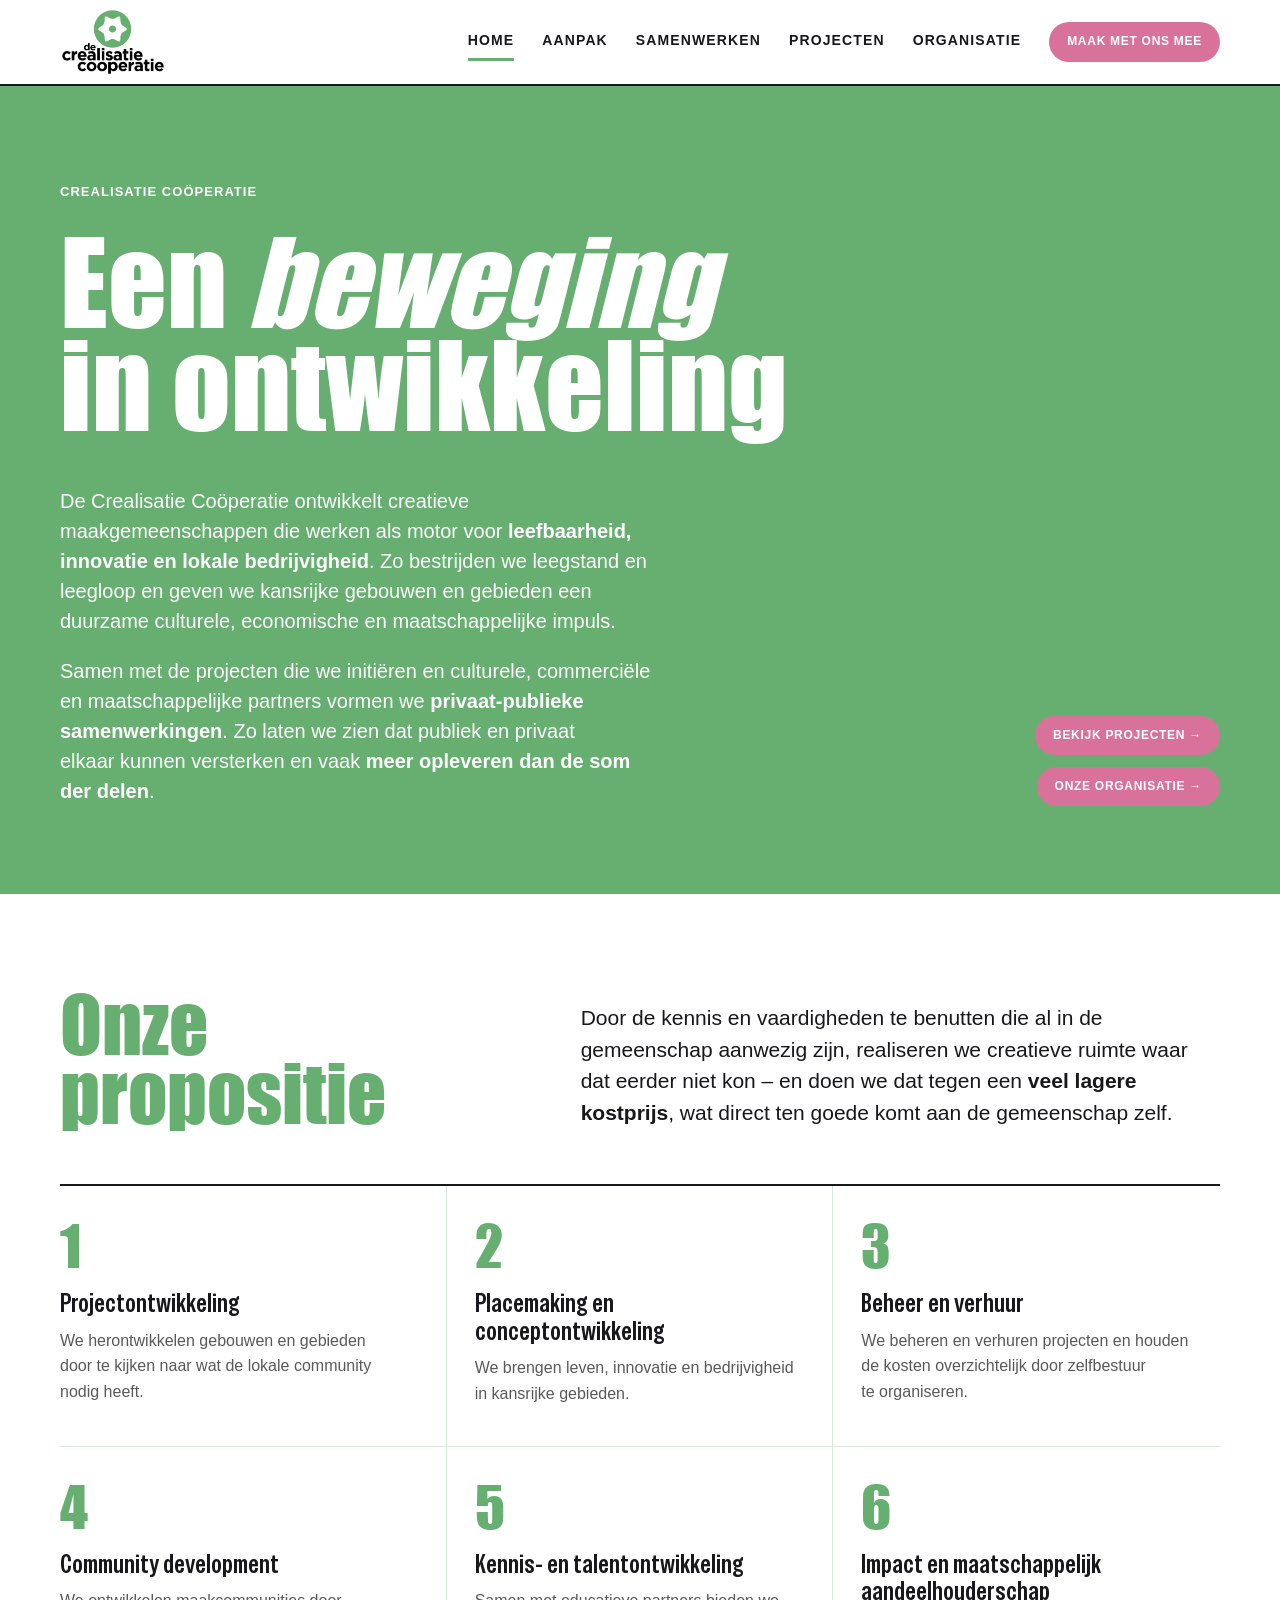
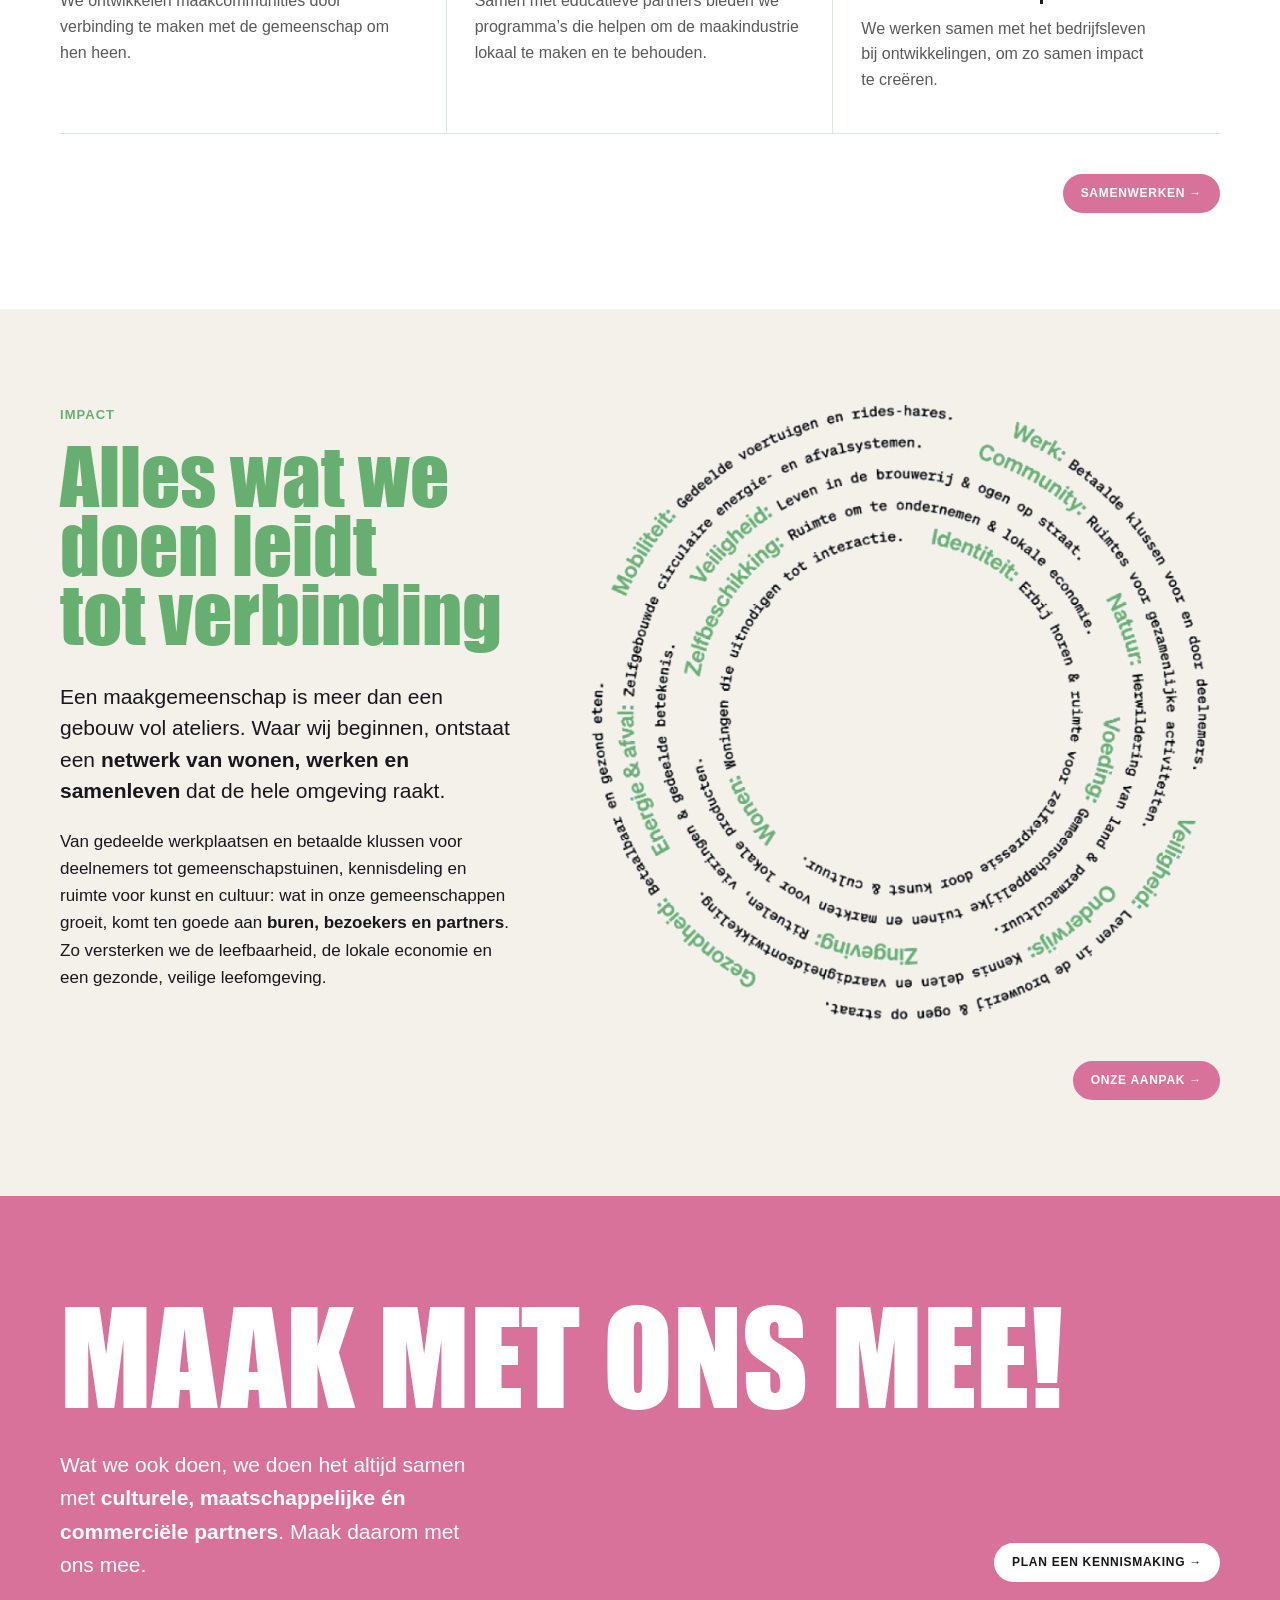
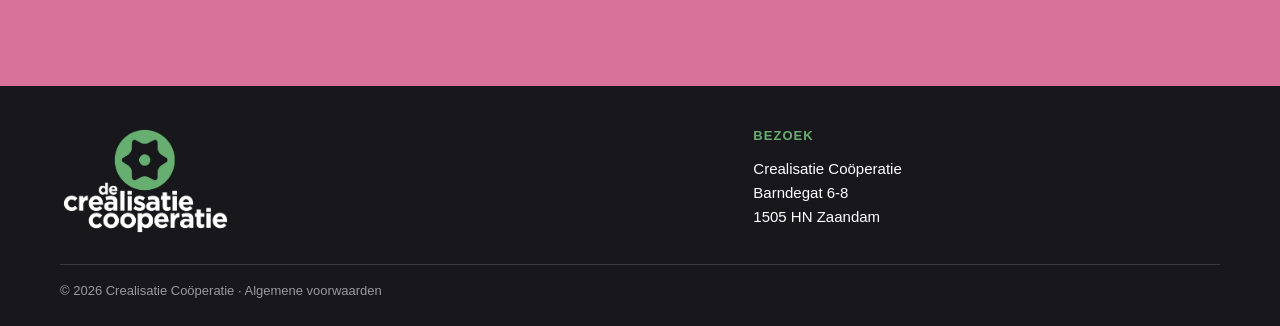
==== index.html @ 0d870e89 "Add files via upload" ====
<!DOCTYPE html>
<html lang="nl">
<head>
<meta charset="utf-8">
<meta name="viewport" content="width=device-width,initial-scale=1">
<title>Crealisatie Coöperatie – Website schets</title>
<link rel="stylesheet" href="_ds/creaco-design-system/styles.css">
<script src="image-slot.js"></script>
<template id="__bundler_thumbnail" data-bg-color="#67AF71"><svg viewBox="0 0 1200 800" xmlns="http://www.w3.org/2000/svg"><rect width="1200" height="800" fill="#67AF71"/><text x="600" y="470" text-anchor="middle" font-family="Impact,sans-serif" font-size="260" fill="#fff">CreaCo</text></svg></template>
<style>
*{box-sizing:border-box}body{margin:0;background:#fff;color:#18171C;font-family:Arial,Arimo,sans-serif;font-size:17px;line-height:1.6}
a{color:#3F804A;text-decoration:none}a:hover{color:#18171C}
.wrap{max-width:1240px;margin:0 auto;padding:0 40px}
.disp{font-family:Impact,sans-serif;font-weight:400;line-height:.9;letter-spacing:0;margin:0;text-wrap:balance}
.sub{font-family:'Special Gothic Condensed One',sans-serif;font-weight:400;font-size:26px;line-height:1.05;margin:0}
.lbl{font-weight:700;font-size:13px;letter-spacing:.08em;text-transform:uppercase}
p{margin:0 0 1em;text-wrap:pretty}
.note{display:inline-block;background:#D9729A;color:#fff;font-size:13px;font-weight:700;padding:3px 10px;border-radius:999px;margin:4px 0}
.x{background:#D9729A;color:#fff;padding:0 6px;border-radius:999px;font-weight:700;font-size:.85em}
.opt{opacity:.55}
.btn{display:inline-flex;align-items:center;gap:8px;font-weight:700;font-size:12px;letter-spacing:.06em;text-transform:uppercase;padding:8px 16px;border-radius:999px;border:2px solid transparent;cursor:pointer;white-space:nowrap;flex-shrink:0;transition:background .15s cubic-bezier(.2,.8,.2,1)}
.btn-pink{background:#D9729A;color:#fff}.btn-pink:hover{background:#B85580;color:#fff}
.btn-out{background:#D9729A;border-color:#D9729A;color:#fff}.btn-out:hover{background:#B85580;border-color:#B85580;color:#fff}
.btn-white{background:#fff;color:#18171C}.btn-white:hover{background:#18171C;color:#fff}
/* header */
header{position:sticky;top:0;z-index:10;background:#fff;border-bottom:2px solid #18171C}
header .wrap{display:flex;align-items:center;justify-content:space-between;gap:24px;height:84px}
header img{height:68px;display:block}
nav{display:flex;gap:28px;align-items:center}
nav a{color:#18171C;font-weight:700;font-size:14px;letter-spacing:.08em;text-transform:uppercase;padding:6px 0;border-bottom:3px solid transparent}
nav a:hover{color:#3F804A}nav a.on{border-color:#67AF71}
.page{display:none}.page.on{display:block}
/* hero */
.hero{background:#67AF71;color:#fff;padding:96px 0 88px}
.hero .disp{font-size:clamp(48px,9vw,140px);max-width:none}
.hero-grid{display:grid;grid-template-columns:minmax(0,1.2fr) minmax(0,1fr);gap:56px;align-items:end;margin-top:48px}
.hero-grid p{font-size:20px;line-height:1.5}
.hero .lbl{color:#fff;opacity:1}
section.blk{padding:96px 0}
.split{display:grid;grid-template-columns:minmax(0,1fr) minmax(0,1.4fr);gap:64px}
.h2{font-size:clamp(48px,6vw,84px);color:#67AF71}
.rule{border-top:1px solid #67AF71;padding-top:14px;margin-bottom:40px;color:#67AF71}
.lead{font-size:21px;line-height:1.5}
/* propositie */
.props{display:grid;grid-template-columns:repeat(3,minmax(0,1fr));gap:0;border-top:2px solid #18171C;margin-top:56px}
.prop{padding:32px 28px 40px 0;border-bottom:1px solid #D6E8D8}
.prop:not(:nth-child(3n)){border-right:1px solid #D6E8D8;margin-right:0}
.prop:nth-child(3n+2),.prop:nth-child(3n){padding-left:28px}
.prop .num{font-family:Impact,sans-serif;font-size:56px;line-height:1;color:#67AF71;display:block;margin-bottom:16px}
.prop .sub{margin-bottom:10px}.prop p{color:#595959;font-size:16px;margin:0}
/* radicaal normaal */
.paper{background:#F4F1EA}
.steps{list-style:none;margin:40px 0 0;padding:0;counter-reset:s}
.steps li{counter-increment:s;display:grid;grid-template-columns:72px 1fr;align-items:baseline;border-top:1px solid #18171C;padding:14px 0;font-family:'Special Gothic Condensed One',sans-serif;font-size:32px;line-height:1.1}
.steps li::before{content:counter(s);font-family:Impact,sans-serif;font-size:40px;color:#67AF71}
.steps li.last{color:#D9729A;border-top:3px solid #D9729A}.steps li.last::before{content:"→";color:#D9729A}
/* projecten cards */
.cards{display:grid;grid-template-columns:repeat(2,minmax(0,1fr));gap:40px;margin-top:48px}
.card{display:block;color:#18171C}
.card .img{aspect-ratio:4/3;position:relative;background:#D6E8D8}
.card .meta{display:flex;justify-content:space-between;align-items:center;gap:16px;border-bottom:2px solid #18171C;padding:16px 0}
.card .sub{font-size:30px}.card .arrow{font-size:28px;color:#67AF71;transition:transform .15s}
.card:hover .arrow{transform:translateX(6px)}.card:hover{color:#18171C}
/* cta */
.cta{background:#D9729A;color:#fff;padding:104px 0}
.cta .disp{font-size:clamp(64px,10vw,140px);text-transform:uppercase}
.cta-row{display:flex;justify-content:space-between;align-items:end;gap:40px;flex-wrap:wrap;margin-top:32px}
.cta p{font-size:21px;max-width:36ch;margin:0}
.cta-row img{height:110px}
/* footer */
footer{background:#18171C;color:#fff;padding:40px 0 24px;font-size:15px}
footer .grid{display:grid;grid-template-columns:minmax(0,1.4fr) minmax(0,1fr);gap:40px}
footer img{height:110px;width:auto;max-width:100%;display:block}footer a{color:#fff}footer a:hover{color:#67AF71}
footer .lbl{color:#67AF71;display:block;margin-bottom:10px}
footer .small{margin-top:28px;padding-top:16px;border-top:1px solid #3a3940;color:#9a99a0;font-size:13px}
/* page header */
.phead{padding:88px 0 0}.phead+section.blk{padding-top:48px}.phead+.wrap>.proj:first-child{padding-top:48px}
.phead .disp{font-size:clamp(72px,11vw,160px);color:#67AF71}
.crumb{display:flex;align-items:center;gap:10px;margin-bottom:28px;font-size:14px;color:#595959}
.crumb::before{content:"";width:10px;height:10px;border-radius:50%;background:#67AF71}
/* project detail */
.proj{display:grid;grid-template-columns:minmax(0,1fr) minmax(0,1fr);gap:64px;padding:88px 0;border-bottom:1px solid #D6E8D8;align-items:start}
.proj:nth-child(even) .pimg{order:2}
.pimg{aspect-ratio:4/5;position:relative;position:sticky;top:120px}
.proj .disp{font-size:clamp(44px,5vw,72px);color:#67AF71;margin:16px 0 28px}
.facts{display:flex;gap:10px;flex-wrap:wrap;margin-bottom:28px}
.facts span{border:2px solid #18171C;border-radius:999px;padding:4px 14px;font-weight:700;font-size:13px;letter-spacing:.06em;text-transform:uppercase}
.proj p{color:#3a3940}
/* org */
.flow{margin-top:56px;display:grid;gap:0}
.flow-top{display:grid;grid-template-columns:repeat(4,minmax(0,1fr));gap:16px}
.ent{border:2px solid #18171C;padding:22px 20px 24px;background:#fff}
.ent .sub{font-size:24px;margin-bottom:8px}.ent p{font-size:15px;color:#595959;margin:0}
.io{font-family:Arial,sans-serif;font-size:11px;font-weight:700;letter-spacing:.08em;text-transform:uppercase;background:#F4F1EA;padding:2px 8px;border-radius:999px;vertical-align:middle;margin-left:4px}
.conn{height:48px;display:grid;grid-template-columns:repeat(4,1fr);position:relative}
.conn span{border-right:2px dashed #18171C;width:50%}
.conn.one{grid-template-columns:1fr}.conn.one span{width:50%}
.ent.mid{background:#67AF71;border-color:#67AF71;color:#fff;display:grid;grid-template-columns:minmax(0,1fr) minmax(0,1.3fr);gap:32px;align-items:center;padding:32px}
.ent.mid .sub{font-size:36px}.ent.mid p{color:#fff;font-size:16px}
.ent.deep{background:#3F804A;border-color:#3F804A;color:#fff;padding:32px}
.ent.deep p{color:#fff;font-size:16px}
.mg{display:grid;grid-template-columns:repeat(2,minmax(0,1fr));gap:12px;margin-top:24px}
.mg div{border:2px dashed #fff;padding:14px 16px;font-family:'Special Gothic Condensed One',sans-serif;font-size:22px}
.team{display:grid;grid-template-columns:repeat(4,minmax(0,1fr));gap:40px 28px;margin-top:48px}
.person .ph{aspect-ratio:1;position:relative;margin-bottom:16px;background:#D6E8D8}
.person .sub{font-size:26px}.person .role{color:#67AF71;margin:4px 0 10px;display:block}
.person p{font-size:15px;color:#595959}
.grp{margin-top:72px}

/* varianten */
.vbar{display:flex;align-items:center;gap:8px;justify-content:flex-end;margin:-56px 0 24px}
.vbar .lbl{color:#D9729A}
.vbar button{font:700 12px Arial,sans-serif;letter-spacing:.08em;text-transform:uppercase;border:2px solid #D9729A;color:#D9729A;background:#fff;border-radius:999px;padding:4px 12px;cursor:pointer}
.vbar button.on{background:#D9729A;color:#fff}
.vr{display:none}.vr.on{display:block}
.cols{display:grid;gap:0;border-top:2px solid #18171C;margin-top:48px}
.cols>div{padding:28px 24px 32px 0}
.cols>div+div{padding-left:24px;border-left:1px solid #D6E8D8}
.cols .num{font-family:Impact,sans-serif;font-size:48px;line-height:1;color:#67AF71;display:block;margin-bottom:14px}
.cols .sub{margin-bottom:10px}.cols p,.cols li{color:#595959;font-size:16px}
.cols p,.cols li,.cols .sub{hyphens:auto;overflow-wrap:anywhere}
@media (max-width:1100px){.cols[style*="repeat(6"],.cols[style*="repeat(5"]{grid-template-columns:repeat(3,minmax(0,1fr))!important}.cols[style*="repeat(6"]>div:nth-child(3n+1),.cols[style*="repeat(5"]>div:nth-child(3n+1){padding-left:0;border-left:0}.cols[style*="repeat(6"]>div:nth-child(n+4),.cols[style*="repeat(5"]>div:nth-child(n+4){border-top:1px solid #D6E8D8}.fields{grid-template-columns:repeat(3,minmax(0,1fr))!important}}
.cols ul{margin:0;padding:0;list-style:none}.cols li{padding:6px 0;border-top:1px solid #D6E8D8;line-height:1.4}
.rows{margin-top:48px}
.rows>div{display:grid;grid-template-columns:72px minmax(0,1fr) minmax(0,1.5fr);gap:24px;align-items:baseline;border-top:1px solid #18171C;padding:22px 0}
.rows .num{font-family:Impact,sans-serif;font-size:40px;line-height:1;color:#67AF71}
.rows p{margin:0;color:#3a3940}
.pill{display:inline-block;border:2px solid #18171C;border-radius:999px;padding:3px 12px;font-weight:700;font-size:12px;letter-spacing:.06em;text-transform:uppercase;margin-top:12px}
.fields{display:grid;grid-template-columns:repeat(6,minmax(0,1fr));margin-top:48px}
.fields>div{padding:28px 20px 32px;min-height:260px;display:flex;flex-direction:column;gap:10px}
.fields .num{font-family:Impact,sans-serif;font-size:56px;line-height:1}
.fields p{margin:0;font-size:15px;line-height:1.45}
.fields p,.fields .sub{hyphens:auto;overflow-wrap:anywhere}
.box{border:2px solid #18171C;padding:28px 24px 32px;background:#fff}
.box .sub{margin-bottom:14px}.box .sub+.lbl{margin-top:0}.box .lbl{color:#67AF71;display:block;margin:16px 0 4px}.box p{margin:0;font-size:16px;color:#3a3940}
#sec-6 .box .lbl,#sec-6 .box p{color:inherit}
.tbl{width:100%;border-collapse:collapse;margin-top:48px;font-size:16px}
.tbl th{text-align:left;color:#67AF71;font-size:13px;letter-spacing:.08em;text-transform:uppercase;padding:0 20px 12px 0;border-bottom:2px solid #18171C}
.tbl td{vertical-align:top;padding:22px 20px 22px 0;border-bottom:1px solid #D6E8D8;color:#3a3940}
.tbl td:first-child{font-family:'Special Gothic Condensed One',sans-serif;font-size:26px;line-height:1.05;color:#18171C;width:24%}
.chart{display:grid;grid-template-columns:repeat(3,minmax(0,1fr));gap:24px;height:300px;border-left:2px solid #18171C;border-bottom:2px solid #18171C;padding:0 24px;align-items:end;position:relative}
.chart .bar{display:flex;flex-direction:column;height:100%}
.chart .bar div{display:flex;align-items:center;justify-content:center;text-align:center;font-weight:700;font-size:12px;letter-spacing:.08em;text-transform:uppercase;padding:6px}
.big-slogan{font-family:Impact,sans-serif;font-size:clamp(72px,10vw,150px);line-height:.98;margin:0}
@media (max-width:900px){.cols{grid-template-columns:1fr!important}.cols>div+div{padding-left:0;border-left:0;border-top:1px solid #D6E8D8}.rows>div{grid-template-columns:48px 1fr}.rows>div>p{grid-column:2}.fields{grid-template-columns:1fr 1fr}.vbar{margin-top:0}.tbl td:first-child{width:auto}}
@media (max-width:1100px){nav .btn{display:none}.team{grid-template-columns:repeat(2,minmax(0,1fr))}}
@media (max-width:900px){.wrap{padding:0 22px}.hero-grid,.split,.proj,.ent.mid{grid-template-columns:1fr;gap:28px}.props{grid-template-columns:1fr}.prop{border-right:0!important;padding-left:0!important}.cards{grid-template-columns:1fr}.flow-top,.mg{grid-template-columns:1fr 1fr}.conn{display:none}.flow{gap:16px}.team{grid-template-columns:1fr 1fr}.proj:nth-child(even) .pimg{order:0}.pimg{position:relative;top:0}nav{gap:16px}nav .btn{display:none}footer .grid{grid-template-columns:1fr}}
</style>
</head>
<body>
<header><div class="wrap">
<a href="#home" data-go="home"><img src="assets/logo-stacked-green-black.png" alt="Crealisatie Coöperatie"></a>
<nav><a href="#home" data-go="home">Home</a><a href="#aanpak" data-go="aanpak">Aanpak</a><a href="#samenwerken" data-go="samenwerken">Samenwerken</a><a href="#projecten" data-go="projecten">Projecten</a><a href="#organisatie" data-go="organisatie">Organisatie</a><a class="btn btn-pink" href="#kennismaken" data-go="home" data-anchor="kennismaken">Maak met ons mee</a></nav>
</div></header>

<main>
<!-- HOME -->
<div class="page" id="p-home" data-screen-label="01 Home">
<section class="hero"><div class="wrap">
<div class="lbl" style="margin-bottom:28px">Crealisatie Coöperatie</div>
<h1 class="disp"><span style="white-space:nowrap">Een <em>beweging</em></span><br><span style="white-space:nowrap">in ontwikkeling</span></h1>
<div class="hero-grid">
<div><p>De Crealisatie Coöperatie ontwikkelt creatieve maakgemeenschappen die werken als motor voor <strong>leefbaarheid, innovatie en lokale bedrijvigheid</strong>. Zo bestrijden we leegstand en leegloop en geven we kansrijke gebouwen en gebieden een duurzame culturele, economische en maatschappelijke impuls.</p>
<p style="margin:0">Samen met de projecten die we initiëren en culturele, commerciële en maatschappelijke partners vormen we <strong>privaat-publieke samenwerkingen</strong>. Zo laten we zien dat publiek en privaat elkaar kunnen versterken en vaak <strong>meer opleveren dan de som der delen</strong>.</p></div>
<div style="display:flex;flex-direction:column;align-items:flex-end;gap:12px"><a class="btn btn-pink" href="#projecten" data-go="projecten">Bekijk projecten →</a><a class="btn btn-pink" href="#organisatie" data-go="organisatie">Onze organisatie →</a></div>
</div>
</div></section>



<section class="blk"><div class="wrap">
<div class="split" style="align-items:end">
<h2 class="disp h2">Onze propositie</h2>
<p class="lead" style="margin:0">Door de kennis en vaardigheden te benutten die al in de gemeenschap aanwezig zijn, realiseren we creatieve ruimte waar dat eerder niet kon – en doen we dat tegen een <strong>veel lagere kostprijs</strong>, wat direct ten goede komt aan de gemeenschap zelf.</p>
</div>
<div class="props">
<div class="prop"><span class="num">1</span><h3 class="sub">Projectontwikkeling</h3><p>We herontwikkelen gebouwen en gebieden door te kijken naar wat de lokale community nodig heeft.</p></div>
<div class="prop"><span class="num">2</span><h3 class="sub">Placemaking en conceptontwikkeling</h3><p>We brengen leven, innovatie en bedrijvigheid in kansrijke gebieden.</p></div>
<div class="prop"><span class="num">3</span><h3 class="sub">Beheer en verhuur</h3><p>We beheren en verhuren projecten en houden de kosten overzichtelijk door zelfbestuur te organiseren.</p></div>
<div class="prop"><span class="num">4</span><h3 class="sub">Community development</h3><p>We ontwikkelen maakcommunities door verbinding te maken met de gemeenschap om hen heen.</p></div>
<div class="prop"><span class="num">5</span><h3 class="sub">Kennis- en talentontwikkeling</h3><p>Samen met educatieve partners bieden we programma’s die helpen om de maakindustrie lokaal te maken en te behouden.</p></div>
<div class="prop"><span class="num">6</span><h3 class="sub">Impact en maatschappelijk aandeelhouderschap</h3><p>We werken samen met het bedrijfsleven bij ontwikkelingen, om zo samen impact te creëren.</p></div>
</div>

<div style="display:flex;justify-content:flex-end;margin-top:40px"><a class="btn btn-out" href="#samenwerken" data-go="samenwerken">Samenwerken →</a></div>
</div></section>

<section class="blk paper"><div class="wrap">
<div class="split" style="align-items:start;margin-top:0">
<div>
<div class="lbl" style="color:#67AF71;margin-bottom:16px">Impact</div><h2 class="disp h2">Alles wat we doen leidt tot verbinding</h2>
<p class="lead" style="margin-top:32px">Een maakgemeenschap is meer dan een gebouw vol ateliers. Waar wij beginnen, ontstaat een <strong>netwerk van wonen, werken en samenleven</strong> dat de hele omgeving raakt.</p>
<p>Van gedeelde werkplaatsen en betaalde klussen voor deelnemers tot gemeenschapstuinen, kennisdeling en ruimte voor kunst en cultuur: wat in onze gemeenschappen groeit, komt ten goede aan <strong>buren, bezoekers en partners</strong>. Zo versterken we de leefbaarheid, de lokale economie en een gezonde, veilige leefomgeving.</p>
</div>
<img src="assets/alles-draait-om-samen-paper.png" alt="Alles draait om samen: mobiliteit, veiligheid, zelfbeschikking, identiteit, werk, community, natuur, voeding, onderwijs, zingeving, wonen, energie &amp; afval, gezondheid" style="width:100%;max-width:620px;height:auto;display:block;margin:0 auto">
</div>

<div style="display:flex;justify-content:flex-end;margin-top:40px"><a class="btn btn-out" href="#aanpak" data-go="aanpak">Onze aanpak →</a></div>
</div></section>




</div>

<!-- AANPAK -->
<div class="page" id="p-aanpak" data-screen-label="02 Aanpak">
<section class="phead"><div class="wrap">
<div class="crumb">Crealisatie Coöperatie – Aanpak</div>
<p class="lead" style="max-width:760px;margin:0">We zijn een beweging die <strong>ontwikkelt, programmeert én beheert</strong>. Hoe we dat doen, toetsen we steeds aan een paar vaste uitgangspunten.</p>
</div></section>

<section class="blk" id="sec-1" style="padding-bottom:48px"><div class="wrap">
<div style="display:grid;grid-template-columns:repeat(auto-fit,minmax(320px,1fr));gap:40px;align-items:center">
<h2 class="disp h2" style="max-width:16ch">We geloven in de kracht van gemeenschappen om zichzelf creatief te organiseren</h2>
<img src="assets/spiraal-werkwijze.png" alt="Spiraal: 1 verwerven en gereedmaken gebouw en gebied, 2 installeren pioniers en kweken cultuur, 3 cureren vanuit behoefte deelnemers, 4 stap voor stap overdragen bestuur, 5 betrekken buren en regionale organisaties" style="width:100%;max-width:520px;height:auto;display:block;justify-self:end;margin-top:-20px">
</div>
<div>
<div class="cols" style="grid-template-columns:repeat(3,minmax(0,1fr))">
<div><span class="pill" style="margin:0 0 18px">Waarom</span><p style="font-size:18px;color:#18171C">Verstedelijking en polarisatie zetten lokale gemeenschappen onder druk. Daardoor nemen <strong>sociale samenhang, leefbaarheid en gelijke kansen</strong> af.</p></div>
<div><span class="pill" style="margin:0 0 18px">Hoe</span><p style="font-size:18px;color:#18171C">Wanneer mensen de ruimte krijgen om samen te maken, versterken ze hun omgeving <strong>sociaal, economisch en cultureel</strong>. Daar bouwen we op.</p></div>
<div><span class="pill" style="margin:0 0 18px">Wat</span><p style="font-size:18px;color:#18171C">We bouwen maakgemeenschappen die werken als motor voor de wijk, en stellen het vastgoed <strong>duurzaam veilig voor de makers</strong>.</p></div>
</div></div>

<div class="ent mid" style="margin-top:56px"><h3 class="sub">We maken Cultureel Maatschappelijk Vastgoed</h3><p style="margin:0">Waar de winst van gebiedsontwikkeling meestal bij private partijen verdwijnt, houden wij die bij de creatieve gemeenschap. We <strong>onttrekken vastgoed aan de markt</strong> en zetten het onderpand in als motor voor nieuwe plekken. Dat noemen we Cultureel Maatschappelijk Vastgoed.</p></div>
<div style="display:flex;justify-content:flex-end;margin-top:20px"><a class="btn btn-out" href="#inzicht" data-go="inzicht">Lees ons sleutelinzicht: waarde volgt creativiteit →</a></div>
</div></section>

<section class="blk paper"><div class="wrap split">
<div>
<h2 class="disp h2">Radicaal normaal</h2>
<p class="lead" style="margin-top:32px">Wat we doen is radicaal normaal. We maken namelijk <strong>wat lokale communities nodig hebben</strong>. Om te snappen wat dat is, hebben we het ons eigen gemaakt om heel goed te luisteren.</p>
<p class="opt" style="font-size:15px">Wanneer mensen de ruimte krijgen om samen te creëren, kunnen zij hun omgeving sociaal, economisch en cultureel versterken. We werken vanuit het principe van zelfbestuur en gedeeld eigendom, wat zorgt voor betrokkenheid en veerkracht binnen onze gemeenschappen. Onze community bestaat uit onze deelnemers, maar net zo goed uit buren, bezoekers, partners en leveranciers.</p>
</div>
<div>
<div class="lbl" style="margin-top:6px">Ons proces is eenvoudig</div>
<ol class="steps">
<li>We verwerven een fysieke plek.</li>
<li>We installeren pioniers.</li>
<li>We verlagen drempels.</li>
<li>We zorgen voor veiligheid.</li>
<li>We verbinden.</li>
<li>We geven eigenaarschap.</li>
<li>We laten steeds meer los en dragen over.</li>
<li class="last">En dan beginnen we weer opnieuw.</li>
</ol>
</div>
</div></section>





<section class="blk" id="sec-3"><div class="wrap">
<div><h2 class="disp h2">Negen designprincipes</h2><p style="margin:24px 0 0;font-size:17px">Deze leggen we naast <strong>elke ontwikkeling, propositie en samenwerking</strong>.</p></div>
<div><div class="props">
<div class="prop"><span class="num">1</span><h3 class="sub">Houd de waarde bij de makers</h3><p>Wat makers aan waarde opbouwen, verdwijnt niet in de zakken van anderen. We halen vastgoed blijvend uit de markt.</p></div>
<div class="prop"><span class="num">2</span><h3 class="sub">Ontwikkel samen</h3><p>Een evenwichtige mix van publieke, private en maatschappelijke partners, in plaats van een klant-leveranciersrelatie.</p></div>
<div class="prop"><span class="num">3</span><h3 class="sub">Werk integraal</h3><p>Ontwerp, financiering, ontwikkeling, programmering en beheer vormen één doorlopend proces.</p></div>
<div class="prop"><span class="num">4</span><h3 class="sub">Maak huurders mede-eigenaar</h3><p>Eerst gevoeld, dan georganiseerd via een gebruikersraad, en uiteindelijk ook financieel via ledenkapitaal.</p></div>
<div class="prop"><span class="num">5</span><h3 class="sub">Verbind de wijk via makers</h3><p>Onze plekken zijn open naar de buurt en dragen direct bij aan leefbaarheid, ontmoeting en talentontwikkeling.</p></div>
<div class="prop"><span class="num">6</span><h3 class="sub">Houd het rauw, maar lekker</h3><p>Het rafelige maakkarakter blijft. Tegelijk zijn onze plekken schoon, heel en veilig, en zoveel mogelijk casco.</p></div>
<div class="prop"><span class="num">7</span><h3 class="sub">Bouw met wat er is</h3><p>Bestaande loodsen, hergebruikte materialen en modulaire, verplaatsbare units.</p></div>
<div class="prop"><span class="num">8</span><h3 class="sub">Spreid de risico’s</h3><p>Nooit afhankelijk van één financieringsbron, één partner of één politieke kleur. We groeien gefaseerd.</p></div>
<div class="prop"><span class="num">9</span><h3 class="sub">Deel kennis</h3><p>We delen onze blauwdrukken open, in Nederland en in het netwerk van Trans Europe Halles.</p></div>
</div></div>

</div></section>
<section class="blk paper" id="sec-4"><div class="wrap">
<div class="split" style="align-items:end"><h2 class="disp h2">Van ontwerp tot eigendom</h2><p class="lead" style="margin:0">Eén geïntegreerde aanpak, waarmee we Cultureel Maatschappelijk Vastgoed <strong>blijvend veilig stellen voor makers</strong>.</p></div>
<div><div class="cols" style="grid-template-columns:repeat(6,minmax(0,1fr))">
<div><span class="num">1</span><h3 class="sub">Ontwerpen</h3><ul><li>Opdracht aanscherpen</li><li>Bewoners en belanghebbenden betrekken</li><li>Doelen en resultaten bepalen</li></ul></div>
<div><span class="num">2</span><h3 class="sub">Financieren</h3><ul><li>Intentieverklaringen</li><li>Conceptplan opstellen</li><li>Investeerders betrekken en deals sluiten</li></ul></div>
<div><span class="num">3</span><h3 class="sub">Placemaken</h3><ul><li>Plek veilig, schoon en toegankelijk maken</li><li>Pioniers en buren betrekken</li><li>Programma ontwikkelen</li></ul></div>
<div><span class="num">4</span><h3 class="sub">Ontwikkelen</h3><ul><li>Team en afspraken</li><li>Ontwerp vastleggen</li><li>Vergunningen en bouwen</li></ul></div>
<div><span class="num">5</span><h3 class="sub">Beheren</h3><ul><li>Ruimtes verhuren</li><li>Gemeenschapszin bevorderen</li><li>Verfijnen</li></ul></div>
<div style="border-top:3px solid #D9729A;margin-top:-2px"><span class="num" style="color:#D9729A">→</span><h3 class="sub" style="color:#D9729A">Eigendom overdragen</h3><ul><li>Transitie bepalen</li><li>Non-profit oprichten</li><li>Exploitatie en eigendom overdragen</li></ul></div>
</div></div>

</div></section>


</div>

<!-- SLEUTELINZICHT (niet in navigatie) -->
<div class="page" id="p-inzicht" data-screen-label="02b Sleutelinzicht">
<section class="phead" style="padding-bottom:0"><div class="wrap">
<div class="crumb">Crealisatie Coöperatie – Aanpak – Sleutelinzicht</div>
<a href="#aanpak" data-go="aanpak" class="lbl">← Terug naar aanpak</a>
</div></section>
<section class="blk" id="sec-2"><div class="wrap">

<div>
<div class="split">
<div><h2 class="disp h2" style="font-size:clamp(64px,8vw,120px)">Welvaart volgt de makers</h2>
<ol class="steps" style="margin-top:48px"><li style="font-size:24px">Jaren ’20: platteland → stad</li><li style="font-size:24px">Jaren ’80: randstad → binnenstad</li><li class="last" style="font-size:24px">Jaren ’10: binnenstad → rafelrand</li></ol>
<div style="display:grid;grid-template-columns:repeat(2,minmax(0,1fr));gap:20px;margin-top:56px;max-width:440px">
<figure style="margin:0"><img src="assets/boek-rise-creative-class.webp" alt="Cover The Rise of the Creative Class, Richard Florida" style="width:100%;aspect-ratio:782/1200;object-fit:cover;display:block"><figcaption class="lbl" style="font-size:11px;margin-top:10px;color:#595959">Richard Florida, 2002</figcaption></figure>
<figure style="margin:0"><img src="assets/boek-road-to-somewhere.jpg" alt="Cover The Road to Somewhere, David Goodhart" style="width:100%;aspect-ratio:782/1200;object-fit:cover;display:block"><figcaption class="lbl" style="font-size:11px;margin-top:10px;color:#595959">David Goodhart, 2017</figcaption></figure>
</div></div>
<div><p>In <em>The Rise of the Creative Class</em> beschrijft Richard Florida de creatieve klasse: iedereen die waarde creëert met <strong>probleemoplossing, innovatie, verbeeldingskracht en vakmanschap</strong>. Die klasse zoekt altijd ruimte om zich te manifesteren, en welvaart volgt haar naar de gebieden waar de ontwikkelkansen het grootst zijn.</p>
<p>Vastgoedprofessionals wereldwijd omarmden dat inzicht. Het resultaat: <strong>gentrificatie en een groeiende kloof tussen rijk en arm</strong>. Grote steden werden het slachtoffer van hun eigen succes en te duur voor de middenklasse en de werkende bevolking. Niet best dus. Maar het feit blijft: <strong>waarde volgt creativiteit</strong>.</p>
<p>In <em>The Road to Somewhere</em> trekt David Goodhart die lijn door naar polarisatie. Hij onderscheidt de <strong>Anywheres</strong>: hoogopgeleid, mobiel en overal thuis. En de <strong>Somewheres</strong>: geworteld in een plek en gemeenschap, met oog voor lokale tradities en veiligheid. De kloof tussen die twee groepen zien we terug in de Brexit en de opkomst van het populisme. Tegelijk zien we lokaal hoe Anywheres en Somewheres hun best doen om samen te leven.</p>
<div class="lbl" style="color:#67AF71;margin:40px 0 16px">Ons inzicht</div><p>De veranderkracht van de creatieve klasse is nog altijd sterk. Je kunt haar gebruiken om <strong>Anywheres en Somewheres met elkaar te verbinden</strong>.</p>
<p>De sleutelrol ligt bij de makers. Ze combineren artistieke en intellectuele kracht met praktisch, met-je-handen-echte-dingen-maken. Ze zijn zelf een mix van Somewheres en Anywheres, en daardoor voelt iedereen zich bij hen thuis.</p>
<p>Het zijn steeds de makers die als pionierende voorhoede de verbindende factor zijn, zoals op de NDSM en in onze eigen De Hoop. Door hun behoefte om te maken geven ze een direct antwoord op de problemen aan de rafelranden: <strong>leegstand en verloedering, economische stagnatie, culturele verschraling, sociale fragmentatie en gebrek aan ruimte voor talent</strong>.</p></div>
</div></div>
</div></section>
</div>

<!-- SAMENWERKEN -->
<div class="page" id="p-samenwerken" data-screen-label="03 Samenwerken">
<section class="phead"><div class="wrap">
<div class="crumb">Crealisatie Coöperatie – Samenwerken</div>
<p class="lead" style="max-width:760px;margin:0">Een gebouw of gebied maak je samen. We bouwen een evenwichtige mix van <strong>publieke, private en maatschappelijke partners</strong>, met gedeelde belangen en waarborgen.</p>
</div></section>

<section class="blk" id="sec-6"><div class="wrap">
<h2 class="disp h2">Wat we voor je oplossen</h2>
<div><div style="display:grid;grid-template-columns:repeat(auto-fit,minmax(240px,1fr));gap:20px;margin-top:48px">
<div class="box" style="display:grid;grid-row:span 5;grid-template-rows:subgrid;row-gap:0;align-content:start;background:#D6E8D8;border-color:#D6E8D8;color:#18171C"><h3 class="sub" style="color:inherit">Gemeenten</h3><span class="lbl">Je zoekt</span><p>Leefbare, veilige wijken met een sterke sociale basis.</p><span class="lbl">Wij brengen</span><p>Integrale plekken waar makers, cultuur, educatie en voorzieningen samenkomen, <strong>inclusief businesscase en governance</strong>.</p></div>
<div class="box" style="display:grid;grid-row:span 5;grid-template-rows:subgrid;row-gap:0;align-content:start;background:#67AF71;border-color:#67AF71;color:#fff"><h3 class="sub" style="color:inherit">Vastgoedeigenaren en ontwikkelaars</h3><span class="lbl">Je zoekt</span><p>Een vergunning, een levendig gebied en huurders voor de lange termijn.</p><span class="lbl">Wij brengen</span><p>Programma, maakgemeenschap en beheer <strong>vanaf dag één</strong>, zodat je dat niet zelf hoeft te organiseren.</p></div>
<div class="box" style="display:grid;grid-row:span 5;grid-template-rows:subgrid;row-gap:0;align-content:start;background:#3F804A;border-color:#3F804A;color:#fff"><h3 class="sub" style="color:inherit">Impactinvesteerders en banken</h3><span class="lbl">Je zoekt</span><p>Aantoonbare impact en een stabiele exploitatie.</p><span class="lbl">Wij brengen</span><p>Investeringsproposities in CMV met <strong>impact-KPI’s en robuuste governance</strong>. De Hoop, gefinancierd door Triodos, is het bewijs.</p></div>
<div class="box" style="display:grid;grid-row:span 5;grid-template-rows:subgrid;row-gap:0;align-content:start;background:#D9729A;border-color:#D9729A;color:#fff"><h3 class="sub" style="color:inherit">Partners en maatschappelijke organisaties</h3><span class="lbl">Je zoekt</span><p>Laagdrempelige plekken in de wijk en bereik bij bewoners.</p><span class="lbl">Wij brengen</span><p>Co-creatie van programma, <strong>gedeelde voorzieningen</strong> en langjarige afspraken met eigenaren en overheid.</p></div>
</div></div>

</div></section>

<section class="blk paper" id="sec-7"><div class="wrap">
<div class="split" style="align-items:end"><h2 class="disp h2">Van fee naar verhuur</h2><p class="lead" style="margin:0">We financieren <strong>for profit</strong> en bouwen de dekking stap voor stap om: van <strong>fee</strong> naar <strong>verhuur</strong>, tot we kunnen <strong>herfinancieren voor non profit</strong>.</p></div>
<div><div class="split" style="margin-top:56px;align-items:end">
<div><div style="display:flex;justify-content:space-between;margin-bottom:12px"><span class="lbl">For profit</span><span class="lbl" style="color:#D9729A">Non profit</span></div>
<div class="chart">
<div class="bar"><div style="flex:85;background:#D6E8D8">Fee</div><div style="flex:15;background:#67AF71;color:#fff"></div></div>
<div class="bar"><div style="flex:45;background:#D6E8D8">Fee</div><div style="flex:55;background:#67AF71;color:#fff">Verhuur</div></div>
<div class="bar" style="border-left:3px solid #D9729A;padding-left:12px;margin-left:-15px"><div style="flex:100;background:#3F804A;color:#fff">100% verhuur</div></div>
</div>
<div style="display:flex;justify-content:space-between;margin-top:10px"><span class="lbl">Dekking van de kosten</span><span class="lbl">Tijd →</span></div></div>
<div class="rows" style="margin:0">
<div style="grid-template-columns:56px 1fr"><span class="num">1</span><p><strong>Start.</strong> Een ontwikkel- of beheerfee dekt de kosten zolang het project nog weinig oplevert.</p></div>
<div style="grid-template-columns:56px 1fr"><span class="num">2</span><p><strong>Groei.</strong> Verhuurinkomsten nemen het over naarmate het project beter rendeert.</p></div>
<div style="grid-template-columns:56px 1fr;border-top:3px solid #D9729A"><span class="num" style="color:#D9729A">3</span><p><strong>Volle operatie.</strong> De operatie draait op eigen inkomsten. We herfinancieren voor non profit.</p></div>
</div></div></div>

<div class="cols" style="grid-template-columns:repeat(4,minmax(0,1fr));margin-top:72px">
<div><h3 class="sub">Impactinvesteringen</h3><p>Voor projecten met aantoonbare maatschappelijke waarde en stabiele exploitatie.</p></div>
<div><h3 class="sub">Publieke opdrachten en subsidies</h3><p>Als hefboom voor innovatie en programmering, zonder structurele afhankelijkheid.</p></div>
<div><h3 class="sub">Vermogensinstrumenten</h3><p>Langlopende leningen, revolverende fondsen en garantstellingen voor verwerving.</p></div>
<div><h3 class="sub">Ledenkapitaal</h3><p>Makers dragen bij aan hun eigen werkomgeving en worden mededragers van het succes.</p></div>
</div>
</div></section>

<section class="blk" id="sec-8"><div class="wrap">
<div><h2 class="disp h2">Vijf ontwikkellijnen</h2><p style="margin:24px 0 0;font-size:17px;max-width:760px">Het rauwe makersgevoel is ons DNA. We houden het vast, en ontwikkelen langs vijf lijnen naar een <strong>divers portfolio</strong>.</p></div>
<div><div class="cols" style="grid-template-columns:repeat(5,minmax(0,1fr))">
<div><span class="num">1</span><h3 class="sub">Maak&shy;gemeenschappen</h3><p>Onze core business. Grote werkplekken, vaak door de makers zelf ingebouwd.</p></div>
<div><span class="num">2</span><h3 class="sub">Innovatiehubs</h3><p>Maken wordt steeds vaker high-tech: schonere werkplaatsen, kantoor- en handwerk dicht bij elkaar.</p></div>
<div><span class="num">3</span><h3 class="sub">Wonen + werken</h3><p>Wonen waar je werkt. Casco opgeleverd: lage kosten, veel vrijheid.</p></div>
<div><span class="num">4</span><h3 class="sub">Culturele magneten</h3><p>Plekken die publiek ontvangen. Ons team runde clubs en festivals.</p></div>
<div><span class="num">5</span><h3 class="sub">Circulaire hubs</h3><p>Restmaterialen herbestemmen, met werk en educatie voor de buurt.</p></div>
</div></div>

</div></section>

<section class="blk paper" id="sec-9"><div class="wrap">
<div class="split" style="align-items:end"><h2 class="disp h2">Met wie we het voor elkaar krijgen</h2><p class="lead" style="margin:0">Alles wat we doen leidt tot verbinding. Ook met het <strong>netwerk van partners</strong> waarmee we dingen voor elkaar krijgen.</p></div>
<div><div class="team" style="gap:20px">
<div class="box" style="border:0"><img src="assets/partners/gemeente-zaanstad.png" alt="Gemeente Zaanstad" style="height:48px;max-width:100%;object-fit:contain;object-position:left center;display:block;margin:24px 0 20px"><h3 class="sub">Gemeente Zaanstad</h3><p>Noemt De Hoop in haar beleid als best practice voor gebiedsontwikkeling.</p></div>
<div class="box" style="border:0"><img src="assets/partners/triodos.png" alt="Triodos Bank" style="height:48px;max-width:100%;object-fit:contain;object-position:left center;display:block;margin:24px 0 20px"><h3 class="sub">Triodos Bank</h3><p>Financierde De Hoop en gebruikt ons als best practice. We verkennen de financiering van het woondeel van De Nieuwe Hoop.</p></div>
<div class="box" style="border:0"><img src="assets/partners/teh.png" alt="Trans Europe Halles" style="height:48px;max-width:100%;object-fit:contain;object-position:left center;display:block;margin:24px 0 20px"><h3 class="sub">Trans Europe Halles</h3><p>Netwerk van 170+ culturele centra in 40 landen. Stichting Crealisatie is kernlid.</p></div>
<div class="box" style="border:0"><img src="assets/partners/urban-scouts.png" alt="Urban Scouts" style="height:72px;max-width:100%;object-fit:contain;object-position:left center;display:block;margin-bottom:20px"><h3 class="sub">Urban Scouts</h3><p>Oprichter Micha Wijngaarde adviseert ons al jaren. Samen ontwikkelen we nieuwe locaties.</p></div>
<div class="box" style="border:0"><div style="display:flex;flex-wrap:wrap;align-items:flex-end;gap:10px 16px;margin-bottom:20px;min-height:72px"><img src="assets/partners/synchroon-crop.png" alt="Synchroon ontwikkelaars" style="height:40px;max-width:100%;min-width:0;object-fit:contain;display:block"><img src="assets/partners/blink.png" alt="Blink" style="height:28px;object-fit:contain;display:block"></div><h3 class="sub">Synchroon &amp; Blink</h3><p>Samen ontwikkelen we De Nieuwe Hoop.</p></div>
<div class="box" style="border:0"><img src="assets/partners/rabobank.png" alt="Rabobank" style="height:72px;max-width:100%;object-fit:contain;object-position:left center;display:block;margin-bottom:20px"><h3 class="sub">Rabobank</h3><p>Gedeelde coöperatieve wortels. We verkennen de financiering van het woondeel van De Nieuwe Hoop.</p></div>
<div class="box" style="border:0"><img src="assets/partners/gemeente-amsterdam.png" alt="Gemeente Amsterdam" style="height:48px;max-width:100%;object-fit:contain;object-position:left center;display:block;margin:24px 0 20px"><h3 class="sub">Gemeente Amsterdam</h3><p>Bureau Broedplaatsen maakte De Hoop mogelijk. Samen verkennen we een bijdrage aan De Nieuwe Hoop.</p></div>
</div></div>

</div></section>
</div>

<!-- PROJECTEN -->
<div class="page" id="p-projecten" data-screen-label="04 Projecten">
<section class="phead"><div class="wrap">
<div class="crumb">Crealisatie Coöperatie – Projecten</div>
</div></section>
<div class="wrap">
<article class="proj" id="pr-hoop"><div class="pimg"><img src="assets/de-hoop.png" alt="Maakgemeenschap De Hoop" style="width:100%;height:100%;object-fit:cover;display:block"></div><div>
<span class="lbl" style="color:#595959">01 · Gerealiseerd · Zaandam</span><h2 class="disp">Maakgemeenschap De&nbsp;Hoop<img src="assets/partners/de-hoop-logo-black.png" alt="" style="height:.9em;width:auto;vertical-align:-0.08em;margin-left:.25em;display:inline-block"></h2>
<div class="facts"><span>Sinds 2019</span><span>10.000 m²</span><span>170 ateliers</span><span>330+ makers</span></div>
<p class="lead">Aan de industriële rafelrand van Zaanstad ontstond in 2019 MAAKgemeenschap De Hoop, een <strong>atelierdorp in een voormalige kartonfabriek</strong>.</p>
<p>In het imposante gebouw van 10.000 m² huizen inmiddels 170 creatieve ateliers en werkplaatsen waar ruim 330 kunstenaars, makers en ambachtslieden actief zijn.</p>
<p>Onder beheer van de Crealisatie Coöperatie groeide De Hoop uit tot een levendige broedplaats met een rijk aanbod aan gemeenschappelijke werkplaatsen en voorzieningen: een houtwerkplaats, metaalwerkplaats, keramiekwerkplaats, kookwerkplaats, grafische werkplaats met zeefdrukfaciliteit, een bar en podiumruimte, community-keuken en vergaderruimtes.</p>
<p>De filosofie van Crealisatie krijgt hier tastbare vorm: een dynamisch netwerk van faciliteiten en initiatieven waar kunstenaars en ambachtslieden elkaar vinden, uitdagen en samen nieuwe mogelijkheden creëren.</p>
<div style="margin-top:20px"><a class="btn btn-out" href="https://maakdehoop.org" target="_blank" rel="noopener">maakdehoop.org →</a></div>
</div></article>
<article class="proj" id="pr-distel"><div class="pimg" style="display:grid;grid-template-rows:1fr 1fr;gap:8px;background:none"><img src="assets/distelweg-1.jpg" alt="Gebouw van De Verkeerstoren aan de Distelweg" style="width:100%;height:100%;object-fit:cover;display:block"><img src="assets/distelweg-2.jpg" alt="Terras van De Verkeerstoren" style="width:100%;height:100%;object-fit:cover;display:block"></div><div>
<span class="lbl" style="color:#595959">02 · Gerealiseerd · Amsterdam, Distelweg</span><h2 class="disp">De Verkeerstoren</h2>
<div class="facts"><span>Collectieve kunstwerkplaats</span><span>Community 45+</span></div>
<p class="lead">De Verkeerstoren aan de Distelweg is een typische <strong>ruwe maakplaats</strong>, met nadruk op staal en houtbouw.</p>
<p>Op het buitenterrein en in de werkplaatsen werken makers, bouwers en kunstenaars zij aan zij. Er is ruimte voor <strong>groot en zwaar werk</strong>: lassen, zagen en bouwen gebeurt hier gewoon buiten, zonder dat de buren erover vallen.</p>
<p>Die ruwheid is precies <strong>de kracht van de plek</strong>. Juist hier ontstaan de decors, installaties en constructies die je elders in de stad terugziet, en blijft er in Noord ruimte voor maakwerk dat steeds moeilijker een plek vindt.</p>
<p>Inmiddels is de groep <strong>zelfstandig verder gegaan onder de naam De Vliegtuin</strong>.</p>
<div style="margin-top:20px"><a class="btn btn-out" href="https://vliegtuin.nl/" target="_blank" rel="noopener">vliegtuin.nl →</a></div>
</div></article>
<!-- UIT: De Vrede --><article class="proj" id="pr-vrede" style="display:none"><div class="pimg"><img src="assets/de-vrede.png" alt="De Vrede aan het Noordzeekanaal" style="width:100%;height:100%;object-fit:cover;object-position:55% center;display:block"></div><div>
<span class="lbl" style="color:#595959">03 · In voorbereiding · Zaandam, Noordzeekanaal</span><h2 class="disp">Maakgemeenschap De Vrede</h2>
<div class="facts"><span>Industrieel erfgoed</span><span>8.500 m²</span></div>
<p class="lead">Op een steenworp afstand van De Hoop ligt haar iets oudere en knappere zusje: <strong>De Vrede</strong>. Een omvangrijk gebied aan het Noordzeekanaal met uitzicht op de NDSM-werf en Amsterdam CS, met daarop een pareltje van industrieel erfgoed.</p>
<p>Als opmaat naar de toekomst van dit gebied, waar <strong>cultuur, werken, leren, verblijven en leisure</strong> samenkomen, brengen we nu al bedrijvigheid naar de Achtersluispolder, met een <strong>broedplaats van 8.500 m²</strong>. Zo ontsluiten we het gebied voor stadse bedrijvigheid en behouden we een plek voor de kleine maakindustrie, een belangrijke economische motor van Zaandam.</p>
<p>Tegelijk leggen we de basis voor nieuwe ateliers en projectruimtes in latere fases.</p>
</div></article>
<article class="proj" id="pr-herontw"><div class="pimg" style="background:#DFE6DE"><img src="assets/nieuwe-hoop.png" alt="Schets De Nieuwe Hoop" style="width:100%;height:100%;object-fit:contain;display:block"></div><div>
<span class="lbl" style="color:#595959">03 · In voorbereiding · Zaandam</span><h2 class="disp">Coöperatie De Nieuwe Hoop</h2>
<div class="facts"><span>Met Synchroon &amp; Blink</span><span>10.000+ m²</span><span>94 betaalbare woningen</span><span>54 ateliers</span></div>
<p class="lead">Samen met eigenaar Synchroon en ontwikkelaar Blink werken we aan De Nieuwe Hoop: de herontwikkeling van De Hoop tot een plek waar <strong>gewoond én gewerkt</strong> wordt.</p>
<p>In samenspraak met de gemeente Zaanstad ontstond een eerste visie. Daarin wordt De Hoop <strong>het culturele hart van het Sluiskwartier</strong>, een gebied dat de komende jaren uitgroeit tot nieuwe woonwijk.</p>
<p>De eerste schets telt ruim 10.000 m², met <strong>94 betaalbare woningen, 54 ateliers</strong> en een ontmoetingsprogramma dat samen met de buurt vorm krijgt.</p>
<div style="margin-top:20px"><a class="btn btn-out" href="assets/plan-van-aanpak-de-nieuwe-hoop.pdf" download>Download plan van aanpak ↓</a></div>
</div></article>
<article class="proj" id="pr-futur"><div class="pimg" style="display:grid;grid-template-rows:1fr 1fr;gap:8px;background:none"><img src="assets/futur35-1.png" alt="Interieur FUTUR35" style="width:100%;height:100%;object-fit:cover;display:block"><img src="assets/futur35-2.png" alt="Ontwerp FUTUR35 in Amsterdam Noord" style="width:100%;height:100%;object-fit:cover;display:block"></div><div>
<span class="lbl" style="color:#595959">04 · In voorbereiding · Amsterdam Noord</span><h2 class="disp">FUTUR35</h2>
<div class="facts"><span>Buurthuis / jongerencentrum</span><span>Community 50+</span></div>
<p class="lead">Met lokale jongeren uit Amsterdam-Noord werken we aan Maakkamer Noord (FUTUR35): een werkplaats waar <strong>zinvolle dagbesteding en lokale economie</strong> samenkomen.</p>
<p>Het project ontstaat <strong>vanuit de community zelf</strong>. Jongeren zonder passende opleiding, werk of vaste dagstructuur leren er in de praktijk, samen met makers, ondernemers en vakmensen uit de buurt.</p>
<p>Ze werken aan <strong>echte opdrachten voor echte klanten</strong>, en bouwen zo aan vakmanschap, een netwerk en een opstap naar opleiding, stage of betaald werk. Zo blijft <strong>talent uit Noord ook in Noord</strong>.</p>
<div style="margin-top:20px"><a class="btn btn-out" href="https://www.urban-scouts.com/2025/06/19/tijdelijk-jongerencentrum-molenwijk/" target="_blank" rel="noopener">Lees meer bij Urban Scouts →</a></div>
</div></article>
</div>
</div>

<!-- ORGANISATIE -->
<div class="page" id="p-organisatie" data-screen-label="05 Organisatie">
<section class="phead"><div class="wrap">
<div class="crumb">Crealisatie Coöperatie – Organisatie</div>
<div style="max-width:760px">
<p class="lead" style="margin:0">De Crealisatie Coöperatie is een combinatie van organisaties. Doordat elke organisatie haar eigen functie, missie en aansturing heeft, blijven we als beweging <strong>wendbaar</strong> en kunnen we inspelen op de behoefte van onze communities.</p>
</div>
</div></section>

<section class="blk"><div class="wrap">
<div class="flow">
<div class="flow-top">
<div class="ent"><h3 class="sub">Stichting Facilitaire Zaken</h3><p>Regelt het eigendom, de verhuur en distributie van onder meer mobiliteit, machines en roerende kapitale investeringen.</p></div>
<div class="ent"><h3 class="sub">CreaCo B.V.</h3><p>Ontwikkelt gebouwen en gebieden in opdracht van de Crealisatiestichtingen.</p></div>
<div class="ent"><h3 class="sub">Job shop <span class="io">i.o.</span></h3><p>Regelt en vertoont het werk dat wordt gedaan in de stichtingen en trekt projecten van derden aan.</p></div>
<div class="ent"><h3 class="sub">Sociaal Maatschappelijk Bouwfonds <span class="io">i.o.</span></h3><p>Regelt revolverende financiering van projecten met een sociaal-maatschappelijk doel, zowel ‘eigen’ als van partnerorganisaties.</p></div>
</div>
<div class="conn"><span></span><span></span><span></span><span></span></div>
<div class="ent mid"><h3 class="sub">Stichtingen Crealisatie<br>NL / ES / PL</h3><p style="margin:0">Regelen per land het initiëren en overdragen van projecten en het ontwikkelen van diensten en processen. De besturen adviseren en houden governance op de afzonderlijke maakgemeenschappen.</p></div>
<div class="conn one"><span></span></div>
<div class="ent deep"><h3 class="sub" style="font-size:36px">Maakgemeenschappen</h3><p style="margin:10px 0 0;max-width:70ch">In elke maakgemeenschap is het eigendom en beheer van gebouwen en gebied geregeld in een stichting met een eigen bestuur. Op termijn worden gebouwen en gebieden <strong>coöperatief eigendom van de deelnemers</strong>.</p>
<div class="mg"><div>De Hoop</div><div>De Verkeerstoren</div><div style="display:none">De Vrede</div><div>Coöperatie De Nieuwe Hoop</div><div>FUTUR35</div></div></div>
</div>
</div></section>

<section class="blk paper"><div class="wrap">
<div><h2 class="disp h2" style="margin-bottom:12px">Team</h2><div class="lbl" style="color:#67AF71">CreaCo BV</div></div>
<div class="team">
<div class="person"><div class="ph"><img src="assets/team-cyril.png" alt="Cyril Stom" style="width:100%;height:100%;object-fit:cover;display:block"></div><h3 class="sub">Cyril Stom</h3><span class="lbl role">Community manager De Hoop</span><p>Heeft een achtergrond in de marketingcommunicatie en was creatief producent van talloze culturele producties. Als community manager van De Hoop staat hij bekend als een echte spin-in-het-web. Door zijn niet-aflatende initiatief worden steeds weer nieuwe diensten, gebouwen en gebieden aan het aanbod van de CC toegevoegd.</p></div>
<div class="person"><div class="ph"><img src="assets/team-jacek.png" alt="Jacek Rajewski" style="width:100%;height:100%;object-fit:cover;display:block"></div><h3 class="sub">Jacek Rajewski</h3><span class="lbl role">Financiën &amp; Europees netwerk</span><p>Richtte in het verleden onder andere de Amsterdamse nachtclub Sugarfactory op. Als consultant en fondsenwerver is Jacek een bekende naam in het culturele circuit. Door zijn grote Europese netwerk is hij de drijvende kracht achter de ontwikkeling van de Crealisatie tot overkoepelende speler voor maakgemeenschappen. Hij is dagelijks verantwoordelijk voor het financiële reilen en zeilen.</p></div>
<div class="person"><div class="ph"><img src="assets/team-joris.jpg" alt="Joris Hofmans" style="width:100%;height:100%;object-fit:cover;object-position:center 25%;display:block"></div><h3 class="sub">Joris Hofmans</h3><span class="lbl role">Strategie &amp; partnerships</span><p>Is creatief strategieconsultant en projectregisseur op het snijvlak van cultuur en commercie. Hij helpt teams complexe plannen te vertalen naar concrete strategieën en concepten. Binnen de Crealisatie is hij verantwoordelijk voor commerciële strategie, conceptontwikkeling en partnerships.</p></div>
</div>
<div class="grp"><h2 class="disp h2" style="margin-bottom:12px">Raad van Toezicht</h2><div class="lbl" style="color:#67AF71;margin-bottom:48px">Stichting Crealisatie</div><div class="team" style="margin-top:0">
<div class="person"><div class="ph"><img src="assets/rvt-erik.png" alt="Erik Duivenvoorden" style="width:100%;height:100%;object-fit:cover;display:block"></div><h3 class="sub">Erik Duivenvoorden</h3><span class="lbl role">Toezichthouder</span><p>Is socioloog, filosoof en publicist, gespecialiseerd in naoorlogse protestbewegingen en undergroundcultuur. Hij richtte onder andere Het Staatsarchief op en schreef standaardwerken over de kraakbeweging, het kroningsoproer van 1980, Provo, Robert Jasper Grootveld en rebelse jeugdsubculturen. Hij houdt zicht op de maatschappelijke missie en aanpak.</p></div>
<div class="person"><div class="ph"><img src="assets/rvt-maarten.png" alt="Maarten Meurkens" style="width:100%;height:100%;object-fit:cover;display:block"></div><h3 class="sub">Maarten Meurkens</h3><span class="lbl role">Toezichthouder</span><p>Is vastgoedondernemer, conceptontwikkelaar en mede-oprichter van Meurkens&amp;Meurkens, gespecialiseerd in tijdelijk en maatschappelijk vastgoedbeheer en broedplaatsontwikkeling in de regio Amsterdam. Hij houdt zicht op de nieuwe proposities, contracten en afspraken van de maakgemeenschappen en hun bestuur.</p></div>
<div class="person"><div class="ph"><img src="assets/rvt-rob.png" alt="Rob van der Leij" style="width:100%;height:100%;object-fit:cover;display:block"></div><h3 class="sub">Rob van der Leij</h3><span class="lbl role">Toezichthouder</span><p>Is directeur van Van der Leij Bouwbedrijven, gericht op onderhoud, renovatie, nieuwbouw en verduurzaming van vastgoed. Hij staat bekend als innovatief bouwer, met aandacht voor kwaliteitsborging en energiezuinige bouwconcepten. Hij houdt zicht op de bouwplannen en ontwikkelingen.</p></div>
</div></div>
<div class="grp"><h2 class="disp h2" style="margin-bottom:48px">Adviseurs</h2><div class="team" style="margin-top:0">
<div class="person"><div class="ph"><img src="assets/rvt-micha.png" alt="Micha Wijngaarde" style="width:100%;height:100%;object-fit:cover;display:block"></div><h3 class="sub">Micha Wijngaarde</h3><span class="lbl role">Adviseur</span><p>Is strategisch adviseur in stedelijke gebieds- en vastgoedontwikkeling en oprichter van Urban Scouts, dat culturele instellingen, creatieve partijen en vastgoedpartners helpt betekenisvolle, rendabele en maatschappelijk impactvolle stadsprojecten te realiseren. Hij is adviseur en mogelijkmaker van nieuwe vastgoedprojecten.</p></div>
<div class="person"><div class="ph"><img src="assets/adviseur-thijs.jpg" alt="Thijs Meijer" style="width:100%;height:100%;object-fit:cover;object-position:center 35%;display:block"></div><h3 class="sub">Thijs Meijer</h3><span class="lbl role">Adviseur</span><p>Is een ervaren procespartner en adviseur op het snijvlak van contractvorming, projectmanagement en gebiedsontwikkeling. Hij ondersteunt publieke en private opdrachtgevers, zowel adviserend als in de rol van projectmanager of gedelegeerd opdrachtgever. Daarbij combineert hij inhoudelijke deskundigheid met een breed netwerk.</p><p>Zijn ervaring met en kennis over onder meer projectmanagementmethodieken draagt hij over als docent aan de Academie voor Bouwkunst en de BNA Academie.</p></div>
</div></div>
</div></section>
</div>
</main>

<section class="cta" id="kennismaken"><div class="wrap">
<h2 class="disp">Maak met ons mee!</h2>
<div class="cta-row">
<p>Wat we ook doen, we doen het altijd samen met <strong>culturele, maatschappelijke én commerciële partners</strong>. Maak daarom met ons mee.</p>
<a class="btn btn-white" href="mailto:cyril@crealisatiecooperatie.org">Plan een kennismaking →</a>
</div>
</div></section>

<footer><div class="wrap">
<div class="grid">
<div><img src="assets/logo-stacked-green-white.png" alt="Crealisatie Coöperatie"></div>
<div><span class="lbl">Bezoek</span>Crealisatie Coöperatie<br>Barndegat 6-8<br>1505 HN Zaandam</div>
</div>
<div class="small">© 2026 Crealisatie Coöperatie · Algemene voorwaarden</div>
</div></footer>

<script>
const pages=['home','aanpak','inzicht','samenwerken','projecten','organisatie'];
function go(p,anchor){if(!pages.includes(p))p='home';pages.forEach(x=>document.getElementById('p-'+x).classList.toggle('on',x===p));document.querySelectorAll('nav a[data-go]:not(.btn)').forEach(a=>a.classList.toggle('on',a.dataset.go===(p==='inzicht'?'aanpak':p)));const t=anchor&&document.getElementById(anchor);window.scrollTo({top:t?t.getBoundingClientRect().top+window.scrollY-90:0})}
document.addEventListener('click',e=>{const a=e.target.closest('[data-go]');if(!a)return;e.preventDefault();history.replaceState(null,'','#'+a.dataset.go);go(a.dataset.go,a.dataset.anchor)});
document.addEventListener('click',e=>{const b=e.target.closest('.vbar button');if(!b)return;const s=b.closest('section');s.querySelectorAll('.vbar button').forEach(x=>x.classList.toggle('on',x===b));s.querySelectorAll('.vr').forEach(x=>x.classList.toggle('on',x.dataset.v===b.dataset.v))});
go(location.hash.slice(1));
</script>
</body>
</html>
---- _ds/creaco-design-system/styles.css ----
@import url('tokens/fonts.css');
@import url('tokens/colors.css');
@import url('tokens/typography.css');
@import url('tokens/spacing.css');
@import url('tokens/base.css');
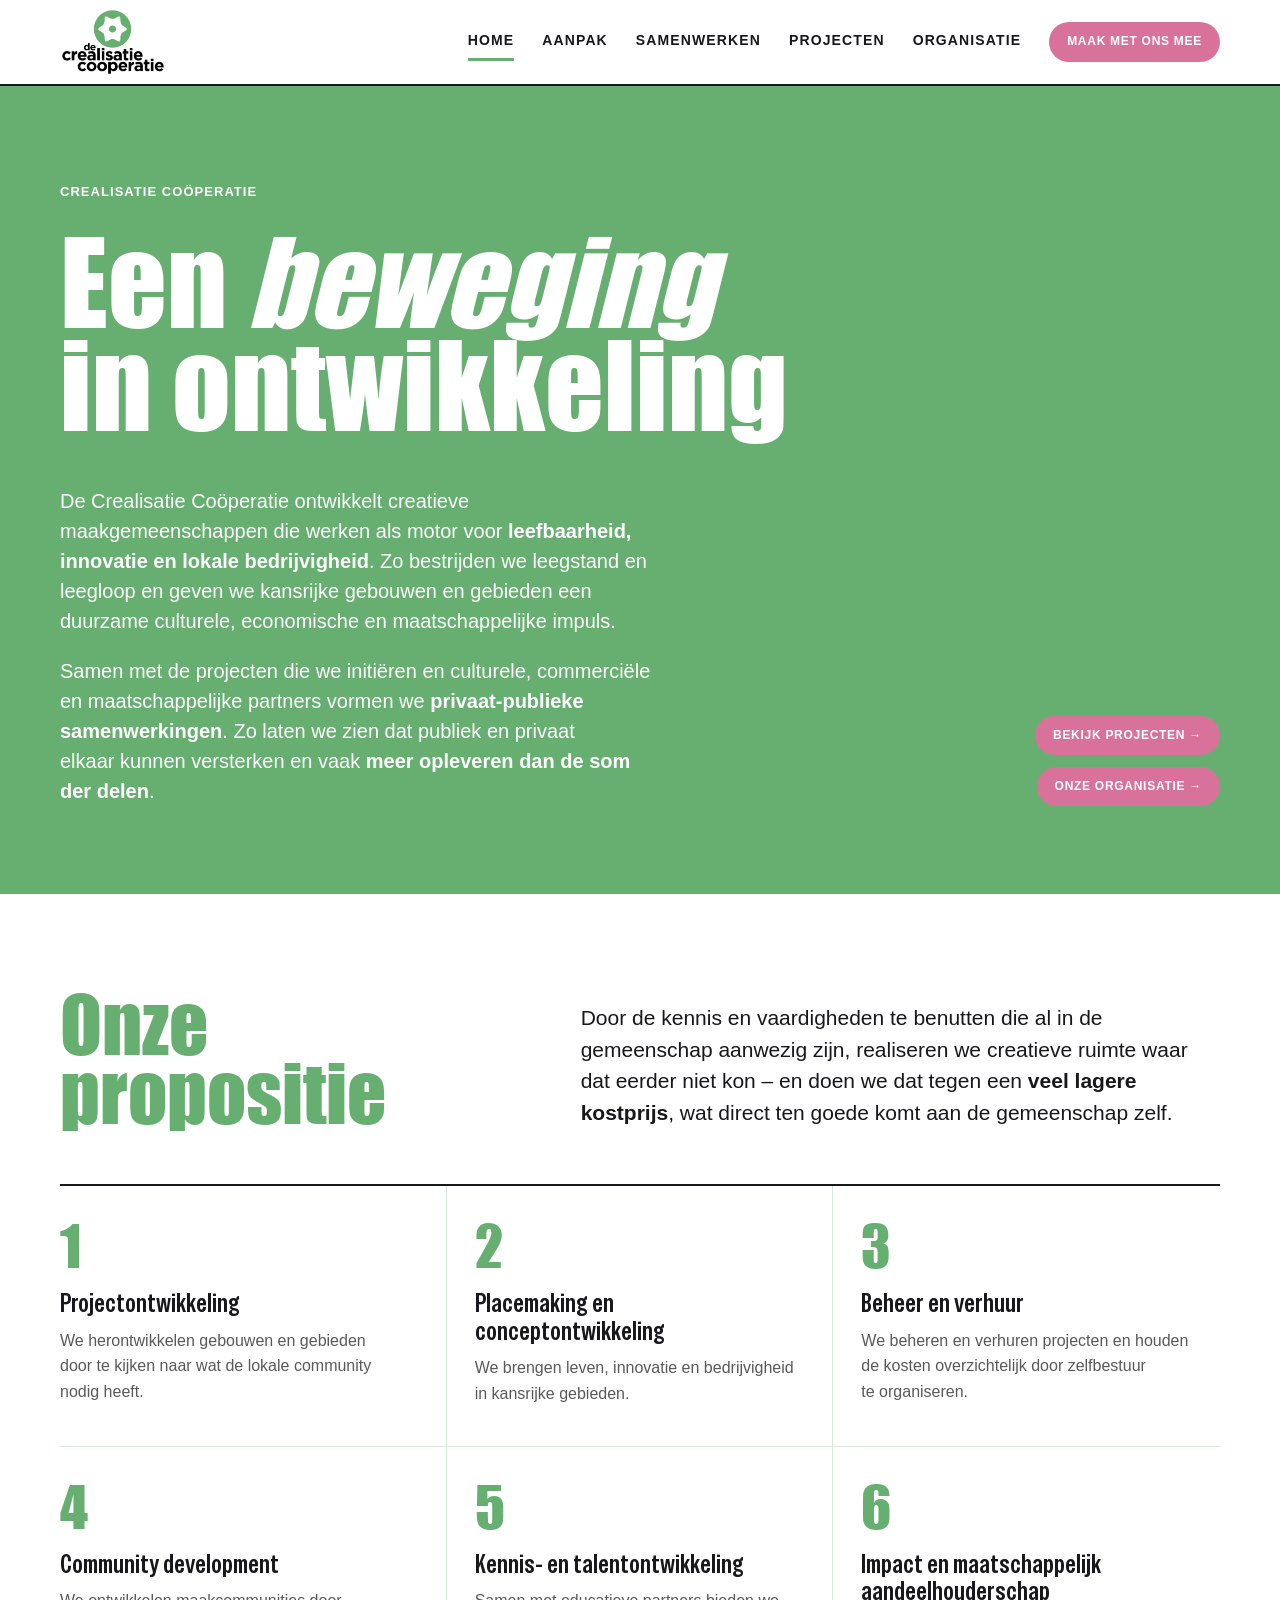
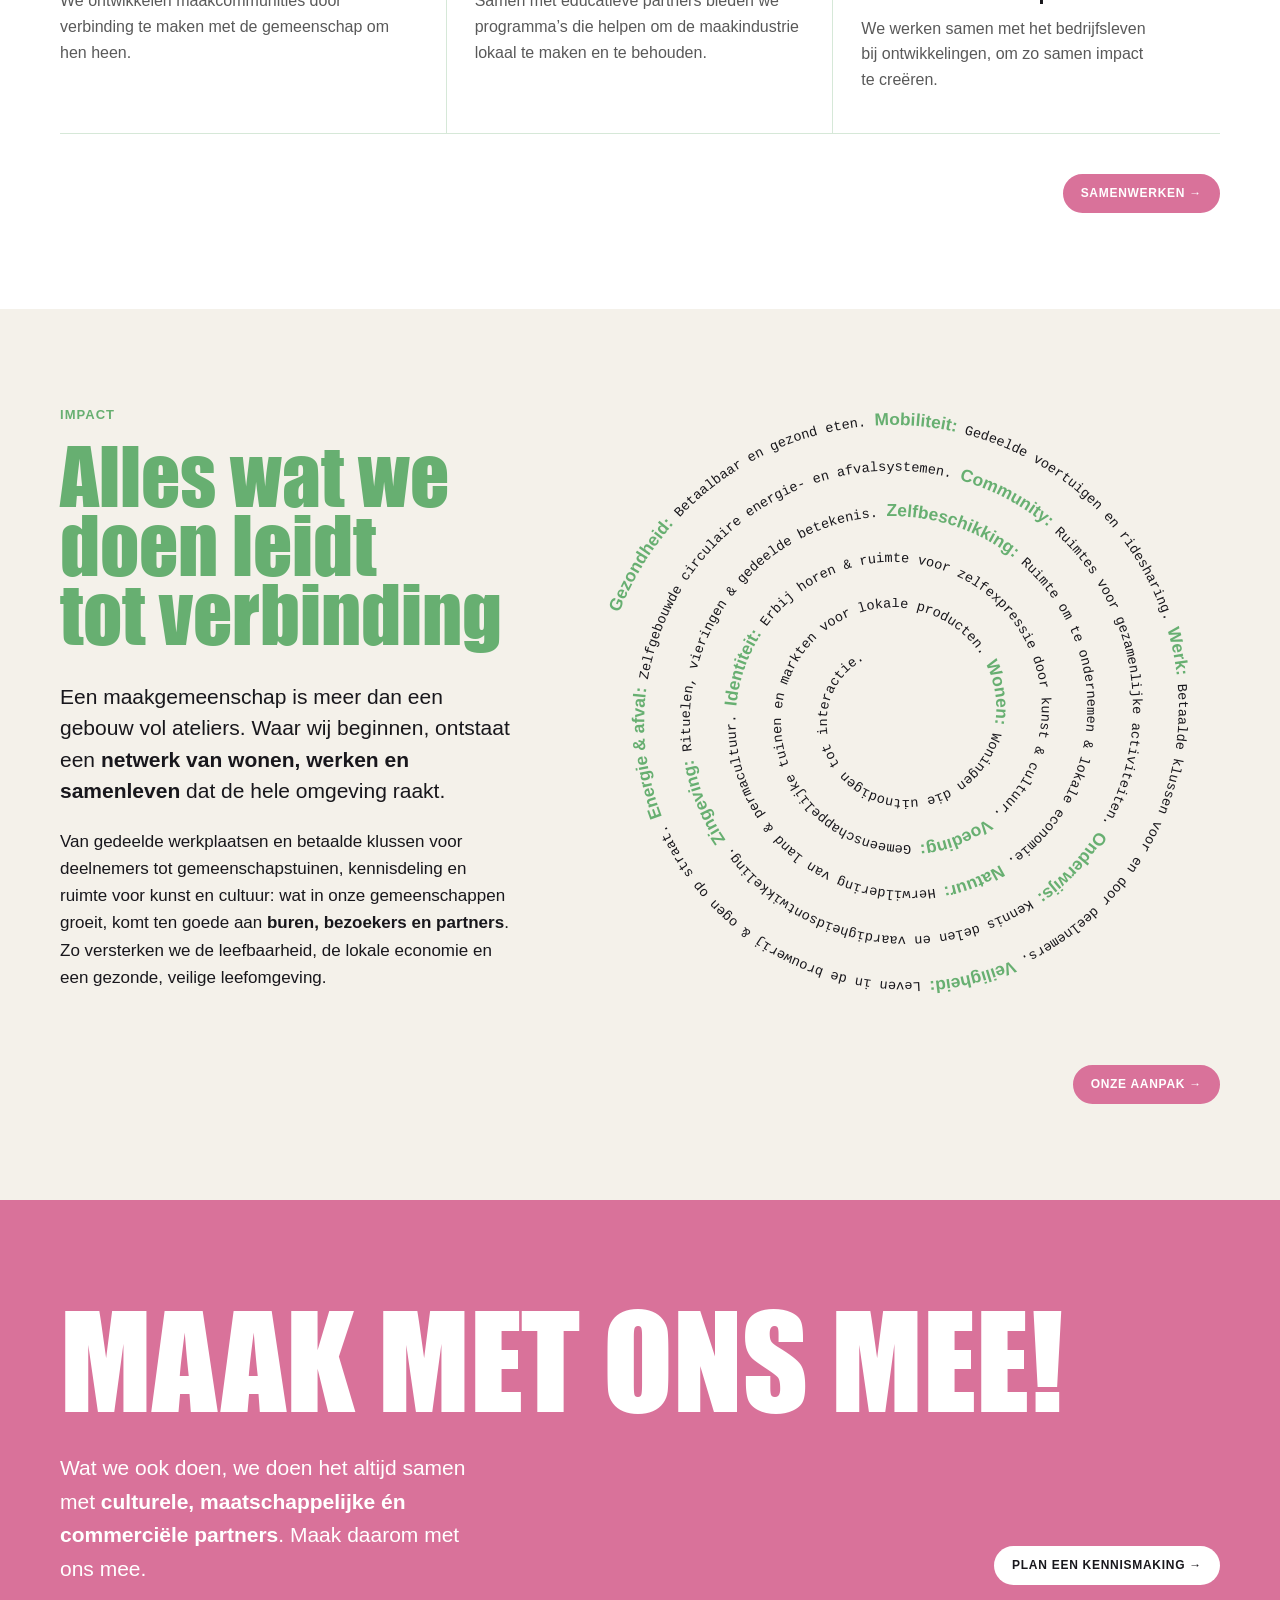
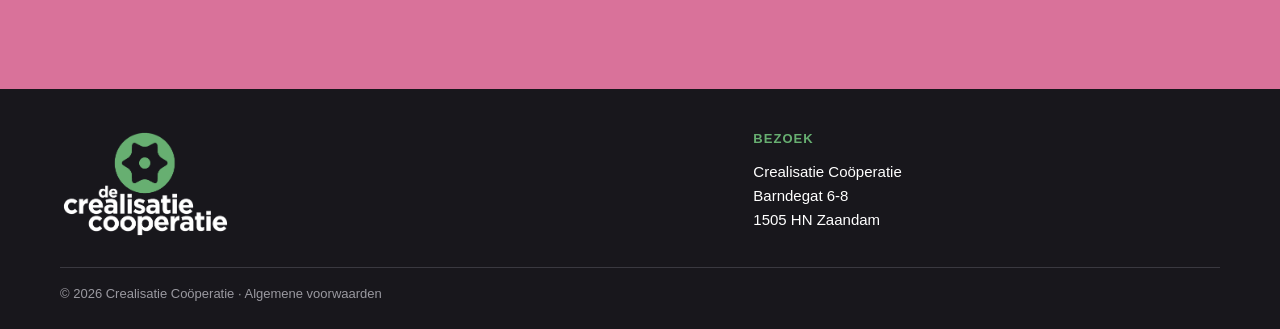
==== commit 5ea13b3a: "Add files via upload" ====
--- a/index.html
+++ b/index.html
@@ -103,6 +103,7 @@
 .mg div{border:2px dashed #fff;padding:14px 16px;font-family:'Special Gothic Condensed One',sans-serif;font-size:22px}
 .team{display:grid;grid-template-columns:repeat(4,minmax(0,1fr));gap:40px 28px;margin-top:48px}
 .person .ph{aspect-ratio:1;position:relative;margin-bottom:16px;background:#D6E8D8}
+.person .credit{position:absolute;right:0;bottom:0;background:#18171C;color:#fff;font-size:11px;line-height:1;padding:4px 6px}
 .person .sub{font-size:26px}.person .role{color:#67AF71;margin:4px 0 10px;display:block}
 .person p{font-size:15px;color:#595959}
 .grp{margin-top:72px}
@@ -145,12 +146,34 @@
 @media (max-width:900px){.cols{grid-template-columns:1fr!important}.cols>div+div{padding-left:0;border-left:0;border-top:1px solid #D6E8D8}.rows>div{grid-template-columns:48px 1fr}.rows>div>p{grid-column:2}.fields{grid-template-columns:1fr 1fr}.vbar{margin-top:0}.tbl td:first-child{width:auto}}
 @media (max-width:1100px){nav .btn{display:none}.team{grid-template-columns:repeat(2,minmax(0,1fr))}}
 @media (max-width:900px){.wrap{padding:0 22px}.hero-grid,.split,.proj,.ent.mid{grid-template-columns:1fr;gap:28px}.props{grid-template-columns:1fr}.prop{border-right:0!important;padding-left:0!important}.cards{grid-template-columns:1fr}.flow-top,.mg{grid-template-columns:1fr 1fr}.conn{display:none}.flow{gap:16px}.team{grid-template-columns:1fr 1fr}.proj:nth-child(even) .pimg{order:0}.pimg{position:relative;top:0}nav{gap:16px}nav .btn{display:none}footer .grid{grid-template-columns:1fr}}
+/* spiraal aanpak */
+.aanpak-intro .spiraal{width:100%}
+@media (min-width:1000px){.aanpak-intro{align-items:start!important}.aanpak-intro .spiraal{--down:calc(1.8 * clamp(48px,6vw,84px));width:calc(100% + 30px);max-width:none;align-self:start;margin:var(--down) -30px -30px 0}}
+@media (min-width:1380px){.aanpak-intro .spiraal{--ext:min(300px,calc((100vw - 1160px)/2 - 24px));width:calc(100% - 30px + var(--ext));margin:calc(var(--down) + 17px) calc(-1 * var(--ext)) -50px 30px}}
+/* mobiel menu */
+header{position:sticky}
+.menu-toggle{display:none;background:none;border:2px solid #18171C;width:48px;height:44px;padding:0;cursor:pointer;flex-direction:column;align-items:center;justify-content:center;gap:5px}
+.menu-toggle span{display:block;width:22px;height:3px;background:#18171C;transition:transform .2s cubic-bezier(.2,.8,.2,1),opacity .2s}
+.menu-toggle:focus-visible{outline:none;box-shadow:0 0 0 3px #9CCBA2}
+header.open .menu-toggle span:nth-child(1){transform:translateY(8px) rotate(45deg)}
+header.open .menu-toggle span:nth-child(2){opacity:0}
+header.open .menu-toggle span:nth-child(3){transform:translateY(-8px) rotate(-45deg)}
+@media (max-width:900px){
+header .wrap{height:72px}header img{height:56px}
+.menu-toggle{display:flex}
+nav{display:none;position:absolute;top:100%;left:0;right:0;flex-direction:column;align-items:stretch;gap:0;background:#fff;border-bottom:2px solid #18171C;padding:8px 22px 22px;max-height:calc(100vh - 74px);overflow-y:auto}
+header.open nav{display:flex}
+nav a{padding:14px 0;font-size:15px;border-bottom:1px solid #D6E8D8}
+nav a.on{border-color:#D6E8D8;color:#3F804A;box-shadow:inset 4px 0 0 #67AF71;padding-left:14px}
+nav .btn{display:block;margin-top:18px;text-align:center;border-bottom:0}
+}
 </style>
 </head>
 <body>
 <header><div class="wrap">
 <a href="#home" data-go="home"><img src="assets/logo-stacked-green-black.png" alt="Crealisatie Coöperatie"></a>
-<nav><a href="#home" data-go="home">Home</a><a href="#aanpak" data-go="aanpak">Aanpak</a><a href="#samenwerken" data-go="samenwerken">Samenwerken</a><a href="#projecten" data-go="projecten">Projecten</a><a href="#organisatie" data-go="organisatie">Organisatie</a><a class="btn btn-pink" href="#kennismaken" data-go="home" data-anchor="kennismaken">Maak met ons mee</a></nav>
+<nav id="hoofdmenu" aria-label="Hoofdmenu"><a href="#home" data-go="home">Home</a><a href="#aanpak" data-go="aanpak">Aanpak</a><a href="#samenwerken" data-go="samenwerken">Samenwerken</a><a href="#projecten" data-go="projecten">Projecten</a><a href="#organisatie" data-go="organisatie">Organisatie</a><a class="btn btn-pink" href="#kennismaken" data-go="home" data-anchor="kennismaken">Maak met ons mee</a></nav>
+<button class="menu-toggle" type="button" aria-label="Menu openen" aria-expanded="false" aria-controls="hoofdmenu"><span aria-hidden="true"></span><span aria-hidden="true"></span><span aria-hidden="true"></span></button>
 </div></header>
 
 <main>
@@ -192,7 +215,12 @@
 <p class="lead" style="margin-top:32px">Een maakgemeenschap is meer dan een gebouw vol ateliers. Waar wij beginnen, ontstaat een <strong>netwerk van wonen, werken en samenleven</strong> dat de hele omgeving raakt.</p>
 <p>Van gedeelde werkplaatsen en betaalde klussen voor deelnemers tot gemeenschapstuinen, kennisdeling en ruimte voor kunst en cultuur: wat in onze gemeenschappen groeit, komt ten goede aan <strong>buren, bezoekers en partners</strong>. Zo versterken we de leefbaarheid, de lokale economie en een gezonde, veilige leefomgeving.</p>
 </div>
-<img src="assets/alles-draait-om-samen-paper.png" alt="Alles draait om samen: mobiliteit, veiligheid, zelfbeschikking, identiteit, werk, community, natuur, voeding, onderwijs, zingeving, wonen, energie &amp; afval, gezondheid" style="width:100%;max-width:620px;height:auto;display:block;margin:0 auto">
+<svg class="samen" viewBox="0 0 1000 1000" role="img" aria-labelledby="samen-t" style="width:100%;max-width:620px;height:auto;display:block;margin:0 auto">
+<title id="samen-t">Alles draait om samen: gezondheid: betaalbaar en gezond eten, mobiliteit: gedeelde voertuigen en ridesharing, werk: betaalde klussen voor en door deelnemers, veiligheid: leven in de brouwerij &amp; ogen op straat, energie &amp; afval: zelfgebouwde circulaire energie- en afvalsystemen, community: ruimtes voor gezamenlijke activiteiten, onderwijs: kennis delen en vaardigheidsontwikkeling, zingeving: rituelen, vieringen &amp; gedeelde betekenis, zelfbeschikking: ruimte om te ondernemen &amp; lokale economie, natuur: herwildering van land &amp; permacultuur, identiteit: erbij horen &amp; ruimte voor zelfexpressie door kunst &amp; cultuur, voeding: gemeenschappelijke tuinen en markten voor lokale producten, wonen: woningen die uitnodigen tot interactie</title>
+<style>.samen text{font-size:22px}.samen .k{font-family:Arial,Arimo,sans-serif;font-weight:700;font-size:28px;fill:#67AF71}.samen .v{font-family:'Courier New',Courier,monospace;fill:#18171C}</style>
+<path id="samen-pad" d="M47.1,335.1 L50.7,326.2 L54.5,317.2 L58.5,308.4 L62.6,299.7 L67.0,291.0 L71.5,282.5 L76.1,274.0 L81.0,265.7 L86.0,257.4 L91.1,249.2 L96.4,241.2 L101.9,233.3 L107.6,225.5 L113.4,217.8 L119.3,210.2 L125.4,202.7 L131.6,195.4 L138.0,188.2 L144.5,181.2 L151.2,174.2 L158.0,167.5 L164.9,160.8 L171.9,154.3 L179.1,148.0 L186.4,141.8 L193.8,135.7 L201.3,129.8 L209.0,124.1 L216.7,118.5 L224.6,113.1 L232.6,107.8 L240.6,102.7 L248.8,97.8 L257.1,93.0 L265.4,88.4 L273.9,84.0 L282.4,79.7 L291.0,75.6 L299.6,71.7 L308.4,68.0 L317.2,64.5 L326.1,61.1 L335.0,57.9 L344.0,54.9 L353.1,52.1 L362.2,49.4 L371.3,47.0 L380.5,44.7 L389.8,42.6 L399.0,40.8 L408.3,39.0 L417.7,37.5 L427.0,36.2 L436.4,35.1 L445.8,34.1 L455.2,33.3 L464.6,32.8 L474.0,32.4 L483.4,32.2 L492.8,32.2 L502.2,32.4 L511.6,32.8 L521.0,33.3 L530.4,34.1 L539.7,35.0 L549.0,36.1 L558.3,37.4 L567.6,38.9 L576.8,40.6 L585.9,42.5 L595.1,44.5 L604.2,46.8 L613.2,49.2 L622.2,51.8 L631.1,54.6 L640.0,57.5 L648.7,60.6 L657.5,63.9 L666.1,67.4 L674.7,71.1 L683.2,74.9 L691.6,78.9 L699.9,83.0 L708.2,87.3 L716.3,91.8 L724.4,96.4 L732.3,101.2 L740.2,106.2 L747.9,111.3 L755.5,116.6 L763.1,122.0 L770.5,127.5 L777.8,133.2 L784.9,139.1 L792.0,145.0 L798.9,151.2 L805.7,157.4 L812.4,163.8 L818.9,170.3 L825.3,177.0 L831.6,183.7 L837.7,190.6 L843.6,197.6 L849.5,204.8 L855.2,212.0 L860.7,219.3 L866.1,226.8 L871.3,234.3 L876.4,242.0 L881.3,249.7 L886.0,257.6 L890.6,265.5 L895.1,273.5 L899.3,281.6 L903.4,289.8 L907.4,298.1 L911.1,306.4 L914.7,314.8 L918.1,323.3 L921.4,331.8 L924.5,340.4 L927.4,349.0 L930.1,357.7 L932.6,366.5 L935.0,375.3 L937.2,384.1 L939.2,393.0 L941.1,401.9 L942.7,410.8 L944.2,419.8 L945.5,428.7 L946.6,437.7 L947.5,446.8 L948.3,455.8 L948.8,464.8 L949.2,473.9 L949.4,482.9 L949.4,492.0 L949.2,501.0 L948.9,510.0 L948.4,519.0 L947.7,528.0 L946.8,537.0 L945.7,546.0 L944.5,554.9 L943.0,563.8 L941.4,572.6 L939.6,581.5 L937.7,590.2 L935.6,599.0 L933.3,607.6 L930.8,616.3 L928.1,624.8 L925.3,633.3 L922.3,641.8 L919.2,650.2 L915.8,658.5 L912.3,666.7 L908.7,674.9 L904.9,683.0 L900.9,691.0 L896.8,698.9 L892.5,706.7 L888.0,714.5 L883.4,722.1 L878.7,729.6 L873.8,737.1 L868.8,744.4 L863.6,751.6 L858.3,758.8 L852.8,765.8 L847.2,772.7 L841.5,779.4 L835.6,786.1 L829.6,792.6 L823.5,799.0 L817.2,805.3 L810.9,811.5 L804.4,817.5 L797.8,823.4 L791.1,829.1 L784.2,834.7 L777.3,840.2 L770.2,845.5 L763.1,850.7 L755.9,855.7 L748.5,860.6 L741.1,865.3 L733.6,869.9 L726.0,874.3 L718.3,878.6 L710.5,882.7 L702.7,886.6 L694.8,890.4 L686.8,894.0 L678.7,897.5 L670.6,900.8 L662.4,903.9 L654.2,906.9 L645.9,909.7 L637.5,912.3 L629.2,914.8 L620.7,917.0 L612.3,919.2 L603.7,921.1 L595.2,922.9 L586.6,924.5 L578.0,925.9 L569.4,927.1 L560.8,928.2 L552.1,929.1 L543.5,929.9 L534.8,930.4 L526.1,930.8 L517.5,931.0 L508.8,931.0 L500.1,930.9 L491.5,930.5 L482.8,930.1 L474.2,929.4 L465.6,928.5 L457.0,927.5 L448.4,926.3 L439.9,925.0 L431.4,923.5 L423.0,921.8 L414.5,919.9 L406.2,917.9 L397.8,915.7 L389.6,913.3 L381.3,910.8 L373.2,908.1 L365.1,905.2 L357.0,902.2 L349.1,899.0 L341.2,895.7 L333.3,892.2 L325.6,888.6 L317.9,884.8 L310.3,880.8 L302.8,876.7 L295.4,872.5 L288.0,868.1 L280.8,863.5 L273.7,858.9 L266.6,854.0 L259.7,849.1 L252.9,844.0 L246.1,838.8 L239.5,833.4 L233.0,827.9 L226.6,822.3 L220.4,816.6 L214.2,810.7 L208.2,804.7 L202.3,798.6 L196.5,792.4 L190.9,786.1 L185.4,779.7 L180.0,773.1 L174.7,766.5 L169.6,759.8 L164.7,752.9 L159.8,746.0 L155.1,739.0 L150.6,731.9 L146.2,724.7 L142.0,717.4 L137.9,710.0 L133.9,702.6 L130.1,695.1 L126.5,687.5 L123.0,679.8 L119.7,672.1 L116.5,664.4 L113.5,656.5 L110.7,648.6 L108.0,640.7 L105.5,632.7 L103.1,624.7 L100.9,616.6 L98.9,608.5 L97.0,600.4 L95.3,592.2 L93.7,584.0 L92.4,575.8 L91.2,567.5 L90.1,559.2 L89.2,551.0 L88.5,542.7 L88.0,534.4 L87.6,526.1 L87.4,517.8 L87.4,509.5 L87.5,501.2 L87.8,492.9 L88.3,484.6 L88.9,476.3 L89.7,468.1 L90.7,459.9 L91.8,451.7 L93.1,443.5 L94.5,435.4 L96.1,427.3 L97.9,419.2 L99.8,411.2 L101.9,403.2 L104.2,395.3 L106.6,387.4 L109.2,379.6 L111.9,371.9 L114.8,364.2 L117.8,356.5 L121.0,349.0 L124.3,341.5 L127.8,334.0 L131.4,326.7 L135.2,319.4 L139.1,312.2 L143.1,305.1 L147.3,298.1 L151.7,291.2 L156.1,284.3 L160.7,277.6 L165.5,271.0 L170.3,264.4 L175.3,258.0 L180.5,251.6 L185.7,245.4 L191.1,239.3 L196.5,233.3 L202.1,227.4 L207.8,221.6 L213.7,216.0 L219.6,210.5 L225.6,205.0 L231.8,199.8 L238.0,194.6 L244.4,189.6 L250.8,184.7 L257.3,179.9 L264.0,175.3 L270.7,170.8 L277.5,166.5 L284.3,162.3 L291.3,158.2 L298.3,154.3 L305.4,150.5 L312.6,146.9 L319.9,143.4 L327.2,140.0 L334.5,136.9 L342.0,133.8 L349.4,130.9 L357.0,128.2 L364.6,125.6 L372.2,123.2 L379.9,120.9 L387.6,118.8 L395.3,116.9 L403.1,115.1 L410.9,113.4 L418.8,111.9 L426.6,110.6 L434.5,109.5 L442.4,108.5 L450.3,107.6 L458.2,106.9 L466.2,106.4 L474.1,106.0 L482.0,105.8 L490.0,105.8 L497.9,105.9 L505.8,106.2 L513.7,106.6 L521.6,107.2 L529.5,107.9 L537.4,108.8 L545.2,109.9 L553.0,111.1 L560.8,112.5 L568.5,114.0 L576.2,115.7 L583.9,117.6 L591.5,119.6 L599.0,121.7 L606.6,124.0 L614.0,126.4 L621.5,129.0 L628.8,131.8 L636.1,134.7 L643.3,137.7 L650.5,140.9 L657.6,144.2 L664.6,147.6 L671.6,151.2 L678.4,154.9 L685.2,158.8 L691.9,162.8 L698.5,166.9 L705.1,171.2 L711.5,175.6 L717.9,180.1 L724.1,184.7 L730.3,189.5 L736.3,194.4 L742.3,199.4 L748.1,204.5 L753.8,209.7 L759.5,215.0 L765.0,220.5 L770.4,226.0 L775.7,231.7 L780.8,237.5 L785.9,243.3 L790.8,249.3 L795.6,255.3 L800.3,261.4 L804.8,267.7 L809.3,274.0 L813.5,280.4 L817.7,286.9 L821.7,293.4 L825.6,300.1 L829.4,306.8 L833.0,313.5 L836.4,320.4 L839.8,327.3 L843.0,334.3 L846.0,341.3 L848.9,348.4 L851.7,355.5 L854.3,362.7 L856.8,369.9 L859.1,377.2 L861.3,384.5 L863.3,391.9 L865.2,399.3 L866.9,406.7 L868.4,414.1 L869.9,421.6 L871.1,429.1 L872.3,436.6 L873.2,444.1 L874.0,451.7 L874.7,459.2 L875.2,466.8 L875.6,474.4 L875.8,481.9 L875.8,489.5 L875.7,497.1 L875.5,504.6 L875.1,512.2 L874.5,519.7 L873.8,527.2 L872.9,534.7 L871.9,542.1 L870.8,549.6 L869.5,557.0 L868.0,564.4 L866.4,571.7 L864.7,579.0 L862.8,586.3 L860.8,593.5 L858.6,600.7 L856.3,607.8 L853.8,614.8 L851.2,621.9 L848.4,628.8 L845.6,635.7 L842.5,642.5 L839.4,649.3 L836.1,656.0 L832.7,662.6 L829.2,669.2 L825.5,675.6 L821.7,682.0 L817.7,688.3 L813.7,694.6 L809.5,700.7 L805.2,706.8 L800.8,712.7 L796.3,718.6 L791.7,724.3 L786.9,730.0 L782.0,735.6 L777.1,741.1 L772.0,746.4 L766.8,751.7 L761.5,756.8 L756.1,761.9 L750.7,766.8 L745.1,771.6 L739.4,776.3 L733.7,780.9 L727.8,785.3 L721.9,789.7 L715.9,793.9 L709.8,798.0 L703.7,801.9 L697.4,805.8 L691.1,809.5 L684.7,813.0 L678.3,816.5 L671.8,819.8 L665.2,823.0 L658.6,826.0 L651.9,828.9 L645.1,831.7 L638.4,834.3 L631.5,836.8 L624.6,839.2 L617.7,841.4 L610.8,843.5 L603.8,845.4 L596.7,847.2 L589.7,848.8 L582.6,850.3 L575.5,851.7 L568.3,852.9 L561.2,854.0 L554.0,854.9 L546.9,855.7 L539.7,856.3 L532.5,856.8 L525.3,857.2 L518.1,857.4 L510.9,857.4 L503.7,857.3 L496.5,857.1 L489.3,856.7 L482.2,856.2 L475.0,855.5 L467.9,854.7 L460.8,853.8 L453.7,852.7 L446.7,851.5 L439.7,850.1 L432.7,848.6 L425.8,846.9 L418.9,845.1 L412.0,843.2 L405.2,841.1 L398.4,838.9 L391.7,836.6 L385.0,834.1 L378.4,831.5 L371.8,828.8 L365.3,825.9 L358.9,822.9 L352.5,819.8 L346.3,816.6 L340.0,813.2 L333.9,809.7 L327.8,806.1 L321.8,802.4 L315.9,798.5 L310.0,794.6 L304.3,790.5 L298.6,786.3 L293.0,782.0 L287.6,777.6 L282.2,773.1 L276.9,768.5 L271.7,763.8 L266.6,759.0 L261.6,754.0 L256.7,749.0 L251.9,743.9 L247.2,738.7 L242.6,733.4 L238.2,728.1 L233.8,722.6 L229.6,717.0 L225.5,711.4 L221.5,705.7 L217.6,699.9 L213.8,694.1 L210.2,688.2 L206.6,682.2 L203.2,676.1 L200.0,670.0 L196.8,663.8 L193.8,657.6 L190.9,651.3 L188.1,645.0 L185.5,638.6 L183.0,632.1 L180.6,625.6 L178.4,619.1 L176.3,612.5 L174.3,605.9 L172.4,599.3 L170.7,592.6 L169.2,585.9 L167.7,579.2 L166.4,572.5 L165.3,565.7 L164.3,558.9 L163.4,552.1 L162.6,545.3 L162.0,538.5 L161.6,531.7 L161.2,524.8 L161.0,518.0 L161.0,511.2 L161.1,504.4 L161.3,497.5 L161.6,490.7 L162.1,483.9 L162.7,477.2 L163.5,470.4 L164.4,463.7 L165.4,457.0 L166.6,450.3 L167.9,443.6 L169.3,437.0 L170.9,430.4 L172.6,423.9 L174.4,417.4 L176.4,410.9 L178.4,404.5 L180.7,398.1 L183.0,391.8 L185.5,385.5 L188.0,379.3 L190.7,373.1 L193.6,367.0 L196.5,361.0 L199.6,355.0 L202.8,349.1 L206.1,343.3 L209.5,337.5 L213.0,331.8 L216.7,326.2 L220.4,320.7 L224.3,315.2 L228.2,309.9 L232.3,304.6 L236.5,299.4 L240.7,294.3 L245.1,289.3 L249.6,284.3 L254.1,279.5 L258.8,274.8 L263.5,270.1 L268.4,265.6 L273.3,261.1 L278.3,256.8 L283.4,252.6 L288.6,248.4 L293.8,244.4 L299.1,240.5 L304.5,236.7 L310.0,233.0 L315.5,229.5 L321.1,226.0 L326.8,222.7 L332.5,219.5 L338.3,216.3 L344.2,213.4 L350.1,210.5 L356.0,207.8 L362.0,205.1 L368.1,202.6 L374.2,200.3 L380.3,198.0 L386.5,195.9 L392.7,193.9 L399.0,192.0 L405.3,190.3 L411.6,188.7 L417.9,187.2 L424.3,185.8 L430.7,184.6 L437.1,183.5 L443.5,182.5 L449.9,181.7 L456.3,181.0 L462.8,180.4 L469.2,179.9 L475.7,179.6 L482.2,179.4 L488.6,179.4 L495.1,179.4 L501.5,179.6 L508.0,180.0 L514.4,180.4 L520.8,181.0 L527.2,181.7 L533.5,182.6 L539.9,183.6 L546.2,184.7 L552.5,185.9 L558.8,187.2 L565.0,188.7 L571.2,190.3 L577.3,192.0 L583.4,193.9 L589.5,195.8 L595.5,197.9 L601.5,200.1 L607.5,202.5 L613.3,204.9 L619.1,207.4 L624.9,210.1 L630.6,212.9 L636.3,215.8 L641.8,218.8 L647.4,221.9 L652.8,225.1 L658.2,228.5 L663.5,231.9 L668.7,235.5 L673.9,239.1 L678.9,242.8 L683.9,246.7 L688.9,250.6 L693.7,254.6 L698.4,258.8 L703.1,263.0 L707.6,267.3 L712.1,271.7 L716.5,276.2 L720.8,280.7 L725.0,285.4 L729.1,290.1 L733.1,294.9 L737.0,299.8 L740.8,304.7 L744.5,309.8 L748.1,314.9 L751.5,320.0 L754.9,325.3 L758.2,330.5 L761.3,335.9 L764.4,341.3 L767.3,346.8 L770.1,352.3 L772.8,357.9 L775.4,363.5 L777.9,369.1 L780.3,374.8 L782.5,380.6 L784.6,386.4 L786.6,392.2 L788.5,398.1 L790.3,404.0 L791.9,409.9 L793.5,415.9 L794.9,421.8 L796.1,427.8 L797.3,433.8 L798.3,439.9 L799.3,445.9 L800.1,452.0 L800.7,458.1 L801.3,464.2 L801.7,470.2 L802.0,476.3 L802.2,482.4 L802.2,488.5 L802.2,494.6 L802.0,500.7 L801.7,506.7 L801.2,512.8 L800.7,518.8 L800.0,524.9 L799.2,530.9 L798.3,536.8 L797.3,542.8 L796.1,548.7 L794.8,554.6 L793.5,560.5 L792.0,566.3 L790.3,572.1 L788.6,577.9 L786.7,583.6 L784.8,589.3 L782.7,594.9 L780.5,600.5 L778.2,606.0 L775.8,611.5 L773.3,617.0 L770.7,622.3 L767.9,627.6 L765.1,632.9 L762.2,638.1 L759.1,643.2 L756.0,648.3 L752.8,653.3 L749.4,658.2 L746.0,663.1 L742.5,667.8 L738.9,672.5 L735.2,677.2 L731.4,681.7 L727.5,686.2 L723.5,690.6 L719.5,694.9 L715.3,699.1 L711.1,703.2 L706.8,707.2 L702.5,711.2 L698.0,715.0 L693.5,718.8 L688.9,722.5 L684.2,726.0 L679.5,729.5 L674.7,732.9 L669.9,736.2 L665.0,739.3 L660.0,742.4 L654.9,745.4 L649.9,748.2 L644.7,751.0 L639.5,753.6 L634.3,756.2 L629.0,758.6 L623.7,761.0 L618.3,763.2 L612.9,765.3 L607.5,767.3 L602.0,769.2 L596.5,770.9 L590.9,772.6 L585.4,774.2 L579.8,775.6 L574.2,776.9 L568.5,778.1 L562.9,779.2 L557.2,780.2 L551.5,781.0 L545.8,781.8 L540.1,782.4 L534.4,782.9 L528.7,783.3 L522.9,783.6 L517.2,783.8 L511.5,783.8 L505.8,783.8 L500.1,783.6 L494.4,783.3 L488.7,782.9 L483.0,782.4 L477.4,781.8 L471.7,781.0 L466.1,780.1 L460.5,779.2 L455.0,778.1 L449.4,776.9 L443.9,775.6 L438.4,774.2 L433.0,772.7 L427.6,771.0 L422.2,769.3 L416.9,767.5 L411.6,765.5 L406.4,763.4 L401.2,761.3 L396.0,759.0 L390.9,756.7 L385.9,754.2 L380.9,751.7 L376.0,749.0 L371.1,746.2 L366.3,743.4 L361.5,740.5 L356.8,737.4 L352.2,734.3 L347.7,731.1 L343.2,727.8 L338.8,724.4 L334.4,720.9 L330.2,717.4 L326.0,713.7 L321.9,710.0 L317.9,706.2 L313.9,702.3 L310.0,698.4 L306.3,694.3 L302.6,690.2 L298.9,686.1 L295.4,681.8 L292.0,677.5 L288.6,673.2 L285.4,668.7 L282.2,664.2 L279.2,659.7 L276.2,655.1 L273.3,650.4 L270.5,645.7 L267.9,640.9 L265.3,636.1 L262.8,631.3 L260.4,626.4 L258.1,621.4 L255.9,616.4 L253.9,611.4 L251.9,606.3 L250.0,601.2 L248.3,596.1 L246.6,591.0 L245.0,585.8 L243.6,580.5 L242.3,575.3 L241.0,570.1 L239.9,564.8 L238.9,559.5 L238.0,554.2 L237.2,548.8 L236.5,543.5 L235.9,538.2 L235.4,532.8 L235.0,527.5 L234.8,522.1 L234.6,516.8 L234.5,511.4 L234.6,506.1 L234.8,500.7 L235.1,495.4 L235.4,490.1 L235.9,484.8 L236.5,479.5 L237.2,474.2 L238.0,469.0 L238.9,463.8 L239.9,458.6 L241.1,453.4 L242.3,448.2 L243.6,443.1 L245.0,438.0 L246.6,433.0 L248.2,427.9 L249.9,423.0 L251.7,418.0 L253.6,413.1 L255.7,408.3 L257.8,403.5 L260.0,398.7 L262.3,394.0 L264.7,389.3 L267.2,384.7 L269.7,380.2 L272.4,375.7 L275.1,371.3 L278.0,366.9 L280.9,362.6 L283.9,358.3 L287.0,354.2 L290.2,350.0 L293.4,346.0 L296.7,342.0 L300.1,338.1 L303.6,334.3 L307.2,330.5 L310.8,326.8 L314.5,323.2 L318.2,319.7 L322.0,316.2 L325.9,312.9 L329.9,309.6 L333.9,306.4 L338.0,303.3 L342.1,300.2 L346.3,297.3 L350.6,294.4 L354.9,291.7 L359.2,289.0 L363.6,286.4 L368.0,283.9 L372.5,281.5 L377.1,279.2 L381.6,277.0 L386.3,274.8 L390.9,272.8 L395.6,270.9 L400.3,269.0 L405.1,267.3 L409.9,265.7 L414.7,264.1 L419.5,262.7 L424.4,261.3 L429.2,260.1 L434.1,258.9 L439.1,257.9 L444.0,256.9 L448.9,256.1 L453.9,255.3 L458.9,254.7 L463.8,254.1 L468.8,253.7 L473.8,253.4 L478.8,253.1 L483.8,253.0 L488.7,252.9 L493.7,253.0 L498.7,253.2 L503.6,253.4 L508.6,253.8 L513.5,254.2 L518.5,254.8 L523.4,255.4 L528.2,256.2 L533.1,257.0 L537.9,258.0 L542.8,259.0 L547.6,260.2 L552.3,261.4 L557.0,262.7 L561.7,264.2 L566.4,265.7 L571.0,267.3 L575.6,269.0 L580.2,270.8 L584.7,272.7 L589.2,274.6 L593.6,276.7 L598.0,278.8 L602.3,281.1 L606.6,283.4 L610.8,285.8 L615.0,288.2 L619.1,290.8 L623.1,293.4 L627.1,296.2 L631.1,298.9 L635.0,301.8 L638.8,304.8 L642.5,307.8 L646.2,310.9 L649.9,314.0 L653.4,317.3 L656.9,320.6 L660.3,323.9 L663.7,327.4 L666.9,330.9 L670.1,334.4 L673.3,338.0 L676.3,341.7 L679.3,345.4 L682.2,349.2 L685.0,353.1 L687.7,356.9 L690.4,360.9 L692.9,364.9 L695.4,368.9 L697.8,373.0 L700.1,377.1 L702.3,381.3 L704.5,385.5 L706.5,389.7 L708.5,394.0 L710.4,398.3 L712.2,402.7 L713.9,407.1 L715.5,411.5 L717.0,415.9 L718.4,420.4 L719.7,424.9 L721.0,429.4 L722.1,433.9 L723.2,438.4 L724.2,443.0 L725.0,447.6 L725.8,452.1 L726.5,456.7 L727.1,461.3 L727.6,465.9 L728.0,470.6 L728.3,475.2 L728.5,479.8 L728.6,484.4 L728.7,489.0 L728.6,493.6 L728.5,498.2 L728.2,502.8 L727.9,507.4 L727.4,512.0 L726.9,516.5 L726.3,521.0 L725.6,525.6 L724.8,530.1 L723.9,534.5 L723.0,539.0 L721.9,543.4 L720.8,547.8 L719.5,552.2 L718.2,556.5 L716.8,560.9 L715.3,565.1 L713.7,569.4 L712.1,573.6 L710.3,577.7 L708.5,581.9 L706.6,586.0 L704.6,590.0 L702.5,594.0 L700.4,597.9 L698.2,601.8 L695.9,605.7 L693.5,609.5 L691.1,613.2 L688.5,616.9 L686.0,620.6 L683.3,624.2 L680.6,627.7 L677.8,631.2 L674.9,634.6 L672.0,637.9 L669.0,641.2 L666.0,644.4 L662.9,647.5 L659.7,650.6 L656.5,653.6 L653.2,656.6 L649.8,659.5 L646.4,662.3 L643.0,665.0 L639.5,667.7 L635.9,670.2 L632.4,672.8 L628.7,675.2 L625.0,677.6 L621.3,679.8 L617.5,682.0 L613.7,684.2 L609.9,686.2 L606.0,688.2 L602.1,690.1 L598.1,691.9 L594.2,693.6 L590.1,695.2 L586.1,696.8 L582.0,698.3 L578.0,699.7 L573.8,701.0 L569.7,702.2 L565.6,703.3 L561.4,704.4 L557.2,705.3 L553.0,706.2 L548.8,707.0 L544.6,707.7 L540.3,708.3 L536.1,708.9 L531.9,709.3 L527.6,709.7 L523.4,710.0 L519.1,710.2 L514.9,710.3 L510.6,710.3 L506.4,710.2 L502.2,710.1 L497.9,709.8 L493.7,709.5 L489.5,709.1 L485.4,708.6 L481.2,708.1 L477.0,707.4 L472.9,706.7 L468.8,705.8 L464.7,704.9 L460.6,704.0 L456.6,702.9 L452.6,701.8 L448.6,700.5 L444.6,699.2 L440.7,697.9 L436.8,696.4 L432.9,694.9 L429.1,693.3 L425.3,691.6 L421.6,689.8 L417.9,688.0 L414.2,686.1 L410.6,684.1 L407.0,682.1 L403.5,679.9 L400.0,677.8 L396.6,675.5 L393.2,673.2 L389.8,670.8 L386.6,668.4 L383.3,665.9 L380.2,663.3 L377.1,660.7 L374.0,658.0 L371.0,655.2 L368.1,652.4 L365.2,649.6 L362.4,646.7 L359.6,643.7 L356.9,640.7 L354.3,637.6 L351.7,634.5 L349.2,631.3 L346.8,628.1 L344.4,624.9 L342.1,621.6 L339.9,618.2 L337.8,614.9 L335.7,611.4 L333.7,608.0 L331.7,604.5 L329.9,601.0 L328.1,597.4 L326.4,593.8 L324.7,590.2 L323.2,586.6 L321.7,582.9 L320.2,579.2 L318.9,575.5 L317.6,571.7 L316.5,568.0 L315.4,564.2 L314.3,560.4 L313.4,556.6 L312.5,552.7 L311.7,548.9 L311.0,545.1 L310.4,541.2 L309.8,537.3 L309.3,533.5 L308.9,529.6 L308.6,525.7 L308.4,521.8 L308.2,517.9 L308.1,514.1 L308.1,510.2 L308.2,506.3 L308.3,502.5 L308.5,498.6 L308.8,494.8 L309.2,490.9 L309.7,487.1 L310.2,483.3 L310.8,479.5 L311.5,475.8 L312.3,472.0 L313.1,468.3 L314.0,464.6 L315.0,460.9 L316.0,457.2 L317.1,453.6 L318.3,450.0 L319.6,446.4 L321.0,442.9 L322.4,439.4 L323.8,435.9 L325.4,432.4 L327.0,429.0 L328.7,425.7 L330.4,422.3 L332.2,419.0 L334.1,415.8 L336.0,412.6 L338.0,409.4 L340.1,406.3 L342.2,403.2 L344.4,400.2 L346.6,397.2 L348.9,394.3 L351.2,391.4 L353.6,388.6 L356.1,385.8 L358.6,383.1 L361.2,380.4 L363.8,377.8 L366.4,375.3 L369.1,372.8 L371.9,370.3 L374.7,368.0 L377.5,365.6 L380.4,363.4 L383.3,361.2 L386.3,359.0 L389.3,357.0 L392.3,355.0 L395.4,353.0 L398.5,351.1 L401.6,349.3 L404.8,347.6 L408.0,345.9 L411.3,344.3 L414.5,342.7 L417.8,341.3 L421.1,339.9 L424.5,338.5 L427.8,337.2 L431.2,336.0 L434.6,334.9 L438.0,333.9 L441.4,332.9 L444.9,331.9 L448.3,331.1 L451.8,330.3 L455.3,329.6 L458.8,329.0 L462.3,328.4 L465.8,327.9 L469.3,327.5 L472.8,327.1 L476.3,326.9 L479.8,326.7 L483.3,326.5 L486.8,326.5 L490.3,326.5 L493.8,326.5 L497.3,326.7 L500.8,326.9 L504.3,327.2 L507.8,327.6 L511.2,328.0 L514.6,328.5 L518.1,329.0 L521.5,329.7 L524.9,330.4 L528.2,331.1 L531.6,332.0 L534.9,332.9 L538.2,333.8 L541.5,334.9 L544.7,336.0 L547.9,337.1 L551.1,338.3 L554.3,339.6 L557.4,341.0 L560.5,342.4 L563.6,343.8 L566.6,345.4 L569.6,346.9 L572.6,348.6 L575.5,350.3 L578.4,352.0 L581.2,353.9 L584.0,355.7 L586.8,357.6 L589.5,359.6 L592.2,361.6 L594.8,363.7 L597.4,365.8 L599.9,368.0 L602.4,370.2 L604.9,372.5 L607.3,374.8 L609.6,377.2 L611.9,379.6 L614.1,382.0 L616.3,384.5 L618.4,387.0 L620.5,389.6 L622.5,392.2 L624.5,394.8 L626.4,397.5 L628.2,400.2 L630.0,402.9 L631.8,405.7 L633.4,408.5 L635.1,411.4 L636.6,414.2 L638.1,417.1 L639.5,420.0 L640.9,422.9 L642.2,425.9 L643.5,428.9 L644.7,431.9 L645.8,434.9 L646.9,437.9 L647.9,441.0 L648.8,444.1 L649.7,447.1 L650.5,450.2 L651.2,453.3 L651.9,456.4 L652.5,459.6 L653.1,462.7 L653.6,465.8 L654.0,469.0 L654.3,472.1 L654.6,475.3 L654.9,478.4 L655.0,481.6 L655.1,484.7 L655.2,487.8 L655.2,491.0 L655.1,494.1 L654.9,497.2 L654.7,500.3 L654.4,503.5 L654.1,506.5 L653.7,509.6 L653.2,512.7 L652.7,515.8 L652.1,518.8 L651.5,521.8 L650.8,524.8 L650.0,527.8 L649.2,530.8 L648.3,533.7 L647.4,536.6 L646.4,539.5 L645.4,542.4 L644.3,545.2 L643.1,548.0 L641.9,550.8 L640.6,553.6 L639.3,556.3 L637.9,559.0 L636.5,561.7 L635.0,564.3 L633.5,566.9 L631.9,569.5 L630.3,572.0 L628.6,574.5 L626.9,576.9 L625.1,579.3 L623.3,581.7 L621.4,584.0 L619.5,586.3 L617.6,588.6 L615.6,590.8 L613.5,592.9 L611.5,595.0 L609.4,597.1 L607.2,599.1 L605.0,601.1 L602.8,603.0 L600.5,604.9 L598.3,606.7 L595.9,608.5 L593.6,610.2 L591.2,611.9 L588.8,613.5 L586.3,615.1 L583.9,616.6 L581.4,618.1 L578.9,619.5 L576.3,620.9 L573.8,622.2 L571.2,623.4 L568.6,624.6 L565.9,625.8 L563.3,626.9 L560.6,627.9 L557.9,628.9 L555.2,629.8 L552.5,630.6 L549.8,631.5 L547.1,632.2 L544.3,632.9 L541.6,633.5 L538.8,634.1 L536.1,634.7 L533.3,635.1 L530.5,635.5 L527.7,635.9 L525.0,636.2 L522.2,636.4 L519.4,636.6 L516.6,636.7 L513.8,636.8 L511.1,636.8 L508.3,636.8 L505.5,636.7 L502.8,636.5 L500.0,636.3 L497.3,636.1 L494.6,635.8 L491.9,635.4 L489.2,635.0 L486.5,634.5 L483.8,633.9 L481.1,633.4 L478.5,632.7 L475.9,632.0 L473.3,631.3 L470.7,630.5 L468.1,629.7 L465.6,628.8 L463.1,627.8 L460.6,626.8 L458.1,625.8 L455.7,624.7 L453.3,623.6 L450.9,622.4 L448.5,621.1 L446.2,619.9 L443.9,618.5 L441.6,617.2 L439.4,615.8 L437.2,614.3 L435.0,612.8 L432.9,611.3 L430.8,609.7 L428.7,608.1 L426.7,606.5 L424.7,604.8 L422.8,603.1 L420.8,601.3 L419.0,599.5 L417.1,597.7 L415.4,595.8 L413.6,593.9 L411.9,592.0 L410.2,590.0 L408.6,588.1 L407.0,586.0 L405.5,584.0 L404.0,581.9 L402.6,579.8 L401.2,577.7 L399.8,575.6 L398.5,573.4 L397.2,571.2 L396.0,569.0 L394.9,566.8 L393.7,564.5 L392.7,562.3 L391.6,560.0 L390.7,557.7 L389.7,555.4 L388.9,553.0 L388.0,550.7 L387.2,548.3 L386.5,546.0 L385.8,543.6 L385.2,541.2 L384.6,538.8 L384.1,536.4 L383.6,534.0 L383.2,531.6 L382.8,529.2 L382.5,526.8 L382.2,524.4 L381.9,521.9 L381.8,519.5 L381.6,517.1 L381.5,514.7 L381.5,512.3 L381.5,509.9 L381.6,507.5 L381.7,505.1 L381.8,502.7 L382.0,500.3 L382.3,498.0 L382.6,495.6 L382.9,493.3 L383.3,490.9 L383.8,488.6 L384.3,486.3 L384.8,484.0 L385.4,481.7 L386.0,479.5 L386.7,477.2 L387.4,475.0 L388.1,472.8 L388.9,470.6 L389.8,468.5 L390.6,466.3 L391.6,464.2 L392.5,462.1 L393.5,460.0 L394.6,458.0 L395.7,456.0 L396.8,454.0 L397.9,452.0 L399.1,450.1 L400.4,448.2 L401.6,446.3 L402.9,444.4 L404.3,442.6 L405.7,440.8 L407.1,439.1 L408.5,437.4 L410.0,435.7 L411.5,434.0 L413.0,432.4 L414.6,430.8 L416.2,429.2 L417.8,427.7 L419.4,426.2 L421.1,424.8 L422.8,423.4 L424.5,422.0 L426.2,420.7 L428.0,419.4 L429.8,418.2 L431.6,416.9 L433.4,415.8 L435.3,414.6 L437.2,413.5 L439.0,412.5 L440.9,411.5 L442.9,410.5 L444.8,409.6 L446.7,408.7 L448.7,407.8 L450.7,407.0 L452.7,406.3" fill="none"/>
+<text><textPath href="#samen-pad" startOffset="0"><tspan class="k">Gezondheid:</tspan><tspan class="v"> Betaalbaar en gezond eten.   </tspan><tspan class="k">Mobiliteit:</tspan><tspan class="v"> Gedeelde voertuigen en ridesharing.   </tspan><tspan class="k">Werk:</tspan><tspan class="v"> Betaalde klussen voor en door deelnemers.   </tspan><tspan class="k">Veiligheid:</tspan><tspan class="v"> Leven in de brouwerij &amp; ogen op straat.   </tspan><tspan class="k">Energie &amp; afval:</tspan><tspan class="v"> Zelfgebouwde circulaire energie- en afvalsystemen.   </tspan><tspan class="k">Community:</tspan><tspan class="v"> Ruimtes voor gezamenlijke activiteiten.   </tspan><tspan class="k">Onderwijs:</tspan><tspan class="v"> Kennis delen en vaardigheidsontwikkeling.   </tspan><tspan class="k">Zingeving:</tspan><tspan class="v"> Rituelen, vieringen &amp; gedeelde betekenis.   </tspan><tspan class="k">Zelfbeschikking:</tspan><tspan class="v"> Ruimte om te ondernemen &amp; lokale economie.   </tspan><tspan class="k">Natuur:</tspan><tspan class="v"> Herwildering van land &amp; permacultuur.   </tspan><tspan class="k">Identiteit:</tspan><tspan class="v"> Erbij horen &amp; ruimte voor zelfexpressie door kunst &amp; cultuur.   </tspan><tspan class="k">Voeding:</tspan><tspan class="v"> Gemeenschappelijke tuinen en markten voor lokale producten.   </tspan><tspan class="k">Wonen:</tspan><tspan class="v"> Woningen die uitnodigen tot interactie.   </tspan></textPath></text>
+</svg>
 </div>
 
 <div style="display:flex;justify-content:flex-end;margin-top:40px"><a class="btn btn-out" href="#aanpak" data-go="aanpak">Onze aanpak →</a></div>
@@ -211,9 +239,28 @@
 </div></section>
 
 <section class="blk" id="sec-1" style="padding-bottom:48px"><div class="wrap">
-<div style="display:grid;grid-template-columns:repeat(auto-fit,minmax(320px,1fr));gap:40px;align-items:center">
+<div class="aanpak-intro" style="display:grid;grid-template-columns:repeat(auto-fit,minmax(320px,1fr));gap:40px;align-items:center">
 <h2 class="disp h2" style="max-width:16ch">We geloven in de kracht van gemeenschappen om zichzelf creatief te organiseren</h2>
-<img src="assets/spiraal-werkwijze.png" alt="Spiraal: 1 verwerven en gereedmaken gebouw en gebied, 2 installeren pioniers en kweken cultuur, 3 cureren vanuit behoefte deelnemers, 4 stap voor stap overdragen bestuur, 5 betrekken buren en regionale organisaties" style="width:100%;max-width:520px;height:auto;display:block;justify-self:end;margin-top:-20px">
+<svg class="spiraal" viewBox="0 90 842 545" role="img" aria-labelledby="spiraal-t" style="height:auto;display:block;overflow:visible">
+<title id="spiraal-t">Spiraal: 1 verwerven en gereedmaken gebouw en gebied, 2 installeren pioniers en kweken cultuur, 3 cureren vanuit behoefte deelnemers, 4 stap voor stap overdragen bestuur, 5 betrekken buren en regionale organisaties</title>
+<path d="M430.0,610.0 L430.1,610.1 L430.2,610.3 L430.2,610.4 L430.1,610.6 L430.1,610.7 L430.0,610.9 L429.8,611.0 L429.6,611.2 L429.4,611.3 L429.2,611.5 L428.8,611.6 L428.5,611.7 L428.1,611.9 L427.7,612.0 L427.2,612.1 L426.7,612.2 L426.1,612.3 L425.6,612.5 L424.9,612.5 L424.3,612.6 L423.6,612.7 L422.8,612.8 L422.0,612.9 L421.2,612.9 L420.4,613.0 L419.5,613.0 L418.5,613.1 L417.6,613.1 L416.6,613.1 L415.5,613.1 L414.5,613.1 L413.4,613.1 L412.2,613.0 L411.1,613.0 L409.9,612.9 L408.7,612.8 L407.4,612.7 L406.2,612.6 L404.9,612.5 L403.5,612.4 L402.2,612.3 L400.8,612.1 L399.4,611.9 L398.0,611.7 L396.6,611.5 L395.1,611.3 L393.6,611.1 L392.1,610.8 L390.6,610.6 L389.1,610.3 L387.6,610.0 L386.0,609.7 L384.4,609.4 L382.9,609.0 L381.3,608.6 L379.7,608.3 L378.1,607.9 L376.5,607.4 L374.9,607.0 L373.3,606.5 L371.7,606.1 L370.1,605.6 L368.5,605.1 L366.9,604.6 L365.3,604.0 L363.7,603.5 L362.1,602.9 L360.5,602.3 L358.9,601.7 L357.4,601.1 L355.8,600.4 L354.3,599.8 L352.8,599.1 L351.3,598.4 L349.8,597.7 L348.3,597.0 L346.9,596.3 L345.4,595.5 L344.0,594.8 L342.7,594.0 L341.3,593.2 L340.0,592.4 L338.7,591.5 L337.4,590.7 L336.1,589.8 L334.9,589.0 L333.7,588.1 L332.6,587.2 L331.5,586.3 L330.4,585.4 L329.3,584.5 L328.3,583.5 L327.3,582.6 L326.4,581.6 L325.5,580.7 L324.6,579.7 L323.8,578.7 L323.0,577.7 L322.3,576.7 L321.6,575.7 L321.0,574.7 L320.4,573.6 L319.8,572.6 L319.3,571.6 L318.8,570.5 L318.4,569.5 L318.0,568.4 L317.7,567.4 L317.5,566.3 L317.2,565.2 L317.1,564.2 L316.9,563.1 L316.9,562.0 L316.8,561.0 L316.9,559.9 L316.9,558.8 L317.1,557.7 L317.3,556.7 L317.5,555.6 L317.8,554.5 L318.1,553.5 L318.5,552.4 L318.9,551.4 L319.4,550.3 L319.9,549.3 L320.5,548.2 L321.2,547.2 L321.8,546.2 L322.6,545.1 L323.4,544.1 L324.2,543.1 L325.1,542.1 L326.0,541.1 L327.0,540.2 L328.0,539.2 L329.0,538.2 L330.1,537.3 L331.3,536.3 L332.5,535.4 L333.7,534.5 L335.0,533.6 L336.3,532.7 L337.7,531.8 L339.1,531.0 L340.5,530.1 L342.0,529.3 L343.5,528.5 L345.0,527.7 L346.6,526.9 L348.2,526.1 L349.8,525.4 L351.5,524.6 L353.2,523.9 L354.9,523.2 L356.6,522.5 L358.4,521.8 L360.2,521.2 L362.0,520.5 L363.9,519.9 L365.7,519.3 L367.6,518.8 L369.5,518.2 L371.4,517.7 L373.3,517.1 L375.2,516.6 L377.2,516.2 L379.1,515.7 L381.1,515.2 L383.1,514.8 L385.0,514.4 L387.0,514.0 L389.0,513.7 L390.9,513.3 L392.9,513.0 L394.9,512.7 L396.8,512.4 L398.8,512.1 L400.7,511.9 L402.7,511.7 L404.6,511.5 L406.5,511.3 L408.4,511.1 L410.3,510.9 L412.1,510.8 L414.0,510.7 L415.8,510.6 L417.6,510.5 L419.3,510.5 L421.1,510.4 L422.8,510.4 L424.5,510.4 L426.1,510.4 L427.8,510.4 L429.4,510.5 L430.9,510.5 L432.5,510.6 L433.9,510.7 L435.4,510.8 L436.8,510.9 L438.2,511.0 L439.5,511.2 L440.8,511.3 L442.0,511.5 L443.2,511.7 L444.4,511.9 L445.5,512.1 L446.5,512.3 L447.5,512.6 L448.5,512.8 L449.4,513.0 L450.2,513.3 L451.0,513.6 L451.8,513.8 L452.4,514.1 L453.1,514.4 L453.6,514.7 L454.2,515.0 L454.6,515.3 L455.0,515.6 L455.3,515.9 L455.6,516.3 L455.9,516.6 L456.0,516.9 L456.1,517.2 L456.2,517.5 L456.1,517.9 L456.1,518.2 L455.9,518.5 L455.7,518.8 L455.5,519.2 L455.1,519.5 L454.7,519.8 L454.3,520.1 L453.8,520.4 L453.2,520.7 L452.6,521.0 L451.9,521.3 L451.2,521.6 L450.4,521.9 L449.5,522.2 L448.6,522.4 L447.6,522.7 L446.6,522.9 L445.5,523.2 L444.3,523.4 L443.1,523.6 L441.9,523.8 L440.6,524.0 L439.2,524.2 L437.8,524.3 L436.3,524.5 L434.8,524.6 L433.2,524.8 L431.6,524.9 L430.0,525.0 L428.3,525.0 L426.5,525.1 L424.8,525.1 L422.9,525.2 L421.1,525.2 L419.2,525.2 L417.2,525.2 L415.3,525.1 L413.3,525.0 L411.2,525.0 L409.1,524.9 L407.0,524.7 L404.9,524.6 L402.8,524.4 L400.6,524.3 L398.4,524.1 L396.2,523.8 L393.9,523.6 L391.7,523.3 L389.4,523.0 L387.1,522.7 L384.8,522.4 L382.5,522.0 L380.2,521.7 L377.8,521.3 L375.5,520.8 L373.2,520.4 L370.8,519.9 L368.5,519.4 L366.2,518.9 L363.8,518.4 L361.5,517.9 L359.2,517.3 L356.9,516.7 L354.6,516.1 L352.3,515.4 L350.1,514.8 L347.8,514.1 L345.6,513.4 L343.4,512.6 L341.2,511.9 L339.1,511.1 L336.9,510.3 L334.8,509.5 L332.8,508.7 L330.7,507.8 L328.7,507.0 L326.8,506.1 L324.8,505.2 L322.9,504.3 L321.1,503.3 L319.3,502.4 L317.5,501.4 L315.8,500.4 L314.1,499.4 L312.5,498.4 L310.9,497.3 L309.4,496.3 L307.9,495.2 L306.5,494.1 L305.1,493.0 L303.8,491.9 L302.5,490.8 L301.4,489.6 L300.2,488.5 L299.1,487.3 L298.1,486.2 L297.2,485.0 L296.3,483.8 L295.5,482.6 L294.7,481.4 L294.0,480.2 L293.4,479.0 L292.8,477.7 L292.3,476.5 L291.9,475.3 L291.6,474.1 L291.3,472.8 L291.1,471.6 L290.9,470.3 L290.8,469.1 L290.8,467.8 L290.9,466.6 L291.1,465.3 L291.3,464.1 L291.5,462.8 L291.9,461.6 L292.3,460.4 L292.8,459.1 L293.4,457.9 L294.0,456.7 L294.7,455.4 L295.5,454.2 L296.3,453.0 L297.3,451.8 L298.2,450.6 L299.3,449.4 L300.4,448.3 L301.6,447.1 L302.8,446.0 L304.2,444.8 L305.5,443.7 L307.0,442.6 L308.5,441.5 L310.0,440.4 L311.7,439.3 L313.3,438.3 L315.1,437.2 L316.9,436.2 L318.7,435.2 L320.6,434.2 L322.6,433.2 L324.6,432.2 L326.6,431.3 L328.7,430.4 L330.9,429.5 L333.1,428.6 L335.3,427.7 L337.6,426.9 L339.9,426.1 L342.3,425.3 L344.7,424.5 L347.1,423.7 L349.5,423.0 L352.0,422.3 L354.5,421.6 L357.1,420.9 L359.6,420.3 L362.2,419.7 L364.8,419.1 L367.5,418.5 L370.1,418.0 L372.8,417.4 L375.4,416.9 L378.1,416.5 L380.8,416.0 L383.5,415.6 L386.2,415.2 L388.9,414.8 L391.6,414.5 L394.3,414.1 L397.0,413.8 L399.7,413.5 L402.4,413.3 L405.0,413.1 L407.7,412.9 L410.3,412.7 L412.9,412.5 L415.5,412.4 L418.1,412.3 L420.6,412.2 L423.2,412.1 L425.7,412.1 L428.1,412.1 L430.6,412.1 L433.0,412.1 L435.3,412.2 L437.7,412.3 L439.9,412.4 L442.2,412.5 L444.4,412.6 L446.5,412.8 L448.6,412.9 L450.7,413.1 L452.7,413.3 L454.6,413.6 L456.5,413.8 L458.4,414.1 L460.2,414.4 L461.9,414.7 L463.5,415.0 L465.1,415.3 L466.7,415.7 L468.1,416.0 L469.5,416.4 L470.9,416.8 L472.1,417.2 L473.3,417.6 L474.5,418.0 L475.5,418.5 L476.5,418.9 L477.4,419.4 L478.2,419.8 L479.0,420.3 L479.6,420.8 L480.2,421.2 L480.7,421.7 L481.2,422.2 L481.5,422.7 L481.8,423.2 L482.0,423.7 L482.1,424.2 L482.2,424.7 L482.1,425.2 L482.0,425.7 L481.8,426.2 L481.5,426.7 L481.1,427.2 L480.7,427.7 L480.2,428.2 L479.5,428.7 L478.8,429.2 L478.1,429.6 L477.2,430.1 L476.3,430.6 L475.3,431.0 L474.2,431.5 L473.0,431.9 L471.8,432.3 L470.5,432.7 L469.1,433.1 L467.6,433.5 L466.0,433.9 L464.4,434.3 L462.8,434.6 L461.0,435.0 L459.2,435.3 L457.3,435.6 L455.3,435.9 L453.3,436.1 L451.2,436.4 L449.1,436.6 L446.9,436.8 L444.6,437.0 L442.3,437.2 L439.9,437.3 L437.5,437.5 L435.0,437.6 L432.5,437.7 L429.9,437.7 L427.3,437.8 L424.7,437.8 L422.0,437.8 L419.2,437.8 L416.4,437.7 L413.6,437.6 L410.8,437.5 L407.9,437.4 L405.0,437.2 L402.1,437.1 L399.1,436.8 L396.1,436.6 L393.1,436.4 L390.1,436.1 L387.1,435.8 L384.0,435.4 L381.0,435.1 L377.9,434.7 L374.9,434.2 L371.8,433.8 L368.7,433.3 L365.7,432.8 L362.6,432.3 L359.6,431.7 L356.5,431.1 L353.5,430.5 L350.5,429.9 L347.5,429.2 L344.5,428.5 L341.6,427.8 L338.6,427.1 L335.7,426.3 L332.8,425.5 L330.0,424.7 L327.2,423.9 L324.4,423.0 L321.7,422.1 L319.0,421.2 L316.3,420.2 L313.7,419.3 L311.2,418.3 L308.7,417.3 L306.2,416.2 L303.8,415.2 L301.4,414.1 L299.1,413.0 L296.9,411.9 L294.7,410.7 L292.6,409.6 L290.6,408.4 L288.6,407.2 L286.7,406.0 L284.9,404.8 L283.1,403.5 L281.4,402.2 L279.8,401.0 L278.2,399.7 L276.8,398.4 L275.4,397.1 L274.1,395.7 L272.9,394.4 L271.7,393.0 L270.7,391.7 L269.7,390.3 L268.8,388.9 L268.0,387.5 L267.3,386.1 L266.7,384.7 L266.1,383.3 L265.7,381.9 L265.3,380.5 L265.1,379.1 L264.9,377.6 L264.8,376.2 L264.8,374.8 L264.9,373.4 L265.1,371.9 L265.4,370.5 L265.8,369.1 L266.2,367.7 L266.8,366.3 L267.4,364.8 L268.2,363.4 L269.0,362.0 L269.9,360.7 L270.9,359.3 L272.0,357.9 L273.2,356.5 L274.5,355.2 L275.9,353.8 L277.3,352.5 L278.8,351.2 L280.4,349.9 L282.1,348.6 L283.9,347.3 L285.8,346.0 L287.7,344.8 L289.7,343.6 L291.8,342.4 L294.0,341.2 L296.2,340.0 L298.5,338.8 L300.9,337.7 L303.3,336.6 L305.8,335.5 L308.4,334.4 L311.0,333.4 L313.7,332.3 L316.5,331.3 L319.3,330.3 L322.1,329.4 L325.1,328.5 L328.0,327.6 L331.0,326.7 L334.1,325.8 L337.2,325.0 L340.3,324.2 L343.5,323.4 L346.7,322.7 L349.9,321.9 L353.2,321.3 L356.5,320.6 L359.8,320.0 L363.2,319.4 L366.5,318.8 L369.9,318.2 L373.3,317.7 L376.7,317.2 L380.2,316.8 L383.6,316.3 L387.0,315.9 L390.4,315.6 L393.9,315.2 L397.3,314.9 L400.7,314.6 L404.1,314.4 L407.5,314.2 L410.9,314.0 L414.3,313.8 L417.6,313.7 L420.9,313.6 L424.2,313.5 L427.5,313.5 L430.7,313.4 L433.9,313.4 L437.1,313.5 L440.2,313.5 L443.3,313.6 L446.3,313.8 L449.3,313.9 L452.2,314.1 L455.1,314.3 L457.9,314.5 L460.7,314.7 L463.4,315.0 L466.1,315.3 L468.7,315.6 L471.2,315.9 L473.6,316.3 L476.0,316.7 L478.4,317.1 L480.6,317.5 L482.8,317.9 L484.8,318.4 L486.9,318.9 L488.8,319.4 L490.6,319.9 L492.4,320.4 L494.1,321.0 L495.7,321.5 L497.2,322.1 L498.6,322.7 L499.9,323.3 L501.1,323.9 L502.2,324.5 L503.3,325.1 L504.2,325.8 L505.0,326.4 L505.8,327.1 L506.4,327.7 L507.0,328.4 L507.4,329.1 L507.8,329.7 L508.0,330.4 L508.2,331.1 L508.2,331.8 L508.1,332.5 L508.0,333.1 L507.7,333.8 L507.4,334.5 L506.9,335.2 L506.3,335.8 L505.7,336.5 L504.9,337.2 L504.0,337.8 L503.0,338.5 L502.0,339.1 L500.8,339.7 L499.5,340.4 L498.2,341.0 L496.7,341.6 L495.1,342.1 L493.5,342.7 L491.7,343.3 L489.9,343.8 L488.0,344.4 L486.0,344.9 L483.9,345.4 L481.7,345.8 L479.4,346.3 L477.0,346.7 L474.6,347.2 L472.1,347.5 L469.5,347.9 L466.8,348.3 L464.1,348.6 L461.3,348.9 L458.4,349.2 L455.4,349.5 L452.4,349.7 L449.3,349.9 L446.2,350.1 L443.0,350.3 L439.7,350.4 L436.4,350.5 L433.0,350.6 L429.6,350.6 L426.2,350.6 L422.7,350.6 L419.1,350.6 L415.6,350.5 L412.0,350.4 L408.3,350.3 L404.7,350.1 L401.0,349.9 L397.2,349.7 L393.5,349.4 L389.8,349.1 L386.0,348.8 L382.2,348.5 L378.4,348.1 L374.6,347.6 L370.8,347.2 L367.0,346.7 L363.2,346.2 L359.4,345.7 L355.7,345.1 L351.9,344.5 L348.2,343.8 L344.4,343.1 L340.7,342.4 L337.0,341.7 L333.4,340.9 L329.8,340.1 L326.2,339.3 L322.6,338.4 L319.1,337.6 L315.6,336.6 L312.2,335.7 L308.8,334.7 L305.5,333.7 L302.2,332.7 L299.0,331.6 L295.9,330.5 L292.8,329.4 L289.7,328.2 L286.8,327.1 L283.9,325.9 L281.0,324.7 L278.3,323.4 L275.6,322.1 L273.0,320.9 L270.5,319.5 L268.1,318.2 L265.7,316.9 L263.5,315.5 L261.3,314.1 L259.2,312.7 L257.2,311.3 L255.3,309.8 L253.5,308.3 L251.8,306.9 L250.2,305.4 L248.7,303.9 L247.3,302.3 L246.0,300.8 L244.8,299.3 L243.7,297.7 L242.7,296.2 L241.9,294.6 L241.1,293.0 L240.4,291.4 L239.9,289.8 L239.4,288.3 L239.1,286.7 L238.9,285.1 L238.8,283.4 L238.8,281.8 L238.9,280.2 L239.1,278.6 L239.5,277.0 L239.9,275.4 L240.5,273.8 L241.2,272.3 L242.0,270.7 L242.9,269.1 L243.9,267.5 L245.0,266.0 L246.2,264.4 L247.6,262.9 L249.0,261.3 L250.6,259.8 L252.2,258.3 L254.0,256.8 L255.9,255.3 L257.8,253.9 L259.9,252.4 L262.1,251.0 L264.3,249.6 L266.7,248.2 L269.1,246.8 L271.7,245.5 L274.3,244.1 L277.0,242.8 L279.8,241.5 L282.7,240.3 L285.7,239.0 L288.8,237.8 L291.9,236.6 L295.1,235.5 L298.4,234.3 L301.7,233.2 L305.2,232.1 L308.6,231.1 L312.2,230.1 L315.8,229.1 L319.4,228.1 L323.2,227.2 L326.9,226.3 L330.7,225.4 L334.6,224.6 L338.5,223.8 L342.4,223.0 L346.4,222.3 L350.4,221.5 L354.5,220.9 L358.5,220.2 L362.6,219.6 L366.7,219.0 L370.8,218.5 L375.0,218.0 L379.1,217.5 L383.3,217.1 L387.4,216.7 L391.6,216.3 L395.8,216.0 L399.9,215.7 L404.1,215.4 L408.2,215.2 L412.3,215.0 L416.4,214.9 L420.5,214.7 L424.5,214.7 L428.6,214.6 L432.5,214.6 L436.5,214.6 L440.4,214.6 L444.3,214.7 L448.1,214.8 L451.9,215.0 L455.6,215.1 L459.3,215.3 L462.9,215.6 L466.5,215.8 L469.9,216.1 L473.4,216.4 L476.7,216.8 L480.0,217.2 L483.2,217.6 L486.4,218.0 L489.4,218.5 L492.4,219.0 L495.3,219.5 L498.1,220.0 L500.8,220.6 L503.4,221.1 L505.9,221.7 L508.4,222.4 L510.7,223.0 L512.9,223.7 L515.1,224.3 L517.1,225.0 L519.0,225.8 L520.8,226.5 L522.5,227.2 L524.1,228.0 L525.6,228.8 L527.0,229.6 L528.2,230.3 L529.4,231.2 L530.4,232.0 L531.3,232.8 L532.1,233.6 L532.7,234.5 L533.3,235.3 L533.7,236.2 L534.0,237.0 L534.2,237.9 L534.2,238.7 L534.2,239.6 L534.0,240.5 L533.7,241.3 L533.3,242.2 L532.7,243.0 L532.0,243.9 L531.2,244.7 L530.3,245.6 L529.3,246.4 L528.1,247.2 L526.8,248.0 L525.4,248.8 L523.9,249.6 L522.3,250.4 L520.5,251.1 L518.7,251.9 L516.7,252.6 L514.6,253.3 L512.4,254.0 L510.1,254.7 L507.7,255.4 L505.2,256.0 L502.6,256.6 L499.9,257.2 L497.0,257.8 L494.1,258.4 L491.1,258.9 L488.0,259.4 L484.8,259.9 L481.5,260.4 L478.2,260.8 L474.7,261.2 L471.2,261.5 L467.6,261.9 L463.9,262.2 L460.1,262.5 L456.3,262.7 L452.4,263.0 L448.5,263.1 L444.5,263.3 L440.4,263.4 L436.3,263.5 L432.1,263.6 L427.9,263.6 L423.6,263.6 L419.3,263.5 L415.0,263.4 L410.6,263.3 L406.2,263.2 L401.7,263.0 L397.3,262.8 L392.8,262.5 L388.3,262.2 L383.8,261.8 L379.3,261.5 L374.7,261.1 L370.2,260.6 L365.7,260.1 L361.2,259.6 L356.6,259.0 L352.1,258.4 L347.7,257.8 L343.2,257.1 L338.7,256.4 L334.3,255.7 L329.9,254.9 L325.6,254.1 L321.3,253.2 L317.0,252.3 L312.8,251.4 L308.6,250.4 L304.4,249.5 L300.4,248.4 L296.3,247.4 L292.4,246.3 L288.5,245.1 L284.6,244.0 L280.9,242.8 L277.2,241.6 L273.6,240.3 L270.0,239.0 L266.6,237.7 L263.2,236.4 L259.9,235.0 L256.7,233.6 L253.7,232.2 L250.7,230.8 L247.8,229.3 L245.0,227.8 L242.3,226.3 L239.7,224.7 L237.2,223.2 L234.8,221.6 L232.6,220.0 L230.4,218.4 L228.4,216.8 L226.5,215.1 L224.7,213.4 L223.0,211.8 L221.4,210.1 L220.0,208.3 L218.7,206.6 L217.5,204.9 L216.5,203.2 L215.6,201.4 L214.8,199.6 L214.1,197.9 L213.6,196.1 L213.2,194.3 L212.9,192.6 L212.8,190.8 L212.8,189.0 L212.9,187.2 L213.1,185.4 L213.5,183.7 L214.1,181.9 L214.7,180.1 L215.5,178.3 L216.4,176.6 L217.5,174.8 L218.7,173.1 L220.0,171.3 L221.4,169.6 L223.0,167.9 L224.7,166.2 L226.5,164.5 L228.5,162.9 L230.5,161.2 L232.7,159.6 L235.0,157.9 L237.5,156.3 L240.0,154.8 L242.7,153.2 L245.5,151.7 L248.3,150.1 L251.3,148.6 L254.4,147.2 L257.6,145.7 L260.9,144.3 L264.3,142.9 L267.8,141.6 L271.4,140.2 L275.1,138.9 L278.9,137.6 L282.7,136.4 L286.7,135.2 L290.7,134.0 L294.8,132.8 L299.0,131.7 L303.2,130.6 L307.5,129.6 L311.9,128.6 L316.3,127.6 L320.8,126.7 L325.3,125.8 L329.9,124.9 L334.6,124.1 L339.2,123.3 L344.0,122.5 L348.7,121.8 L353.5,121.1 L358.3,120.5 L363.1,119.9 L368.0,119.3 L372.8,118.8 L377.7,118.3 L382.6,117.9 L387.5,117.5 L392.4,117.1 L397.3,116.8 L402.2,116.5 L407.1,116.2 L411.9,116.0 L416.7,115.9 L421.6,115.7 L426.4,115.7 L431.1,115.6 L435.8,115.6 L440.5,115.6 L445.2,115.7 L449.8,115.8 L454.3,115.9 L458.8,116.1 L463.3,116.3 L467.6,116.6 L472.0,116.9 L476.2,117.2 L480.4,117.5 L484.5,117.9 L488.5,118.3 L492.5,118.8 L496.3,119.3 L500.1,119.8 L503.8,120.4 L507.4,120.9 L510.9,121.5 L514.3,122.2 L517.6,122.8 L520.8,123.5 L523.8,124.2 L526.8,125.0 L529.7,125.8 L532.4,126.5 L535.0,127.4 L537.6,128.2 L539.9,129.0 L542.2,129.9 L544.3,130.8 L546.3,131.7 L548.2,132.6 L550.0,133.6 L551.6,134.5 L553.1,135.5 L554.4,136.5 L555.6,137.5 L556.7,138.5 L557.6,139.5 L558.4,140.5 L559.1,141.5 L559.6,142.5 L560.0,143.6 L560.2,144.6 L560.3,145.6 L560.2,146.7 L560.0,147.7 L559.7,148.7 L559.2,149.8 L558.6,150.8 L557.8,151.8 L556.9,152.8 L555.8,153.9 L554.6,154.9 L553.3,155.8 L551.8,156.8 L550.2,157.8 L548.4,158.8 L546.6,159.7 L544.5,160.6 L542.4,161.5 L540.1,162.4 L537.7,163.3 L535.1,164.2 L532.5,165.0 L529.7,165.8 L526.8,166.6 L523.7,167.4 L520.6,168.1 L517.3,168.8 L513.9,169.5 L510.4,170.2 L506.8,170.8 L503.1,171.4 L499.3,172.0 L495.4,172.6 L491.4,173.1 L487.3,173.6 L483.1,174.0 L478.8,174.4 L474.4,174.8 L470.0,175.2 L465.5,175.5 L460.9,175.8 L456.2,176.0 L451.5,176.2 L446.7,176.4 L441.9,176.5 L437.0,176.6 L432.0,176.6 L427.0,176.6 L422.0,176.6 L416.9,176.5 L411.7,176.4 L406.6,176.3 L401.4,176.1 L396.2,175.8 L391.0,175.6 L385.7,175.2 L380.5,174.9 L375.2,174.5 L370.0,174.0 L364.7,173.5 L359.5,173.0 L354.2,172.4 L349.0,171.8 L343.8,171.1 L338.6,170.4 L333.4,169.7 L328.3,168.9 L323.2,168.1 L318.1,167.2 L313.1,166.3 L308.1,165.4 L303.2,164.4 L298.4,163.4 L293.6,162.3 L288.8,161.2 L284.1,160.1 L279.5,158.9 L275.0,157.7 L270.5,156.4 L266.2,155.1 L261.9,153.8 L257.7,152.5 L253.6,151.1 L249.6,149.6 L245.6,148.2" fill="none" stroke="#18171C" stroke-width="4" stroke-linecap="round" stroke-linejoin="round"/>
+<path d="M267.5,145.5 L245.6,148.2 L261.3,163.6" fill="none" stroke="#18171C" stroke-width="4" stroke-linecap="round" stroke-linejoin="round"/>
+<circle cx="456.0" cy="517.0" r="27" fill="#67AF71"/>
+<text x="456.0" y="525.0" text-anchor="middle" font-family="Arial,Arimo,sans-serif" font-weight="700" font-size="24" fill="#fff">1</text>
+<text font-family="Arial,Arimo,sans-serif" font-size="19" fill="#3A393F" text-anchor="start"><tspan x="500.0" y="513.0">Verwerven en gereedmaken</tspan><tspan x="500.0" y="535.0">gebouw en gebied</tspan></text>
+<circle cx="290.9" cy="470.5" r="27" fill="#D9729A"/>
+<text x="290.9" y="478.5" text-anchor="middle" font-family="Arial,Arimo,sans-serif" font-weight="700" font-size="24" fill="#fff">2</text>
+<text font-family="Arial,Arimo,sans-serif" font-size="19" fill="#3A393F" text-anchor="end"><tspan x="246.9" y="466.5">Installeren pioniers</tspan><tspan x="246.9" y="488.5">en kweken cultuur</tspan></text>
+<circle cx="508.1" cy="330.9" r="27" fill="#67AF71"/>
+<text x="508.1" y="338.9" text-anchor="middle" font-family="Arial,Arimo,sans-serif" font-weight="700" font-size="24" fill="#fff">3</text>
+<text font-family="Arial,Arimo,sans-serif" font-size="19" fill="#3A393F" text-anchor="start"><tspan x="552.1" y="326.9">Cureren vanuit</tspan><tspan x="552.1" y="348.9">behoefte deelnemers</tspan></text>
+<circle cx="238.8" cy="284.4" r="27" fill="#67AF71"/>
+<text x="238.8" y="292.4" text-anchor="middle" font-family="Arial,Arimo,sans-serif" font-weight="700" font-size="24" fill="#fff">4</text>
+<text font-family="Arial,Arimo,sans-serif" font-size="19" fill="#3A393F" text-anchor="end"><tspan x="194.8" y="280.4">Stap voor stap</tspan><tspan x="194.8" y="302.4">overdragen bestuur</tspan></text>
+<circle cx="560.2" cy="144.9" r="27" fill="#67AF71"/>
+<text x="560.2" y="152.9" text-anchor="middle" font-family="Arial,Arimo,sans-serif" font-weight="700" font-size="24" fill="#fff">5</text>
+<text font-family="Arial,Arimo,sans-serif" font-size="19" fill="#3A393F" text-anchor="start"><tspan x="604.2" y="140.9">Betrekken buren en</tspan><tspan x="604.2" y="162.9">regionale organisaties</tspan></text>
+</svg>
 </div>
 <div>
 <div class="cols" style="grid-template-columns:repeat(3,minmax(0,1fr))">
@@ -222,14 +269,14 @@
 <div><span class="pill" style="margin:0 0 18px">Wat</span><p style="font-size:18px;color:#18171C">We bouwen maakgemeenschappen die werken als motor voor de wijk, en stellen het vastgoed <strong>duurzaam veilig voor de makers</strong>.</p></div>
 </div></div>
 
-<div class="ent mid" style="margin-top:56px"><h3 class="sub">We maken Cultureel Maatschappelijk Vastgoed</h3><p style="margin:0">Waar de winst van gebiedsontwikkeling meestal bij private partijen verdwijnt, houden wij die bij de creatieve gemeenschap. We <strong>onttrekken vastgoed aan de markt</strong> en zetten het onderpand in als motor voor nieuwe plekken. Dat noemen we Cultureel Maatschappelijk Vastgoed.</p></div>
-<div style="display:flex;justify-content:flex-end;margin-top:20px"><a class="btn btn-out" href="#inzicht" data-go="inzicht">Lees ons sleutelinzicht: waarde volgt creativiteit →</a></div>
+<div style="display:flex;justify-content:flex-end;margin-top:56px"><a class="btn btn-out" href="#inzicht" data-go="inzicht">Lees ons sleutelinzicht: waarde volgt creativiteit →</a></div>
+<div class="ent mid" style="margin-top:20px"><h3 class="sub">We maken Cultureel Maatschappelijk Vastgoed</h3><p style="margin:0">Waar de winst van gebiedsontwikkeling meestal bij private partijen verdwijnt, houden wij die bij de creatieve gemeenschap. We <strong>onttrekken vastgoed aan de markt</strong> en zetten het onderpand in als motor voor nieuwe plekken. Dat noemen we Cultureel Maatschappelijk Vastgoed.</p></div>
 </div></section>
 
 <section class="blk paper"><div class="wrap split">
 <div>
-<h2 class="disp h2">Radicaal normaal</h2>
-<p class="lead" style="margin-top:32px">Wat we doen is radicaal normaal. We maken namelijk <strong>wat lokale communities nodig hebben</strong>. Om te snappen wat dat is, hebben we het ons eigen gemaakt om heel goed te luisteren.</p>
+<h2 class="disp h2">Wat wij doen is radicaal normaal</h2>
+<p class="lead" style="margin-top:32px">We maken <strong>wat lokale communities nodig hebben</strong>. Om te snappen wat dat is, hebben we het ons eigen gemaakt om heel goed te luisteren.</p>
 <p class="opt" style="font-size:15px">Wanneer mensen de ruimte krijgen om samen te creëren, kunnen zij hun omgeving sociaal, economisch en cultureel versterken. We werken vanuit het principe van zelfbestuur en gedeeld eigendom, wat zorgt voor betrokkenheid en veerkracht binnen onze gemeenschappen. Onze community bestaat uit onze deelnemers, maar net zo goed uit buren, bezoekers, partners en leveranciers.</p>
 </div>
 <div>
@@ -252,7 +299,7 @@
 
 
 <section class="blk" id="sec-3"><div class="wrap">
-<div><h2 class="disp h2">Negen designprincipes</h2><p style="margin:24px 0 0;font-size:17px">Deze leggen we naast <strong>elke ontwikkeling, propositie en samenwerking</strong>.</p></div>
+<div><h2 class="disp h2">Onze ontwerpprincipes</h2><p style="margin:24px 0 0;font-size:17px">Deze leggen we naast <strong>elke ontwikkeling, propositie en samenwerking</strong>.</p></div>
 <div><div class="props">
 <div class="prop"><span class="num">1</span><h3 class="sub">Houd de waarde bij de makers</h3><p>Wat makers aan waarde opbouwen, verdwijnt niet in de zakken van anderen. We halen vastgoed blijvend uit de markt.</p></div>
 <div class="prop"><span class="num">2</span><h3 class="sub">Ontwikkel samen</h3><p>Een evenwichtige mix van publieke, private en maatschappelijke partners, in plaats van een klant-leveranciersrelatie.</p></div>
@@ -351,13 +398,13 @@
 </div></section>
 
 <section class="blk" id="sec-8"><div class="wrap">
-<div><h2 class="disp h2">Vijf ontwikkellijnen</h2><p style="margin:24px 0 0;font-size:17px;max-width:760px">Het rauwe makersgevoel is ons DNA. We houden het vast, en ontwikkelen langs vijf lijnen naar een <strong>divers portfolio</strong>.</p></div>
+<div><h2 class="disp h2">Onze ontwikkellijnen</h2><p style="margin:24px 0 0;font-size:17px;max-width:760px">Het rauwe makersgevoel is ons DNA. We houden het vast, en ontwikkelen langs vijf lijnen naar een <strong>divers portfolio</strong>.</p></div>
 <div><div class="cols" style="grid-template-columns:repeat(5,minmax(0,1fr))">
-<div><span class="num">1</span><h3 class="sub">Maak&shy;gemeenschappen</h3><p>Onze core business. Grote werkplekken, vaak door de makers zelf ingebouwd.</p></div>
-<div><span class="num">2</span><h3 class="sub">Innovatiehubs</h3><p>Maken wordt steeds vaker high-tech: schonere werkplaatsen, kantoor- en handwerk dicht bij elkaar.</p></div>
-<div><span class="num">3</span><h3 class="sub">Wonen + werken</h3><p>Wonen waar je werkt. Casco opgeleverd: lage kosten, veel vrijheid.</p></div>
-<div><span class="num">4</span><h3 class="sub">Culturele magneten</h3><p>Plekken die publiek ontvangen. Ons team runde clubs en festivals.</p></div>
-<div><span class="num">5</span><h3 class="sub">Circulaire hubs</h3><p>Restmaterialen herbestemmen, met werk en educatie voor de buurt.</p></div>
+<div><span class="num">1</span><h3 class="sub">Maak&shy;gemeenschappen</h3><p>Onze core business. Grote werkplekken, vaak door de makers zelf ingebouwd. Makers vinden er betaalbare ateliers en werkplaatsen, en leren van elkaar.</p></div>
+<div><span class="num">2</span><h3 class="sub">Innovatiehubs</h3><p>Maken wordt steeds vaker high-tech: schonere werkplaatsen, kantoor- en handwerk dicht bij elkaar. Zo kunnen jonge maakbedrijven in de stad blijven en groeien.</p></div>
+<div><span class="num">3</span><h3 class="sub">Wonen + werken</h3><p>Wonen waar je werkt. Casco opgeleverd: lage kosten, veel vrijheid. Bewoners richten hun eigen plek in en delen werkplaatsen en gemeenschappelijke ruimtes.</p></div>
+<div><span class="num">4</span><h3 class="sub">Culturele magneten</h3><p>Plekken die publiek ontvangen. Ons team runde clubs en festivals. Met podia, tentoonstellingen en evenementen maken we de makers zichtbaar voor de stad.</p></div>
+<div><span class="num">5</span><h3 class="sub">Circulaire hubs</h3><p>Restmaterialen herbestemmen, met werk en educatie voor de buurt. Bouwmaterialen en reststromen uit de omgeving krijgen hier een tweede leven.</p></div>
 </div></div>
 
 </div></section>
@@ -365,13 +412,13 @@
 <section class="blk paper" id="sec-9"><div class="wrap">
 <div class="split" style="align-items:end"><h2 class="disp h2">Met wie we het voor elkaar krijgen</h2><p class="lead" style="margin:0">Alles wat we doen leidt tot verbinding. Ook met het <strong>netwerk van partners</strong> waarmee we dingen voor elkaar krijgen.</p></div>
 <div><div class="team" style="gap:20px">
-<div class="box" style="border:0"><img src="assets/partners/gemeente-zaanstad.png" alt="Gemeente Zaanstad" style="height:48px;max-width:100%;object-fit:contain;object-position:left center;display:block;margin:24px 0 20px"><h3 class="sub">Gemeente Zaanstad</h3><p>Noemt De Hoop in haar beleid als best practice voor gebiedsontwikkeling.</p></div>
-<div class="box" style="border:0"><img src="assets/partners/triodos.png" alt="Triodos Bank" style="height:48px;max-width:100%;object-fit:contain;object-position:left center;display:block;margin:24px 0 20px"><h3 class="sub">Triodos Bank</h3><p>Financierde De Hoop en gebruikt ons als best practice. We verkennen de financiering van het woondeel van De Nieuwe Hoop.</p></div>
-<div class="box" style="border:0"><img src="assets/partners/teh.png" alt="Trans Europe Halles" style="height:48px;max-width:100%;object-fit:contain;object-position:left center;display:block;margin:24px 0 20px"><h3 class="sub">Trans Europe Halles</h3><p>Netwerk van 170+ culturele centra in 40 landen. Stichting Crealisatie is kernlid.</p></div>
-<div class="box" style="border:0"><img src="assets/partners/urban-scouts.png" alt="Urban Scouts" style="height:72px;max-width:100%;object-fit:contain;object-position:left center;display:block;margin-bottom:20px"><h3 class="sub">Urban Scouts</h3><p>Oprichter Micha Wijngaarde adviseert ons al jaren. Samen ontwikkelen we nieuwe locaties.</p></div>
-<div class="box" style="border:0"><div style="display:flex;flex-wrap:wrap;align-items:flex-end;gap:10px 16px;margin-bottom:20px;min-height:72px"><img src="assets/partners/synchroon-crop.png" alt="Synchroon ontwikkelaars" style="height:40px;max-width:100%;min-width:0;object-fit:contain;display:block"><img src="assets/partners/blink.png" alt="Blink" style="height:28px;object-fit:contain;display:block"></div><h3 class="sub">Synchroon &amp; Blink</h3><p>Samen ontwikkelen we De Nieuwe Hoop.</p></div>
-<div class="box" style="border:0"><img src="assets/partners/rabobank.png" alt="Rabobank" style="height:72px;max-width:100%;object-fit:contain;object-position:left center;display:block;margin-bottom:20px"><h3 class="sub">Rabobank</h3><p>Gedeelde coöperatieve wortels. We verkennen de financiering van het woondeel van De Nieuwe Hoop.</p></div>
-<div class="box" style="border:0"><img src="assets/partners/gemeente-amsterdam.png" alt="Gemeente Amsterdam" style="height:48px;max-width:100%;object-fit:contain;object-position:left center;display:block;margin:24px 0 20px"><h3 class="sub">Gemeente Amsterdam</h3><p>Bureau Broedplaatsen maakte De Hoop mogelijk. Samen verkennen we een bijdrage aan De Nieuwe Hoop.</p></div>
+<div class="box" style="border:0"><img src="assets/partners/gemeente-zaanstad.png" alt="Gemeente Zaanstad" style="height:48px;max-width:100%;object-fit:contain;object-position:left center;display:block;margin:24px 0 20px"><h3 class="sub">Gemeente Zaanstad</h3><p>De gemeente waarin De Hoop, De Vrede en het Sluiskwartier liggen. Noemt De Hoop in haar beleid als best practice voor gebiedsontwikkeling.</p></div>
+<div class="box" style="border:0"><img src="assets/partners/triodos.png" alt="Triodos Bank" style="height:48px;max-width:100%;object-fit:contain;object-position:left center;display:block;margin:24px 0 20px"><h3 class="sub">Triodos Bank</h3><p>Duurzame bank die alleen geld leent aan organisaties die bijdragen aan mens, milieu en cultuur. Financierde De Hoop en gebruikt ons als best practice. We verkennen de financiering van het woondeel van De Nieuwe Hoop.</p></div>
+<div class="box" style="border:0"><img src="assets/partners/teh.png" alt="Trans Europe Halles" style="height:48px;max-width:100%;object-fit:contain;object-position:left center;display:block;margin:24px 0 20px"><h3 class="sub">Trans Europe Halles</h3><p>Europees netwerk van onafhankelijke culturele plekken, vaak in voormalige industriële gebouwen. Het telt 170+ culturele centra in 40 landen. Stichting Crealisatie is kernlid.</p></div>
+<div class="box" style="border:0"><img src="assets/partners/urban-scouts.png" alt="Urban Scouts" style="height:72px;max-width:100%;object-fit:contain;object-position:left center;display:block;margin-bottom:20px"><h3 class="sub">Urban Scouts</h3><p>Adviesbureau dat culturele instellingen, creatieve partijen en vastgoedpartners helpt bij betekenisvolle stadsprojecten. Oprichter Micha Wijngaarde adviseert ons al jaren. Samen ontwikkelen we nieuwe locaties.</p></div>
+<div class="box" style="border:0"><div style="display:flex;flex-wrap:wrap;align-items:flex-end;gap:10px 16px;margin-bottom:20px;min-height:72px"><img src="assets/partners/synchroon-crop.png" alt="Synchroon ontwikkelaars" style="height:40px;max-width:100%;min-width:0;object-fit:contain;display:block"><img src="assets/partners/blink.png" alt="Blink" style="height:28px;object-fit:contain;display:block"></div><h3 class="sub">Synchroon &amp; Blink</h3><p>Synchroon en Blink zijn eigenaar van het pand van De Hoop en ervaren projectontwikkelaars. Samen ontwikkelen we De Nieuwe Hoop.</p></div>
+<div class="box" style="border:0"><img src="assets/partners/rabobank.png" alt="Rabobank" style="height:72px;max-width:100%;object-fit:contain;object-position:left center;display:block;margin-bottom:20px"><h3 class="sub">Rabobank</h3><p>Bank die zelf als coöperatie is georganiseerd, met leden in plaats van aandeelhouders. Gedeelde coöperatieve wortels. We verkennen de financiering van het woondeel van De Nieuwe Hoop.</p></div>
+<div class="box" style="border:0"><img src="assets/partners/gemeente-amsterdam.png" alt="Gemeente Amsterdam" style="height:48px;max-width:100%;object-fit:contain;object-position:left center;display:block;margin:24px 0 20px"><h3 class="sub">Gemeente Amsterdam</h3><p>Via Bureau Broedplaatsen zorgt de gemeente voor betaalbare werkruimte voor kunstenaars en makers. Het bureau maakte De Hoop mogelijk. Samen verkennen we een bijdrage aan De Nieuwe Hoop.</p></div>
 </div></div>
 
 </div></section>
@@ -383,7 +430,7 @@
 <div class="crumb">Crealisatie Coöperatie – Projecten</div>
 </div></section>
 <div class="wrap">
-<article class="proj" id="pr-hoop"><div class="pimg"><img src="assets/de-hoop.png" alt="Maakgemeenschap De Hoop" style="width:100%;height:100%;object-fit:cover;display:block"></div><div>
+<article class="proj" id="pr-hoop"><div class="pimg"><img src="assets/de-hoop.jpg" alt="Maakgemeenschap De Hoop" style="width:100%;height:100%;object-fit:cover;display:block"></div><div>
 <span class="lbl" style="color:#595959">01 · Gerealiseerd · Zaandam</span><h2 class="disp">Maakgemeenschap De&nbsp;Hoop<img src="assets/partners/de-hoop-logo-black.png" alt="" style="height:.9em;width:auto;vertical-align:-0.08em;margin-left:.25em;display:inline-block"></h2>
 <div class="facts"><span>Sinds 2019</span><span>10.000 m²</span><span>170 ateliers</span><span>330+ makers</span></div>
 <p class="lead">Aan de industriële rafelrand van Zaanstad ontstond in 2019 MAAKgemeenschap De Hoop, een <strong>atelierdorp in een voormalige kartonfabriek</strong>.</p>
@@ -408,13 +455,13 @@
 <p>Als opmaat naar de toekomst van dit gebied, waar <strong>cultuur, werken, leren, verblijven en leisure</strong> samenkomen, brengen we nu al bedrijvigheid naar de Achtersluispolder, met een <strong>broedplaats van 8.500 m²</strong>. Zo ontsluiten we het gebied voor stadse bedrijvigheid en behouden we een plek voor de kleine maakindustrie, een belangrijke economische motor van Zaandam.</p>
 <p>Tegelijk leggen we de basis voor nieuwe ateliers en projectruimtes in latere fases.</p>
 </div></article>
-<article class="proj" id="pr-herontw"><div class="pimg" style="background:#DFE6DE"><img src="assets/nieuwe-hoop.png" alt="Schets De Nieuwe Hoop" style="width:100%;height:100%;object-fit:contain;display:block"></div><div>
+<article class="proj" id="pr-herontw"><figure class="pimg" style="aspect-ratio:auto;margin:0;align-self:start"><img src="assets/de-nieuwe-hoop-synchroon.jpg" alt="Impressie van De Nieuwe Hoop: een groene straat tussen bakstenen en industriële gebouwen, met een loopbrug met de tekst Maakgemeenschap De Hoop" width="2400" height="1267" style="width:100%;height:auto;display:block"><img src="assets/de-nieuwe-hoop-schets.jpg" alt="Impressie van De Nieuwe Hoop vanaf de weg, met handgeschreven ontwerpnotities zoals meer open gevel, houten architectuur, wadi en bredere fietsstrook" width="2400" height="1266" loading="lazy" style="width:100%;height:auto;display:block;margin-top:20px"><figcaption style="font-size:12px;color:#595959;margin-top:8px">Beelden: © Synchroon</figcaption></figure><div>
 <span class="lbl" style="color:#595959">03 · In voorbereiding · Zaandam</span><h2 class="disp">Coöperatie De Nieuwe Hoop</h2>
 <div class="facts"><span>Met Synchroon &amp; Blink</span><span>10.000+ m²</span><span>94 betaalbare woningen</span><span>54 ateliers</span></div>
 <p class="lead">Samen met eigenaar Synchroon en ontwikkelaar Blink werken we aan De Nieuwe Hoop: de herontwikkeling van De Hoop tot een plek waar <strong>gewoond én gewerkt</strong> wordt.</p>
 <p>In samenspraak met de gemeente Zaanstad ontstond een eerste visie. Daarin wordt De Hoop <strong>het culturele hart van het Sluiskwartier</strong>, een gebied dat de komende jaren uitgroeit tot nieuwe woonwijk.</p>
 <p>De eerste schets telt ruim 10.000 m², met <strong>94 betaalbare woningen, 54 ateliers</strong> en een ontmoetingsprogramma dat samen met de buurt vorm krijgt.</p>
-<div style="margin-top:20px"><a class="btn btn-out" href="assets/plan-van-aanpak-de-nieuwe-hoop.pdf" download>Download plan van aanpak ↓</a></div>
+<div style="margin-top:20px"><a class="btn btn-out" href="assets/de-nieuwe-hoop-folder.pdf" download="De Nieuwe Hoop - Folder.pdf">Download de folder ↓</a></div>
 </div></article>
 <article class="proj" id="pr-futur"><div class="pimg" style="display:grid;grid-template-rows:1fr 1fr;gap:8px;background:none"><img src="assets/futur35-1.png" alt="Interieur FUTUR35" style="width:100%;height:100%;object-fit:cover;display:block"><img src="assets/futur35-2.png" alt="Ontwerp FUTUR35 in Amsterdam Noord" style="width:100%;height:100%;object-fit:cover;display:block"></div><div>
 <span class="lbl" style="color:#595959">04 · In voorbereiding · Amsterdam Noord</span><h2 class="disp">FUTUR35</h2>
@@ -455,18 +502,19 @@
 <section class="blk paper"><div class="wrap">
 <div><h2 class="disp h2" style="margin-bottom:12px">Team</h2><div class="lbl" style="color:#67AF71">CreaCo BV</div></div>
 <div class="team">
-<div class="person"><div class="ph"><img src="assets/team-cyril.png" alt="Cyril Stom" style="width:100%;height:100%;object-fit:cover;display:block"></div><h3 class="sub">Cyril Stom</h3><span class="lbl role">Community manager De Hoop</span><p>Heeft een achtergrond in de marketingcommunicatie en was creatief producent van talloze culturele producties. Als community manager van De Hoop staat hij bekend als een echte spin-in-het-web. Door zijn niet-aflatende initiatief worden steeds weer nieuwe diensten, gebouwen en gebieden aan het aanbod van de CC toegevoegd.</p></div>
-<div class="person"><div class="ph"><img src="assets/team-jacek.png" alt="Jacek Rajewski" style="width:100%;height:100%;object-fit:cover;display:block"></div><h3 class="sub">Jacek Rajewski</h3><span class="lbl role">Financiën &amp; Europees netwerk</span><p>Richtte in het verleden onder andere de Amsterdamse nachtclub Sugarfactory op. Als consultant en fondsenwerver is Jacek een bekende naam in het culturele circuit. Door zijn grote Europese netwerk is hij de drijvende kracht achter de ontwikkeling van de Crealisatie tot overkoepelende speler voor maakgemeenschappen. Hij is dagelijks verantwoordelijk voor het financiële reilen en zeilen.</p></div>
-<div class="person"><div class="ph"><img src="assets/team-joris.jpg" alt="Joris Hofmans" style="width:100%;height:100%;object-fit:cover;object-position:center 25%;display:block"></div><h3 class="sub">Joris Hofmans</h3><span class="lbl role">Strategie &amp; partnerships</span><p>Is creatief strategieconsultant en projectregisseur op het snijvlak van cultuur en commercie. Hij helpt teams complexe plannen te vertalen naar concrete strategieën en concepten. Binnen de Crealisatie is hij verantwoordelijk voor commerciële strategie, conceptontwikkeling en partnerships.</p></div>
+<div class="person"><div class="ph"><img src="assets/team-cyril.jpg" alt="Cyril Stom" style="width:100%;height:100%;object-fit:cover;display:block"><small class="credit">© Joke Schut</small></div><h3 class="sub">Cyril Stom</h3><span class="lbl role">Community manager De Hoop</span><p>Heeft een achtergrond in de marketingcommunicatie en was creatief producent van talloze culturele producties. Als community manager van De Hoop staat hij bekend als een echte spin-in-het-web. Door zijn niet-aflatende initiatief worden steeds weer nieuwe diensten, gebouwen en gebieden aan het aanbod van de CC toegevoegd.</p></div>
+<div class="person"><div class="ph"><img src="assets/team-jacek.jpg" alt="Jacek Rajewski" style="width:100%;height:100%;object-fit:cover;display:block"><small class="credit">© Joke Schut</small></div><h3 class="sub">Jacek Rajewski</h3><span class="lbl role">Financiën &amp; Europees netwerk</span><p>Richtte in het verleden onder andere de Amsterdamse nachtclub Sugarfactory op. Als consultant en fondsenwerver is Jacek een bekende naam in het culturele circuit. Door zijn grote Europese netwerk is hij de drijvende kracht achter de ontwikkeling van de Crealisatie tot overkoepelende speler voor maakgemeenschappen. Hij is dagelijks verantwoordelijk voor het financiële reilen en zeilen.</p></div>
+<div class="person"><div class="ph"><img src="assets/team-joris-960.jpg" alt="Joris Hofmans" style="width:100%;height:100%;object-fit:cover;object-position:center 25%;display:block"></div><h3 class="sub">Joris Hofmans</h3><span class="lbl role">Strategie &amp; partnerships</span><p>Is creatief strategieconsultant en projectregisseur op het snijvlak van cultuur en commercie. Hij helpt teams complexe plannen te vertalen naar concrete strategieën en concepten. Binnen de Crealisatie is hij verantwoordelijk voor commerciële strategie, conceptontwikkeling en partnerships.</p></div>
 </div>
 <div class="grp"><h2 class="disp h2" style="margin-bottom:12px">Raad van Toezicht</h2><div class="lbl" style="color:#67AF71;margin-bottom:48px">Stichting Crealisatie</div><div class="team" style="margin-top:0">
-<div class="person"><div class="ph"><img src="assets/rvt-erik.png" alt="Erik Duivenvoorden" style="width:100%;height:100%;object-fit:cover;display:block"></div><h3 class="sub">Erik Duivenvoorden</h3><span class="lbl role">Toezichthouder</span><p>Is socioloog, filosoof en publicist, gespecialiseerd in naoorlogse protestbewegingen en undergroundcultuur. Hij richtte onder andere Het Staatsarchief op en schreef standaardwerken over de kraakbeweging, het kroningsoproer van 1980, Provo, Robert Jasper Grootveld en rebelse jeugdsubculturen. Hij houdt zicht op de maatschappelijke missie en aanpak.</p></div>
-<div class="person"><div class="ph"><img src="assets/rvt-maarten.png" alt="Maarten Meurkens" style="width:100%;height:100%;object-fit:cover;display:block"></div><h3 class="sub">Maarten Meurkens</h3><span class="lbl role">Toezichthouder</span><p>Is vastgoedondernemer, conceptontwikkelaar en mede-oprichter van Meurkens&amp;Meurkens, gespecialiseerd in tijdelijk en maatschappelijk vastgoedbeheer en broedplaatsontwikkeling in de regio Amsterdam. Hij houdt zicht op de nieuwe proposities, contracten en afspraken van de maakgemeenschappen en hun bestuur.</p></div>
-<div class="person"><div class="ph"><img src="assets/rvt-rob.png" alt="Rob van der Leij" style="width:100%;height:100%;object-fit:cover;display:block"></div><h3 class="sub">Rob van der Leij</h3><span class="lbl role">Toezichthouder</span><p>Is directeur van Van der Leij Bouwbedrijven, gericht op onderhoud, renovatie, nieuwbouw en verduurzaming van vastgoed. Hij staat bekend als innovatief bouwer, met aandacht voor kwaliteitsborging en energiezuinige bouwconcepten. Hij houdt zicht op de bouwplannen en ontwikkelingen.</p></div>
+<div class="person"><div class="ph"><img src="assets/rvt-erik.jpg" alt="Erik Duivenvoorden" style="width:100%;height:100%;object-fit:cover;display:block"></div><h3 class="sub">Erik Duivenvoorden</h3><span class="lbl role">Toezichthouder</span><p>Is socioloog, filosoof en publicist, gespecialiseerd in naoorlogse protestbewegingen en undergroundcultuur. Hij richtte onder andere Het Staatsarchief op en schreef standaardwerken over de kraakbeweging, het kroningsoproer van 1980, Provo, Robert Jasper Grootveld en rebelse jeugdsubculturen. Hij houdt zicht op de maatschappelijke missie en aanpak.</p></div>
+<div class="person"><div class="ph"><img src="assets/rvt-maarten.jpg" alt="Maarten Meurkens" style="width:100%;height:100%;object-fit:cover;display:block"></div><h3 class="sub">Maarten Meurkens</h3><span class="lbl role">Toezichthouder</span><p>Is vastgoedondernemer, conceptontwikkelaar en mede-oprichter van Meurkens&amp;Meurkens, gespecialiseerd in tijdelijk en maatschappelijk vastgoedbeheer en broedplaatsontwikkeling in de regio Amsterdam. Hij houdt zicht op de nieuwe proposities, contracten en afspraken van de maakgemeenschappen en hun bestuur.</p></div>
+<div class="person"><div class="ph"><img src="assets/rvt-rob.jpg" alt="Rob van der Leij" style="width:100%;height:100%;object-fit:cover;display:block"></div><h3 class="sub">Rob van der Leij</h3><span class="lbl role">Toezichthouder</span><p>Is directeur van Van der Leij Bouwbedrijven, gericht op onderhoud, renovatie, nieuwbouw en verduurzaming van vastgoed. Hij staat bekend als innovatief bouwer, met aandacht voor kwaliteitsborging en energiezuinige bouwconcepten. Hij houdt zicht op de bouwplannen en ontwikkelingen.</p></div>
 </div></div>
 <div class="grp"><h2 class="disp h2" style="margin-bottom:48px">Adviseurs</h2><div class="team" style="margin-top:0">
-<div class="person"><div class="ph"><img src="assets/rvt-micha.png" alt="Micha Wijngaarde" style="width:100%;height:100%;object-fit:cover;display:block"></div><h3 class="sub">Micha Wijngaarde</h3><span class="lbl role">Adviseur</span><p>Is strategisch adviseur in stedelijke gebieds- en vastgoedontwikkeling en oprichter van Urban Scouts, dat culturele instellingen, creatieve partijen en vastgoedpartners helpt betekenisvolle, rendabele en maatschappelijk impactvolle stadsprojecten te realiseren. Hij is adviseur en mogelijkmaker van nieuwe vastgoedprojecten.</p></div>
-<div class="person"><div class="ph"><img src="assets/adviseur-thijs.jpg" alt="Thijs Meijer" style="width:100%;height:100%;object-fit:cover;object-position:center 35%;display:block"></div><h3 class="sub">Thijs Meijer</h3><span class="lbl role">Adviseur</span><p>Is een ervaren procespartner en adviseur op het snijvlak van contractvorming, projectmanagement en gebiedsontwikkeling. Hij ondersteunt publieke en private opdrachtgevers, zowel adviserend als in de rol van projectmanager of gedelegeerd opdrachtgever. Daarbij combineert hij inhoudelijke deskundigheid met een breed netwerk.</p><p>Zijn ervaring met en kennis over onder meer projectmanagementmethodieken draagt hij over als docent aan de Academie voor Bouwkunst en de BNA Academie.</p></div>
+<div class="person"><div class="ph"><img src="assets/rvt-micha.jpg" alt="Micha Wijngaarde" style="width:100%;height:100%;object-fit:cover;display:block"></div><h3 class="sub">Micha Wijngaarde</h3><span class="lbl role">Adviseur</span><p>Is strategisch adviseur in stedelijke gebieds- en vastgoedontwikkeling en oprichter van Urban Scouts, dat culturele instellingen, creatieve partijen en vastgoedpartners helpt betekenisvolle, rendabele en maatschappelijk impactvolle stadsprojecten te realiseren. Hij is adviseur en mogelijkmaker van nieuwe vastgoedprojecten.</p></div>
+<div class="person"><div class="ph"><img src="assets/adviseur-thijs-960.jpg" alt="Thijs Meijer" style="width:100%;height:100%;object-fit:cover;object-position:center 35%;display:block"></div><h3 class="sub">Thijs Meijer</h3><span class="lbl role">Adviseur</span><p>Is een ervaren procespartner en adviseur op het snijvlak van contractvorming, projectmanagement en gebiedsontwikkeling. Hij ondersteunt publieke en private opdrachtgevers, zowel adviserend als in de rol van projectmanager of gedelegeerd opdrachtgever. Daarbij combineert hij inhoudelijke deskundigheid met een breed netwerk.</p><p>Zijn ervaring met en kennis over onder meer projectmanagementmethodieken draagt hij over als docent aan de Academie voor Bouwkunst en de BNA Academie.</p></div>
+<div class="person"><div class="ph"><img src="assets/adviseur-peter.jpg" alt="Peter van Assche" style="width:100%;height:100%;object-fit:cover;object-position:center 25%;display:block"></div><h3 class="sub">Peter van Assche</h3><span class="lbl role">Adviseur</span><p>Is architect en oprichter van bureau SLA, een architectenbureau dat zich met inspirerende ontwerpen inzet voor een inclusieve samenleving in een circulaire economie. Naast opdrachten van buitenaf werkt het bureau op eigen initiatief én met eigen mankracht aan projecten waarin het experiment omarmd wordt.</p><p>Peter is mede-oprichter van Pretty Plastic, een bedrijf dat oogstrelend gevelmateriaal maakt van plastic afval. Hij doceerde aan Cornell University (VS), was gastprofessor aan het Karlsruhe Institute for Technology (Duitsland) en lector aan de Academie van Bouwkunst Amsterdam.</p></div>
 </div></div>
 </div></section>
 </div>
@@ -476,7 +524,7 @@
 <h2 class="disp">Maak met ons mee!</h2>
 <div class="cta-row">
 <p>Wat we ook doen, we doen het altijd samen met <strong>culturele, maatschappelijke én commerciële partners</strong>. Maak daarom met ons mee.</p>
-<a class="btn btn-white" href="mailto:cyril@crealisatiecooperatie.org">Plan een kennismaking →</a>
+<a class="btn btn-white" href="mailto:joris@crealisatiecooperatie.org">Plan een kennismaking →</a>
 </div>
 </div></section>
 
@@ -493,6 +541,11 @@
 function go(p,anchor){if(!pages.includes(p))p='home';pages.forEach(x=>document.getElementById('p-'+x).classList.toggle('on',x===p));document.querySelectorAll('nav a[data-go]:not(.btn)').forEach(a=>a.classList.toggle('on',a.dataset.go===(p==='inzicht'?'aanpak':p)));const t=anchor&&document.getElementById(anchor);window.scrollTo({top:t?t.getBoundingClientRect().top+window.scrollY-90:0})}
 document.addEventListener('click',e=>{const a=e.target.closest('[data-go]');if(!a)return;e.preventDefault();history.replaceState(null,'','#'+a.dataset.go);go(a.dataset.go,a.dataset.anchor)});
 document.addEventListener('click',e=>{const b=e.target.closest('.vbar button');if(!b)return;const s=b.closest('section');s.querySelectorAll('.vbar button').forEach(x=>x.classList.toggle('on',x===b));s.querySelectorAll('.vr').forEach(x=>x.classList.toggle('on',x.dataset.v===b.dataset.v))});
+const hdr=document.querySelector('header'),tgl=document.querySelector('.menu-toggle');
+function menu(open){hdr.classList.toggle('open',open);tgl.setAttribute('aria-expanded',open);tgl.setAttribute('aria-label',open?'Menu sluiten':'Menu openen')}
+tgl.addEventListener('click',()=>menu(!hdr.classList.contains('open')));
+document.addEventListener('click',e=>{if(e.target.closest('nav a')||!e.target.closest('header'))menu(false)});
+document.addEventListener('keydown',e=>{if(e.key==='Escape'&&hdr.classList.contains('open')){menu(false);tgl.focus()}});
 go(location.hash.slice(1));
 </script>
 </body>
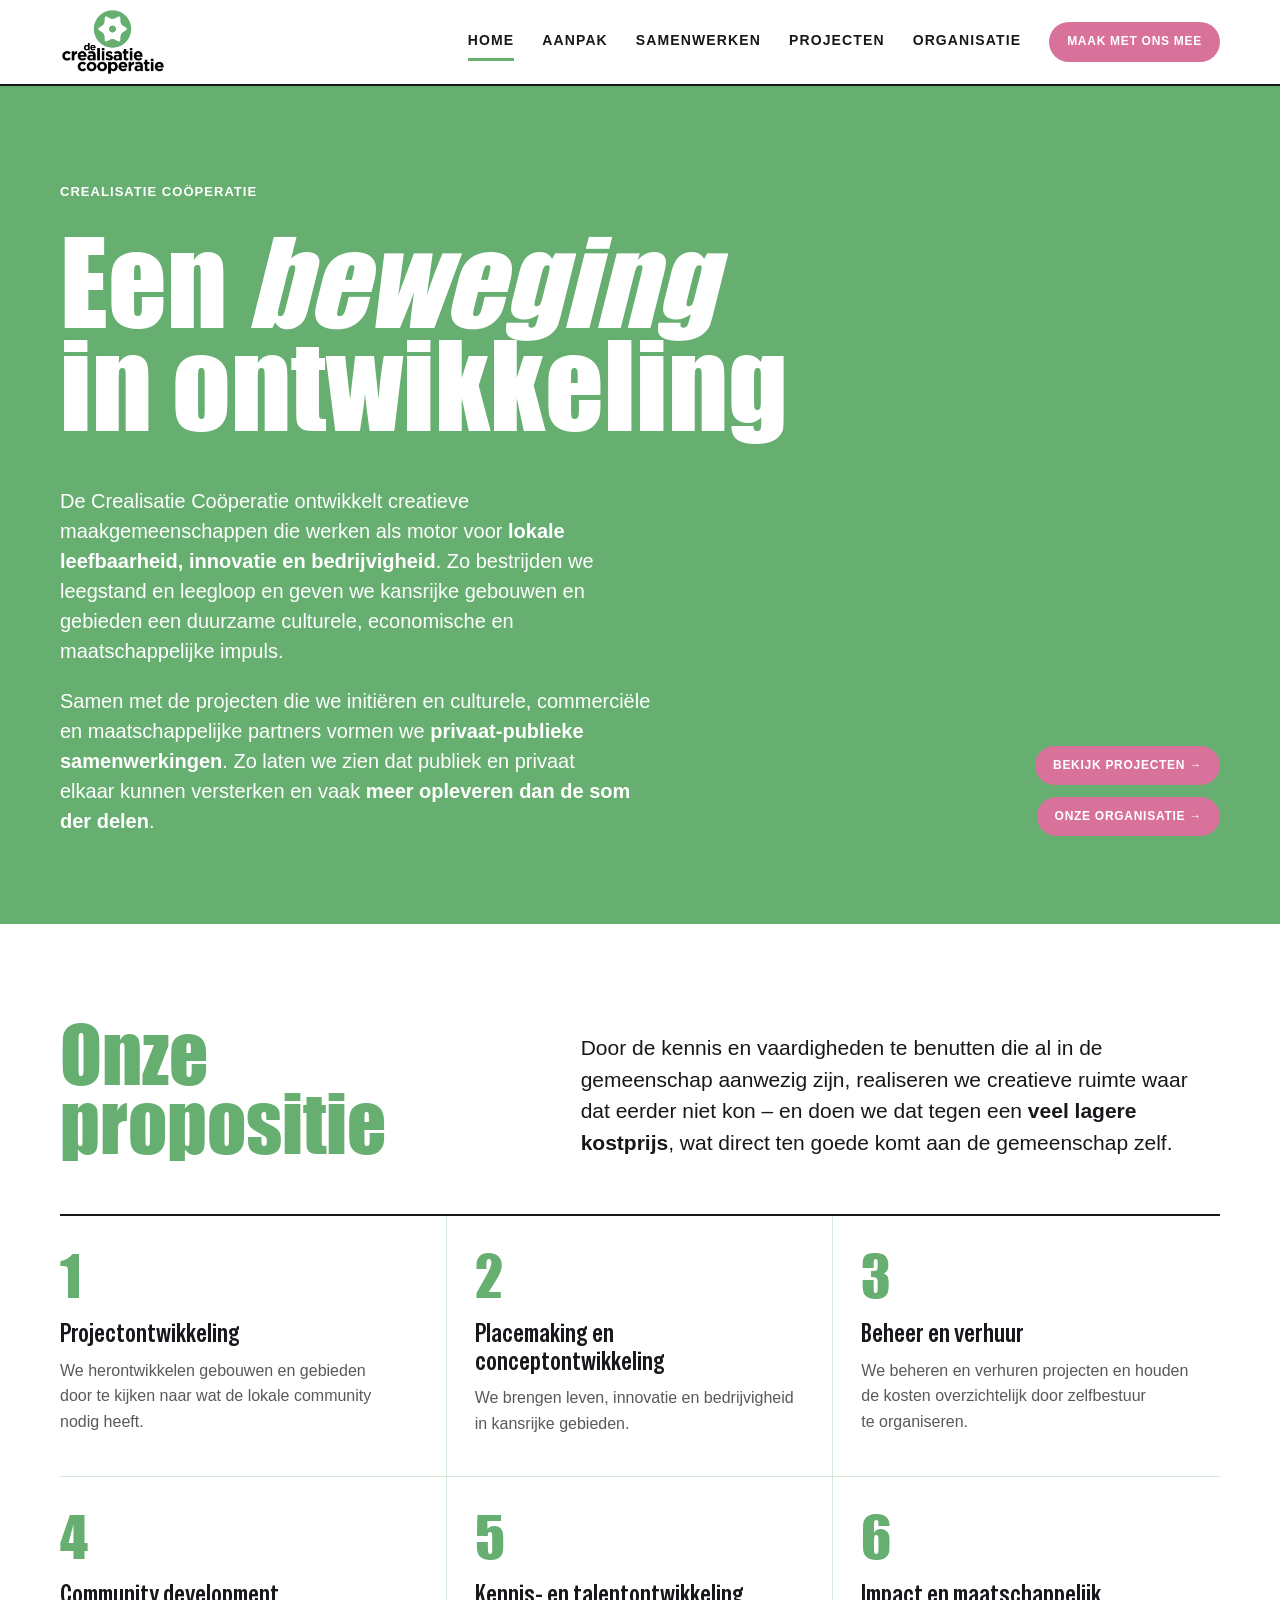
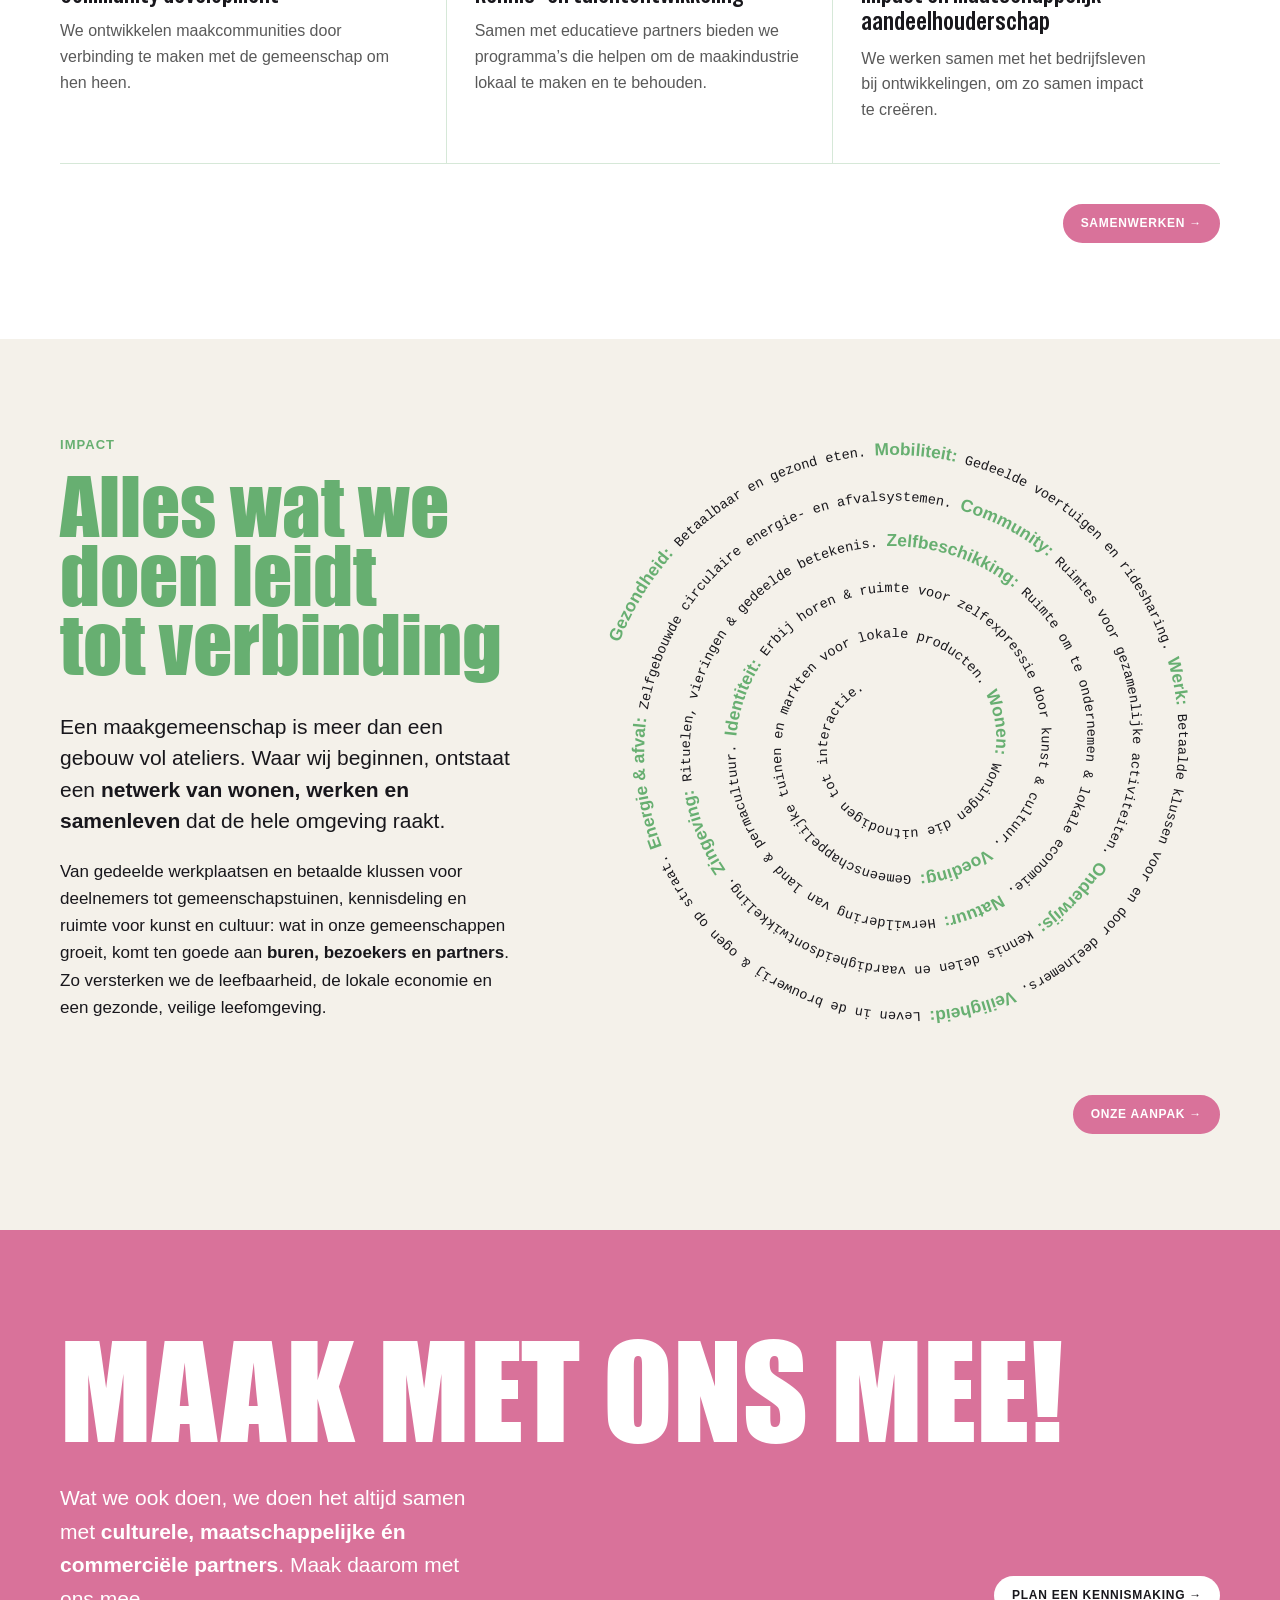
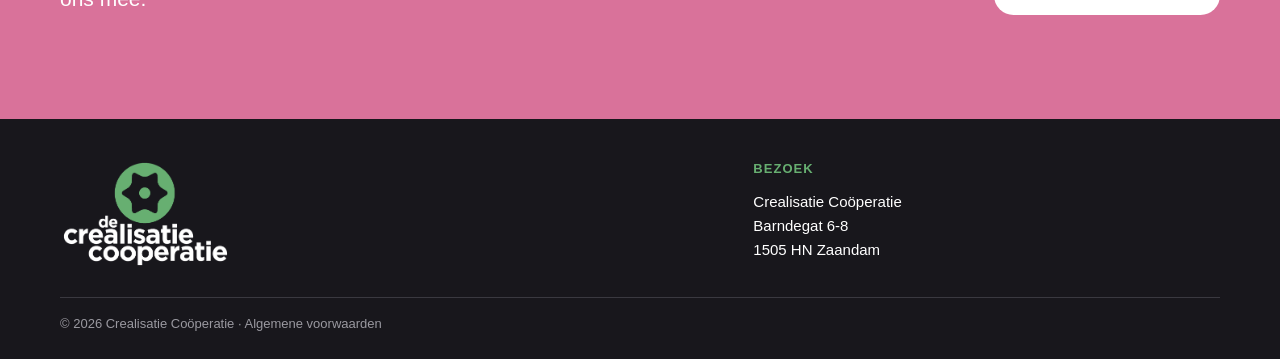
==== commit 22c066af: "Introtekst homepage: motor voor lokale leefbaarheid, innovatie en bedrijvigheid Co-Authored-By: Clau" ====
--- a/index.html
+++ b/index.html
@@ -3,7 +3,7 @@
 <head>
 <meta charset="utf-8">
 <meta name="viewport" content="width=device-width,initial-scale=1">
-<title>Crealisatie Coöperatie – Website schets</title>
+<title>Crealisatie Coöperatie | Een beweging in ontwikkeling</title>
 <link rel="stylesheet" href="_ds/creaco-design-system/styles.css">
 <script src="image-slot.js"></script>
 <template id="__bundler_thumbnail" data-bg-color="#67AF71"><svg viewBox="0 0 1200 800" xmlns="http://www.w3.org/2000/svg"><rect width="1200" height="800" fill="#67AF71"/><text x="600" y="470" text-anchor="middle" font-family="Impact,sans-serif" font-size="260" fill="#fff">CreaCo</text></svg></template>
@@ -183,7 +183,7 @@
 <div class="lbl" style="margin-bottom:28px">Crealisatie Coöperatie</div>
 <h1 class="disp"><span style="white-space:nowrap">Een <em>beweging</em></span><br><span style="white-space:nowrap">in ontwikkeling</span></h1>
 <div class="hero-grid">
-<div><p>De Crealisatie Coöperatie ontwikkelt creatieve maakgemeenschappen die werken als motor voor <strong>leefbaarheid, innovatie en lokale bedrijvigheid</strong>. Zo bestrijden we leegstand en leegloop en geven we kansrijke gebouwen en gebieden een duurzame culturele, economische en maatschappelijke impuls.</p>
+<div><p>De Crealisatie Coöperatie ontwikkelt creatieve maakgemeenschappen die werken als motor voor <strong>lokale leefbaarheid, innovatie en bedrijvigheid</strong>. Zo bestrijden we leegstand en leegloop en geven we kansrijke gebouwen en gebieden een duurzame culturele, economische en maatschappelijke impuls.</p>
 <p style="margin:0">Samen met de projecten die we initiëren en culturele, commerciële en maatschappelijke partners vormen we <strong>privaat-publieke samenwerkingen</strong>. Zo laten we zien dat publiek en privaat elkaar kunnen versterken en vaak <strong>meer opleveren dan de som der delen</strong>.</p></div>
 <div style="display:flex;flex-direction:column;align-items:flex-end;gap:12px"><a class="btn btn-pink" href="#projecten" data-go="projecten">Bekijk projecten →</a><a class="btn btn-pink" href="#organisatie" data-go="organisatie">Onze organisatie →</a></div>
 </div>
